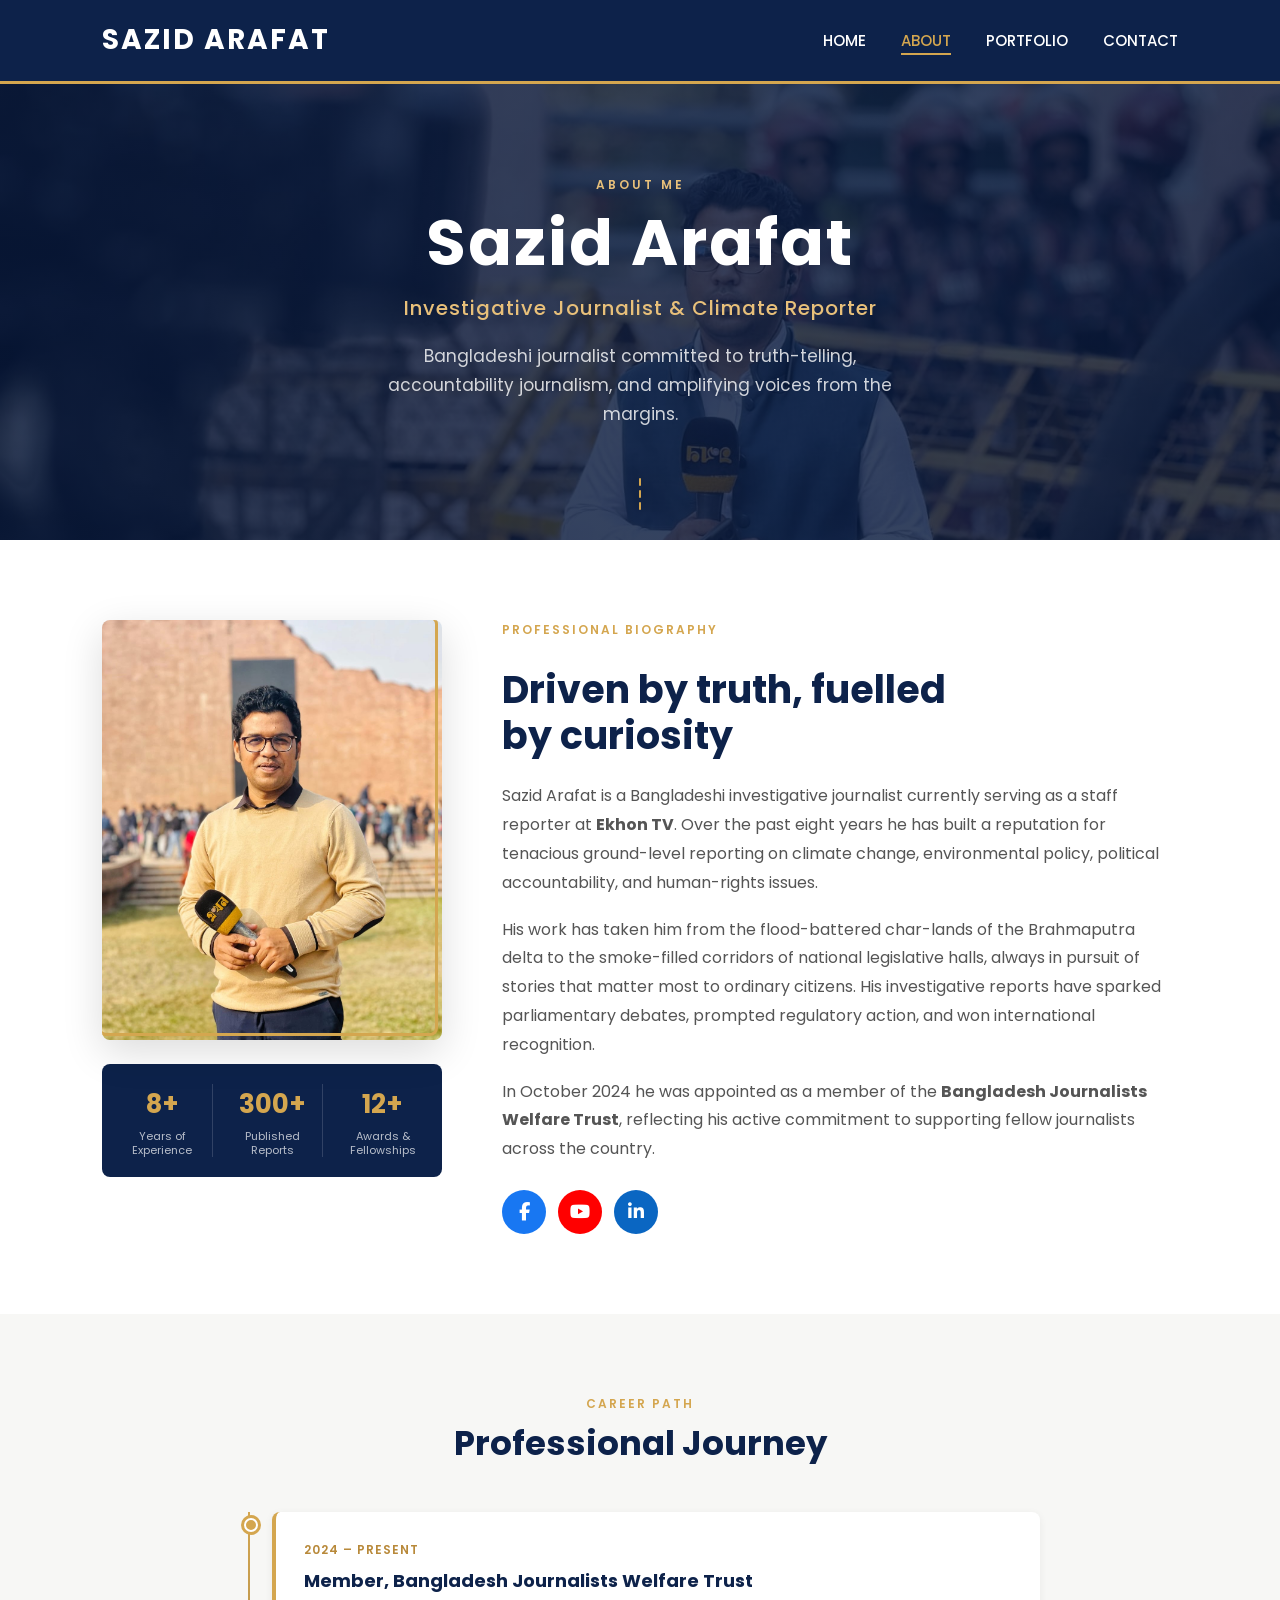
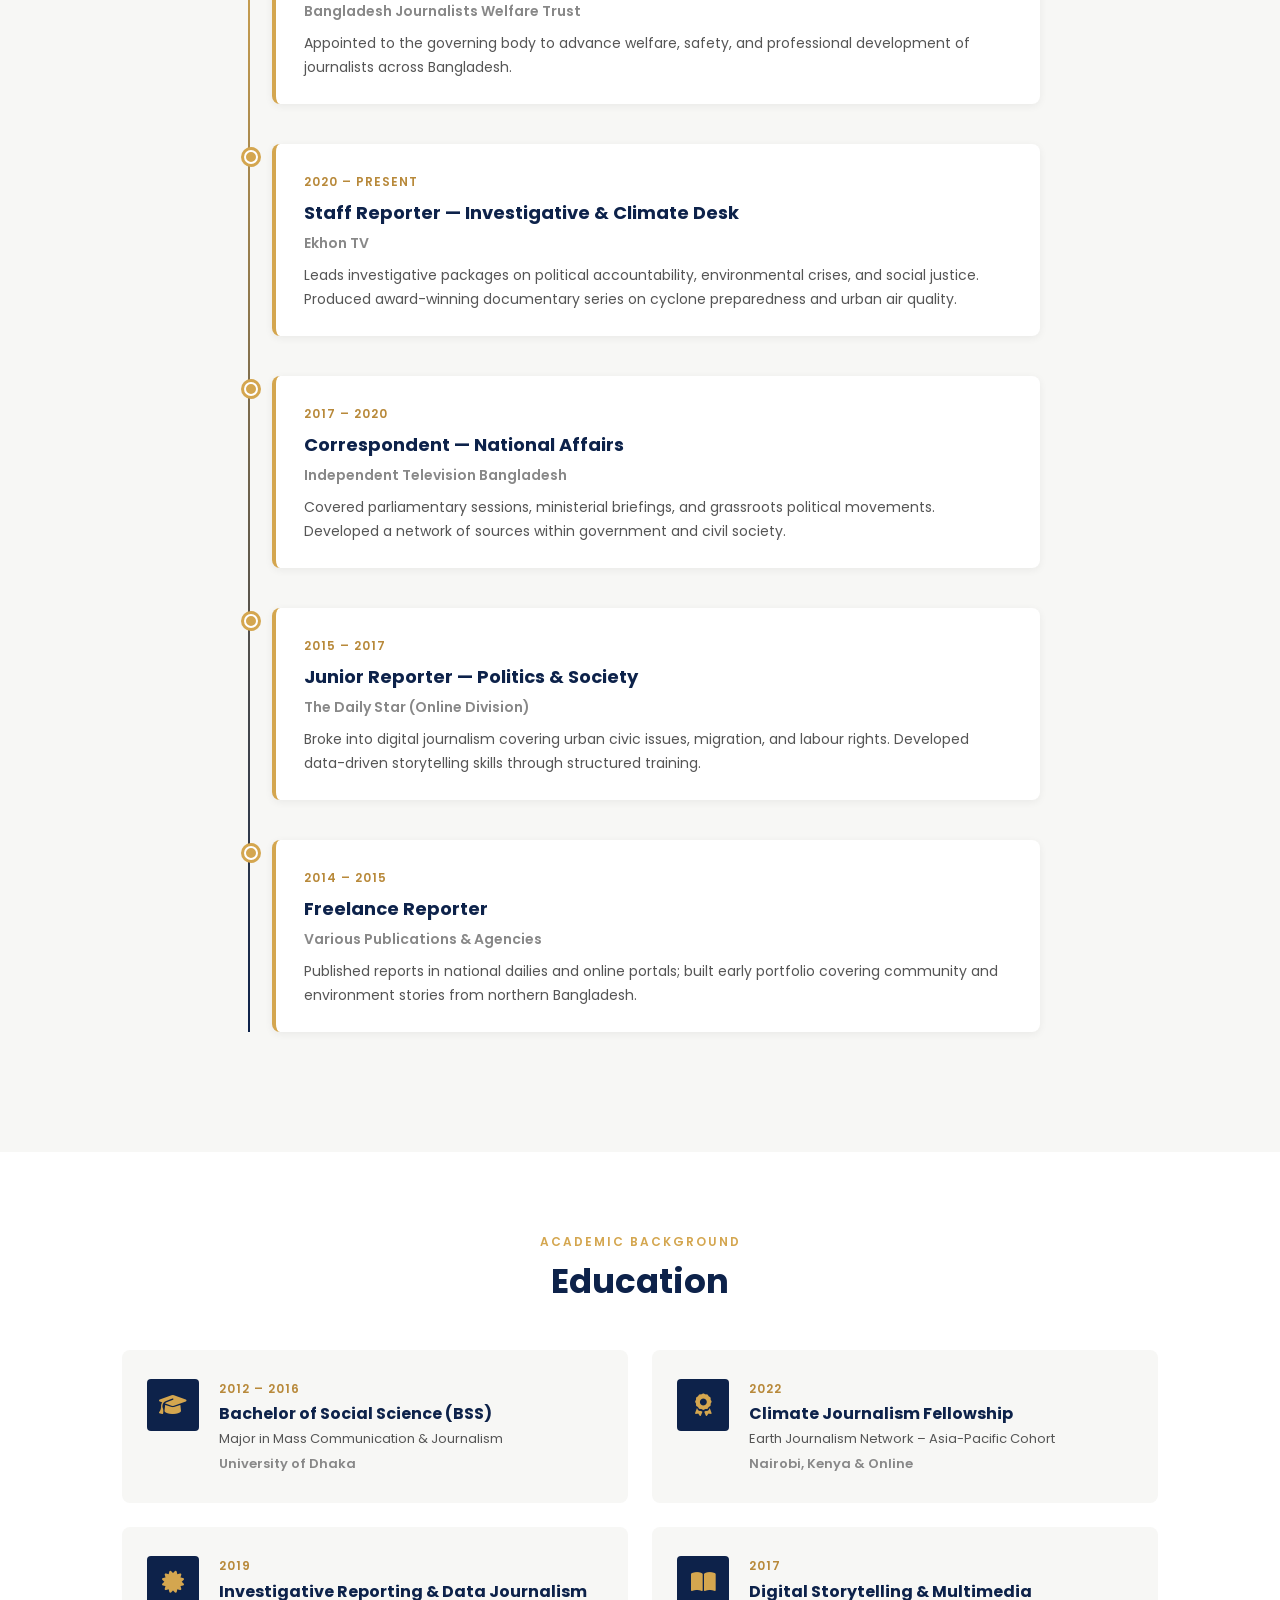
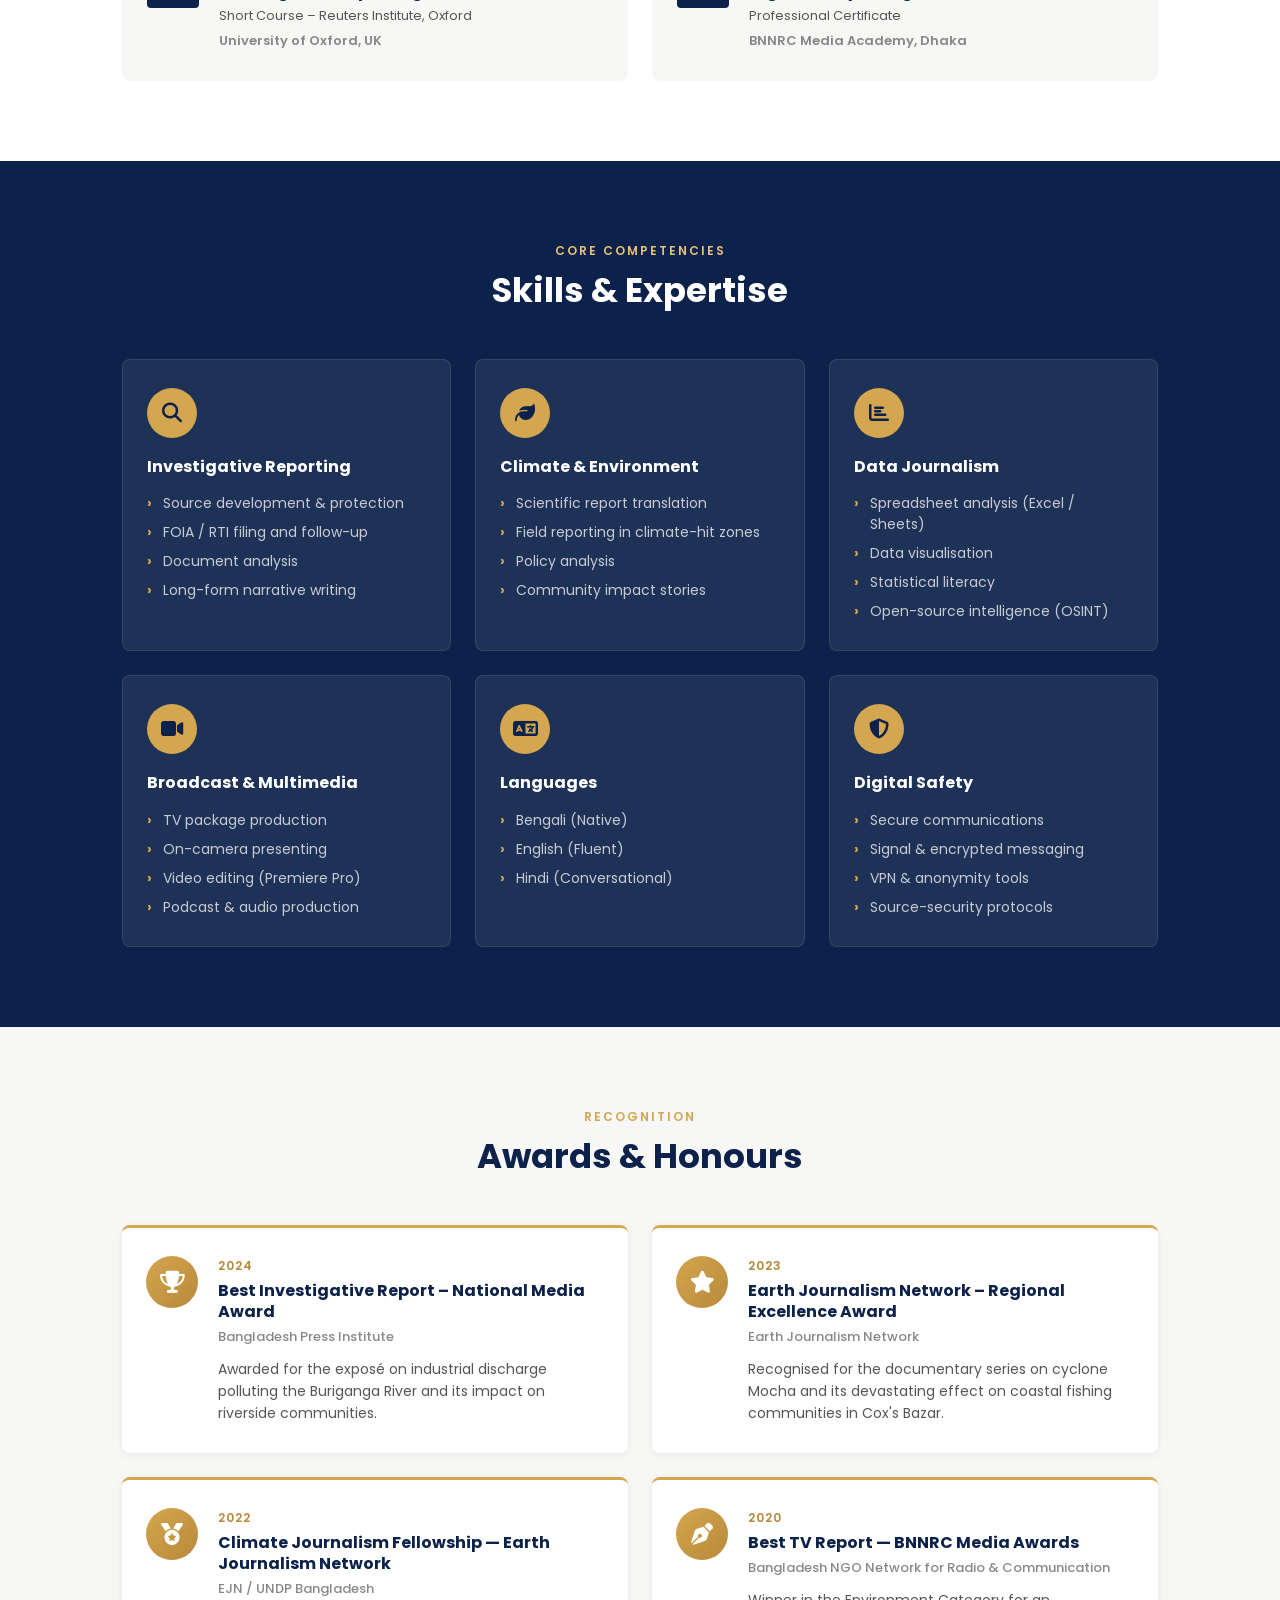
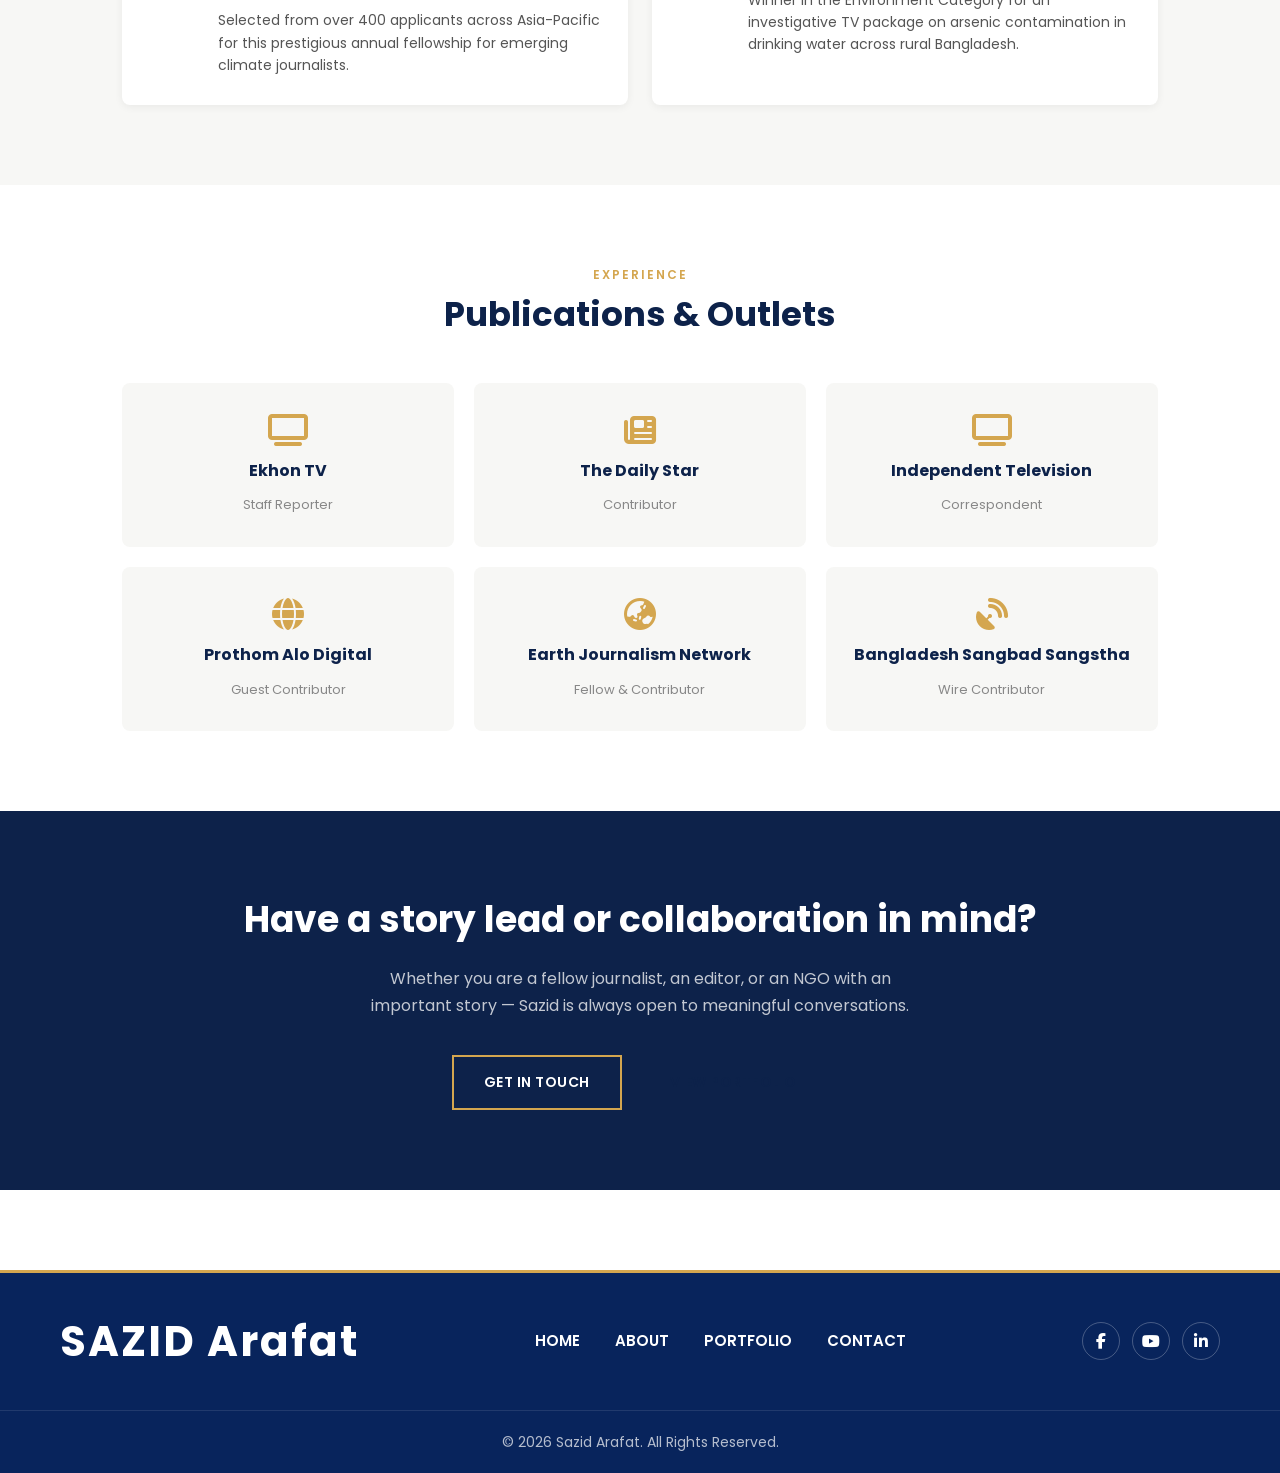
==== about.html @ 29736109 "make about contact and pofolio pages" ====
<!doctype html>
<html lang="en">
  <head>
    <meta charset="UTF-8" />
    <meta name="viewport" content="width=device-width, initial-scale=1.0" />
    <title>About – Sazid Arafat | Investigative Journalist</title>
    <meta
      name="description"
      content="Learn about Sazid Arafat, a Bangladeshi investigative journalist covering climate, politics, and special reports at Ekhon TV."
    />

    <!-- CSS File -->
    <link rel="stylesheet" href="./style.css" />

    <!-- Font Awesome -->
    <link
      rel="stylesheet"
      href="https://cdnjs.cloudflare.com/ajax/libs/font-awesome/6.5.1/css/all.min.css"
    />

    <!-- Google Font -->
    <link
      href="https://fonts.googleapis.com/css2?family=Poppins:wght@300;400;500;600;700&display=swap"
      rel="stylesheet"
    />
  </head>

  <body>
    <!-- ========================= -->
    <!-- NAVBAR -->
    <!-- ========================= -->
    <nav class="navbar">
      <div class="logo">
        <h2>SAZID ARAFAT</h2>
      </div>

      <ul class="nav-links" id="navLinks">
        <li><a href="./index.html">HOME</a></li>
        <li><a href="./about.html" class="active">ABOUT</a></li>
        <li><a href="./portfolio.html">PORTFOLIO</a></li>
        <li><a href="./contact.html">CONTACT</a></li>
      </ul>

      <!-- Mobile Menu Toggle -->
      <div class="menu-btn" id="menuBtn" aria-label="Toggle navigation menu">
        <i class="fa-solid fa-bars"></i>
      </div>
    </nav>

    <!-- ========================= -->
    <!-- ABOUT HERO SECTION -->
    <!-- ========================= -->
    <section class="about-hero">
      <div class="about-hero-content">
        <span class="page-label">About Me</span>
        <h1>Sazid Arafat</h1>
        <p class="about-hero-subtitle">
          Investigative Journalist &amp; Climate Reporter
        </p>
        <p class="about-hero-desc">
          Bangladeshi journalist committed to truth-telling, accountability
          journalism, and amplifying voices from the margins.
        </p>
      </div>

      <!-- Scroll indicator -->
      <div class="scroll-down">
        <span></span>
        <span></span>
        <span></span>
      </div>
    </section>

    <!-- ========================= -->
    <!-- INTRO / PHOTO SECTION -->
    <!-- ========================= -->
    <section class="bio-section">
      <div class="bio-grid">
        <!-- Photo -->
        <div class="bio-photo-wrap">
          <div class="bio-photo-frame">
            <img
              src="./src/image/Profile.jpg"
              alt="Sazid Arafat – Investigative Journalist"
              class="bio-photo"
            />
          </div>
          <!-- Quick-stats strip -->
          <div class="quick-stats">
            <div class="stat-item">
              <span class="stat-number">8+</span>
              <span class="stat-label">Years of Experience</span>
            </div>
            <div class="stat-item">
              <span class="stat-number">300+</span>
              <span class="stat-label">Published Reports</span>
            </div>
            <div class="stat-item">
              <span class="stat-number">12+</span>
              <span class="stat-label">Awards &amp; Fellowships</span>
            </div>
          </div>
        </div>

        <!-- Text -->
        <div class="bio-text">
          <span class="section-tag">Professional Biography</span>
          <h2 class="bio-heading">
            Driven by truth, fuelled by&nbsp;curiosity
          </h2>
          <p>
            Sazid Arafat is a Bangladeshi investigative journalist currently
            serving as a staff reporter at <strong>Ekhon TV</strong>. Over the
            past eight years he has built a reputation for tenacious
            ground-level reporting on climate change, environmental policy,
            political accountability, and human-rights issues.
          </p>
          <p>
            His work has taken him from the flood-battered char-lands of the
            Brahmaputra delta to the smoke-filled corridors of national
            legislative halls, always in pursuit of stories that matter most to
            ordinary citizens. His investigative reports have sparked
            parliamentary debates, prompted regulatory action, and won
            international recognition.
          </p>
          <p>
            In October 2024 he was appointed as a member of the
            <strong>Bangladesh Journalists Welfare Trust</strong>, reflecting
            his active commitment to supporting fellow journalists across the
            country.
          </p>

          <!-- Social links -->
          <div class="bio-social">
            <a
              href="https://www.facebook.com/sazid.arafat"
              target="_blank"
              rel="noopener noreferrer"
              aria-label="Facebook"
              class="bio-social-link fb"
            >
              <i class="fa-brands fa-facebook-f"></i>
            </a>
            <a
              href="https://www.youtube.com/@sazidarafatudoa"
              target="_blank"
              rel="noopener noreferrer"
              aria-label="YouTube"
              class="bio-social-link yt"
            >
              <i class="fa-brands fa-youtube"></i>
            </a>
            <a
              href="https://www.linkedin.com/in/sazid-arafat/"
              target="_blank"
              rel="noopener noreferrer"
              aria-label="LinkedIn"
              class="bio-social-link li"
            >
              <i class="fa-brands fa-linkedin-in"></i>
            </a>
          </div>
        </div>
      </div>
    </section>

    <!-- ========================= -->
    <!-- CAREER TIMELINE -->
    <!-- ========================= -->
    <section class="timeline-section">
      <div class="inner-container">
        <span class="section-tag centered">Career Path</span>
        <h2 class="section-heading centered">Professional Journey</h2>

        <div class="timeline">
          <!-- Item -->
          <div class="tl-item">
            <div class="tl-dot"></div>
            <div class="tl-card">
              <span class="tl-year">2024 – Present</span>
              <h3 class="tl-role">Member, Bangladesh Journalists Welfare Trust</h3>
              <p class="tl-org">Bangladesh Journalists Welfare Trust</p>
              <p class="tl-desc">
                Appointed to the governing body to advance welfare, safety, and
                professional development of journalists across Bangladesh.
              </p>
            </div>
          </div>

          <!-- Item -->
          <div class="tl-item">
            <div class="tl-dot"></div>
            <div class="tl-card">
              <span class="tl-year">2020 – Present</span>
              <h3 class="tl-role">Staff Reporter — Investigative &amp; Climate Desk</h3>
              <p class="tl-org">Ekhon TV</p>
              <p class="tl-desc">
                Leads investigative packages on political accountability,
                environmental crises, and social justice. Produced award-winning
                documentary series on cyclone preparedness and urban air quality.
              </p>
            </div>
          </div>

          <!-- Item -->
          <div class="tl-item">
            <div class="tl-dot"></div>
            <div class="tl-card">
              <span class="tl-year">2017 – 2020</span>
              <h3 class="tl-role">Correspondent — National Affairs</h3>
              <p class="tl-org">Independent Television Bangladesh</p>
              <p class="tl-desc">
                Covered parliamentary sessions, ministerial briefings, and
                grassroots political movements. Developed a network of sources
                within government and civil society.
              </p>
            </div>
          </div>

          <!-- Item -->
          <div class="tl-item">
            <div class="tl-dot"></div>
            <div class="tl-card">
              <span class="tl-year">2015 – 2017</span>
              <h3 class="tl-role">Junior Reporter — Politics &amp; Society</h3>
              <p class="tl-org">The Daily Star (Online Division)</p>
              <p class="tl-desc">
                Broke into digital journalism covering urban civic issues,
                migration, and labour rights. Developed data-driven
                storytelling skills through structured training.
              </p>
            </div>
          </div>

          <!-- Item -->
          <div class="tl-item">
            <div class="tl-dot"></div>
            <div class="tl-card">
              <span class="tl-year">2014 – 2015</span>
              <h3 class="tl-role">Freelance Reporter</h3>
              <p class="tl-org">Various Publications &amp; Agencies</p>
              <p class="tl-desc">
                Published reports in national dailies and online portals;
                built early portfolio covering community and environment stories
                from northern Bangladesh.
              </p>
            </div>
          </div>
        </div>
      </div>
    </section>

    <!-- ========================= -->
    <!-- EDUCATION SECTION -->
    <!-- ========================= -->
    <section class="education-section">
      <div class="inner-container">
        <span class="section-tag centered">Academic Background</span>
        <h2 class="section-heading centered">Education</h2>

        <div class="edu-grid">
          <div class="edu-card">
            <div class="edu-icon">
              <i class="fa-solid fa-graduation-cap"></i>
            </div>
            <div class="edu-info">
              <span class="edu-year">2012 – 2016</span>
              <h3 class="edu-degree">Bachelor of Social Science (BSS)</h3>
              <p class="edu-major">Major in Mass Communication &amp; Journalism</p>
              <p class="edu-school">University of Dhaka</p>
            </div>
          </div>

          <div class="edu-card">
            <div class="edu-icon">
              <i class="fa-solid fa-award"></i>
            </div>
            <div class="edu-info">
              <span class="edu-year">2022</span>
              <h3 class="edu-degree">Climate Journalism Fellowship</h3>
              <p class="edu-major">
                Earth Journalism Network – Asia-Pacific Cohort
              </p>
              <p class="edu-school">Nairobi, Kenya &amp; Online</p>
            </div>
          </div>

          <div class="edu-card">
            <div class="edu-icon">
              <i class="fa-solid fa-certificate"></i>
            </div>
            <div class="edu-info">
              <span class="edu-year">2019</span>
              <h3 class="edu-degree">
                Investigative Reporting &amp; Data Journalism
              </h3>
              <p class="edu-major">Short Course – Reuters Institute, Oxford</p>
              <p class="edu-school">University of Oxford, UK</p>
            </div>
          </div>

          <div class="edu-card">
            <div class="edu-icon">
              <i class="fa-solid fa-book-open"></i>
            </div>
            <div class="edu-info">
              <span class="edu-year">2017</span>
              <h3 class="edu-degree">Digital Storytelling &amp; Multimedia</h3>
              <p class="edu-major">
                Professional Certificate
              </p>
              <p class="edu-school">BNNRC Media Academy, Dhaka</p>
            </div>
          </div>
        </div>
      </div>
    </section>

    <!-- ========================= -->
    <!-- SKILLS SECTION -->
    <!-- ========================= -->
    <section class="skills-section">
      <div class="inner-container">
        <span class="section-tag centered">Core Competencies</span>
        <h2 class="section-heading centered">Skills &amp; Expertise</h2>

        <div class="skills-grid">
          <!-- Skill category -->
          <div class="skill-cat">
            <div class="skill-cat-icon">
              <i class="fa-solid fa-magnifying-glass"></i>
            </div>
            <h3>Investigative Reporting</h3>
            <ul class="skill-list">
              <li>Source development &amp; protection</li>
              <li>FOIA / RTI filing and follow-up</li>
              <li>Document analysis</li>
              <li>Long-form narrative writing</li>
            </ul>
          </div>

          <div class="skill-cat">
            <div class="skill-cat-icon">
              <i class="fa-solid fa-leaf"></i>
            </div>
            <h3>Climate &amp; Environment</h3>
            <ul class="skill-list">
              <li>Scientific report translation</li>
              <li>Field reporting in climate-hit zones</li>
              <li>Policy analysis</li>
              <li>Community impact stories</li>
            </ul>
          </div>

          <div class="skill-cat">
            <div class="skill-cat-icon">
              <i class="fa-solid fa-chart-bar"></i>
            </div>
            <h3>Data Journalism</h3>
            <ul class="skill-list">
              <li>Spreadsheet analysis (Excel / Sheets)</li>
              <li>Data visualisation</li>
              <li>Statistical literacy</li>
              <li>Open-source intelligence (OSINT)</li>
            </ul>
          </div>

          <div class="skill-cat">
            <div class="skill-cat-icon">
              <i class="fa-solid fa-video"></i>
            </div>
            <h3>Broadcast &amp; Multimedia</h3>
            <ul class="skill-list">
              <li>TV package production</li>
              <li>On-camera presenting</li>
              <li>Video editing (Premiere Pro)</li>
              <li>Podcast &amp; audio production</li>
            </ul>
          </div>

          <div class="skill-cat">
            <div class="skill-cat-icon">
              <i class="fa-solid fa-language"></i>
            </div>
            <h3>Languages</h3>
            <ul class="skill-list">
              <li>Bengali (Native)</li>
              <li>English (Fluent)</li>
              <li>Hindi (Conversational)</li>
            </ul>
          </div>

          <div class="skill-cat">
            <div class="skill-cat-icon">
              <i class="fa-solid fa-shield-halved"></i>
            </div>
            <h3>Digital Safety</h3>
            <ul class="skill-list">
              <li>Secure communications</li>
              <li>Signal &amp; encrypted messaging</li>
              <li>VPN &amp; anonymity tools</li>
              <li>Source-security protocols</li>
            </ul>
          </div>
        </div>
      </div>
    </section>

    <!-- ========================= -->
    <!-- AWARDS SECTION -->
    <!-- ========================= -->
    <section class="awards-section">
      <div class="inner-container">
        <span class="section-tag centered">Recognition</span>
        <h2 class="section-heading centered">Awards &amp; Honours</h2>

        <div class="awards-grid">
          <div class="award-card">
            <div class="award-icon">
              <i class="fa-solid fa-trophy"></i>
            </div>
            <div class="award-body">
              <span class="award-year">2024</span>
              <h3 class="award-title">
                Best Investigative Report – National Media Award
              </h3>
              <p class="award-org">Bangladesh Press Institute</p>
              <p class="award-desc">
                Awarded for the exposé on industrial discharge polluting the
                Buriganga River and its impact on riverside communities.
              </p>
            </div>
          </div>

          <div class="award-card">
            <div class="award-icon">
              <i class="fa-solid fa-star"></i>
            </div>
            <div class="award-body">
              <span class="award-year">2023</span>
              <h3 class="award-title">
                Earth Journalism Network – Regional Excellence Award
              </h3>
              <p class="award-org">Earth Journalism Network</p>
              <p class="award-desc">
                Recognised for the documentary series on cyclone Mocha and its
                devastating effect on coastal fishing communities in Cox's Bazar.
              </p>
            </div>
          </div>

          <div class="award-card">
            <div class="award-icon">
              <i class="fa-solid fa-medal"></i>
            </div>
            <div class="award-body">
              <span class="award-year">2022</span>
              <h3 class="award-title">
                Climate Journalism Fellowship — Earth Journalism Network
              </h3>
              <p class="award-org">EJN / UNDP Bangladesh</p>
              <p class="award-desc">
                Selected from over 400 applicants across Asia-Pacific for this
                prestigious annual fellowship for emerging climate journalists.
              </p>
            </div>
          </div>

          <div class="award-card">
            <div class="award-icon">
              <i class="fa-solid fa-pen-nib"></i>
            </div>
            <div class="award-body">
              <span class="award-year">2020</span>
              <h3 class="award-title">
                Best TV Report — BNNRC Media Awards
              </h3>
              <p class="award-org">Bangladesh NGO Network for Radio &amp; Communication</p>
              <p class="award-desc">
                Winner in the Environment Category for an investigative TV
                package on arsenic contamination in drinking water across rural
                Bangladesh.
              </p>
            </div>
          </div>
        </div>
      </div>
    </section>

    <!-- ========================= -->
    <!-- PUBLICATIONS WORKED WITH -->
    <!-- ========================= -->
    <section class="publications-section">
      <div class="inner-container">
        <span class="section-tag centered">Experience</span>
        <h2 class="section-heading centered">Publications &amp; Outlets</h2>

        <div class="pub-grid">
          <div class="pub-card">
            <i class="fa-solid fa-tv"></i>
            <h3>Ekhon TV</h3>
            <span class="pub-role">Staff Reporter</span>
          </div>
          <div class="pub-card">
            <i class="fa-solid fa-newspaper"></i>
            <h3>The Daily Star</h3>
            <span class="pub-role">Contributor</span>
          </div>
          <div class="pub-card">
            <i class="fa-solid fa-tv"></i>
            <h3>Independent Television</h3>
            <span class="pub-role">Correspondent</span>
          </div>
          <div class="pub-card">
            <i class="fa-solid fa-globe"></i>
            <h3>Prothom Alo Digital</h3>
            <span class="pub-role">Guest Contributor</span>
          </div>
          <div class="pub-card">
            <i class="fa-solid fa-earth-asia"></i>
            <h3>Earth Journalism Network</h3>
            <span class="pub-role">Fellow &amp; Contributor</span>
          </div>
          <div class="pub-card">
            <i class="fa-solid fa-satellite-dish"></i>
            <h3>Bangladesh Sangbad Sangstha</h3>
            <span class="pub-role">Wire Contributor</span>
          </div>
        </div>
      </div>
    </section>

    <!-- ========================= -->
    <!-- CALL TO ACTION -->
    <!-- ========================= -->
    <section class="about-cta">
      <div class="inner-container">
        <h2>Have a story lead or collaboration in mind?</h2>
        <p>
          Whether you are a fellow journalist, an editor, or an NGO with an
          important story — Sazid is always open to meaningful conversations.
        </p>
        <div class="cta-buttons">
          <a href="./contact.html" class="btn">GET IN TOUCH</a>
          <a href="./portfolio.html" class="btn btn-outline">VIEW PORTFOLIO</a>
        </div>
      </div>
    </section>

    <!-- ========================= -->
    <!-- FOOTER -->
    <!-- ========================= -->
    <footer class="footer">
      <div class="footer-container">
        <div class="footer-logo">
          <h2>SAZID Arafat</h2>
        </div>

        <ul class="footer-menu">
          <li><a href="./index.html">HOME</a></li>
          <li><a href="./about.html">ABOUT</a></li>
          <li><a href="./portfolio.html">PORTFOLIO</a></li>
          <li><a href="./contact.html">CONTACT</a></li>
        </ul>

        <div class="footer-social">
          <a
            href="https://www.facebook.com/sazid.arafat"
            target="_blank"
            rel="noopener noreferrer"
            aria-label="Facebook"
          ><i class="fa-brands fa-facebook-f"></i></a>
          <a
            href="https://www.youtube.com/@sazidarafatudoa"
            target="_blank"
            rel="noopener noreferrer"
            aria-label="YouTube"
          ><i class="fa-brands fa-youtube"></i></a>
          <a
            href="https://www.linkedin.com/in/sazid-arafat/"
            target="_blank"
            rel="noopener noreferrer"
            aria-label="LinkedIn"
          ><i class="fa-brands fa-linkedin-in"></i></a>
        </div>
      </div>

      <div class="footer-bottom">
        <p>© 2026 Sazid Arafat. All Rights Reserved.</p>
      </div>
    </footer>
  </body>
</html>
---- style.css ----
/* =====================================================
   STYLE.CSS — Sazid Arafat Journalist Portfolio
   Design System: Navy #0d224a · Gold #d4a64f · White
   Font: Poppins (Google Fonts)
   Icons: Font Awesome 6.5.1
   ===================================================== */

/* ========================= */
/* CSS CUSTOM PROPERTIES      */
/* ========================= */

:root {
  --color-navy: #0d224a;
  --color-navy-dark: #08245c;
  --color-navy-light: #1a3565;
  --color-gold: #d4a64f;
  --color-gold-dark: #b8893a;
  --color-gold-light: #e8c07a;
  --color-white: #ffffff;
  --color-off-white: #f7f7f5;
  --color-light-gray: #f0f0ed;
  --color-mid-gray: #888;
  --color-text: #1a1a1a;
  --color-text-light: #555;

  --font-base: "Poppins", sans-serif;

  --spacing-xs: 8px;
  --spacing-sm: 16px;
  --spacing-md: 24px;
  --spacing-lg: 48px;
  --spacing-xl: 80px;

  --radius-sm: 4px;
  --radius-md: 8px;
  --radius-lg: 16px;

  --shadow-sm: 0 2px 8px rgba(0, 0, 0, .06);
  --shadow-md: 0 5px 20px rgba(0, 0, 0, .10);
  --shadow-lg: 0 12px 40px rgba(0, 0, 0, .14);

  --transition: 0.3s ease;
}

/* ========================= */
/* RESET & BASE               */
/* ========================= */

*,
*::before,
*::after {
  margin: 0;
  padding: 0;
  box-sizing: border-box;
}

html {
  scroll-behavior: smooth;
}

body {
  font-family: var(--font-base);
  color: var(--color-text);
  overflow-x: hidden;
  background: var(--color-white);
  line-height: 1.6;
}

img {
  max-width: 100%;
  display: block;
}

a {
  text-decoration: none;
  color: inherit;
}

ul {
  list-style: none;
}

/* ========================= */
/* NAVBAR                     */
/* ========================= */

.navbar {
  width: 100%;
  display: flex;
  justify-content: space-between;
  align-items: center;
  padding: 18px 8%;
  background: var(--color-navy);
  border-bottom: 3px solid var(--color-gold);
  position: fixed;
  top: 0;
  left: 0;
  z-index: 1000;
}

.logo h2 {
  color: var(--color-white);
  font-size: 28px;
  letter-spacing: 2px;
}

/* NAV LINKS */

.nav-links {
  display: flex;
  align-items: center;
  list-style: none;
  gap: 35px;
}

.nav-links a {
  color: var(--color-white);
  font-size: 15px;
  font-weight: 500;
  transition: color var(--transition);
  position: relative;
  padding-bottom: 2px;
}

.nav-links a::after {
  content: "";
  position: absolute;
  bottom: -2px;
  left: 0;
  width: 0;
  height: 2px;
  background: var(--color-gold);
  transition: width var(--transition);
}

.nav-links a:hover::after,
.nav-links .active::after {
  width: 100%;
}

.nav-links a:hover,
.nav-links .active {
  color: var(--color-gold);
}

/* MOBILE MENU BUTTON */

.menu-btn {
  display: none;
  color: var(--color-white);
  font-size: 28px;
  cursor: pointer;
}

/* ========================= */
/* HERO (HOME PAGE)           */
/* ========================= */

.header {
  width: 100%;
  min-height: 100vh;
}

.hero {
  width: 100%;
  min-height: 100vh;
  display: flex;
  align-items: center;
  padding: 0 8%;
  position: relative;
  background:
    linear-gradient(rgba(8, 25, 60, 0.7), rgba(8, 25, 60, 0.7)),
    url("./src/image/hero-image.jpg");
  background-size: cover;
  background-position: center;
  background-repeat: no-repeat;
}

.hero-image-container,
.hero-image-overlay {
  display: none;
}

.hero-content {
  max-width: 600px;
  color: var(--color-white);
  z-index: 2;
}

.hero-content h1 {
  font-size: 70px;
  font-weight: 700;
  line-height: 1.1;
  margin-bottom: 15px;
}

.hero-content h2 {
  font-size: 30px;
  font-weight: 400;
  line-height: 1.5;
  margin-bottom: 20px;
}

.hero-content p {
  font-size: 18px;
  font-weight: 400;
  line-height: 1.5;
  margin-bottom: 35px;
}

/* ========================= */
/* BUTTONS (GLOBAL)           */
/* ========================= */

.btn {
  display: inline-block;
  padding: 14px 30px;
  border: 2px solid var(--color-gold);
  color: var(--color-white);
  font-weight: 600;
  font-size: 14px;
  letter-spacing: 0.5px;
  text-transform: uppercase;
  transition: background var(--transition), color var(--transition), transform var(--transition);
}

.btn:hover {
  background: var(--color-gold);
  color: var(--color-navy);
  transform: translateY(-2px);
}

.btn-outline {
  background: transparent;
  color: var(--color-navy);
  border-color: var(--color-navy);
}

.btn-outline:hover {
  background: var(--color-navy);
  color: var(--color-white);
}

.btn-sm {
  padding: 10px 20px;
  font-size: 13px;
}

/* ========================= */
/* SHARED UTILITY CLASSES     */
/* ========================= */

/* Inner container */
.inner-container {
  max-width: 1200px;
  margin: 0 auto;
  padding: 0 20px;
}

/* Section tags (small label above headings) */
.section-tag {
  display: inline-block;
  font-size: 12px;
  font-weight: 600;
  letter-spacing: 2px;
  text-transform: uppercase;
  color: var(--color-gold);
  margin-bottom: 10px;
}

.section-tag.centered {
  display: block;
  text-align: center;
}

/* Section headings */
.section-heading {
  font-size: 34px;
  font-weight: 700;
  color: var(--color-navy);
  margin-bottom: var(--spacing-lg);
  line-height: 1.2;
}

.section-heading.centered {
  text-align: center;
}

/* Page label (small text above H1 on inner pages) */
.page-label {
  display: inline-block;
  font-size: 12px;
  font-weight: 600;
  letter-spacing: 3px;
  text-transform: uppercase;
  color: var(--color-gold-light);
  margin-bottom: 14px;
}

/* Decorative badge tags */
.tag {
  display: inline-block;
  font-size: 11px;
  font-weight: 600;
  letter-spacing: 1px;
  text-transform: uppercase;
  padding: 4px 10px;
  border-radius: var(--radius-sm);
}

.tag-red {
  background: #fee2e2;
  color: #c0392b;
}

.tag-navy {
  background: #dbeafe;
  color: var(--color-navy);
}

.tag-green {
  background: #d1fae5;
  color: #065f46;
}

.tag-gold {
  background: #fef3c7;
  color: #92400e;
}

/* Publication name + date inline */
.pub-name {
  font-size: 13px;
  font-weight: 600;
  color: var(--color-navy);
}

.pub-date {
  font-size: 12px;
  color: var(--color-mid-gray);
}

/* Read more link */
.read-link {
  display: inline-flex;
  align-items: center;
  gap: 6px;
  font-size: 13px;
  font-weight: 600;
  color: var(--color-navy);
  transition: color var(--transition), gap var(--transition);
}

.read-link:hover {
  color: var(--color-gold);
  gap: 10px;
}

/* ========================= */
/* RECENT WORK (HOME)         */
/* ========================= */

.recent-work {
  width: 100%;
  padding: 80px 8%;
  display: flex;
  justify-content: center;
  align-items: center;
}

.recent-work iframe {
  width: 100%;
  max-width: 1100px;
  height: 600px;
  border: none;
  border-radius: var(--radius-md);
  box-shadow: 0 10px 30px rgba(0, 0, 0, 0.4);
}

/* ========================= */
/* FEATURED SECTION (HOME)    */
/* ========================= */

.featured-sections {
  width: 100%;
  padding: 80px 8%;
  display: grid;
  grid-template-columns: repeat(3, 1fr);
  gap: 25px;
  background: rgba(13, 34, 74, 0.04);
}

.feature-card {
  background: rgba(255, 255, 255, 0.66);
  padding: 20px;
  border-radius: var(--radius-md);
  box-shadow: var(--shadow-sm);
}

.feature-card h2 {
  font-size: 24px;
  color: #222;
  margin-bottom: 25px;
  border-bottom: 2px solid var(--color-gold);
  padding-bottom: 10px;
}

.feature-item {
  display: flex;
  flex-direction: column;
  gap: 15px;
  padding-top: 15px;
  border-top: 2px solid var(--color-gold);
  margin-bottom: 20px;
}

.feature-card .feature-item:first-of-type {
  border-top: none;
  padding-top: 0;
}

.feature-item iframe {
  width: 100%;
  height: 250px;
  border: none;
  border-radius: var(--radius-sm);
}

.feature-content h3 {
  font-size: 17px;
  line-height: 1.4;
  color: #222;
  margin-bottom: 8px;
}

.feature-content h3:hover {
  text-decoration: underline;
  cursor: pointer;
}

.feature-content p {
  font-size: 14px;
  color: #777;
  margin-bottom: 10px;
}

.feature-content a {
  font-size: 14px;
  color: var(--color-navy);
  font-weight: 600;
}

.tv-grid {
  display: grid;
  grid-template-columns: repeat(2, 1fr);
  gap: 10px;
  margin-bottom: 15px;
}

.tv-grid iframe {
  width: 100%;
  height: 200px;
  border: none;
  border-radius: var(--radius-sm);
}

.tv-text {
  font-size: 15px;
  color: #444;
  line-height: 1.5;
}

/* ========================= */
/* CERTIFICATE SECTION (HOME) */
/* ========================= */

.container {
  display: grid;
  grid-template-columns: 1fr 2fr 1fr;
  gap: 50px;
  max-width: 1680px;
  margin: 0 auto;
  background-color: var(--color-white);
  padding: 40px;
  border-radius: var(--radius-md);
}

.left-column {
  display: flex;
  flex-direction: column;
  gap: 20px;
}

.certifications-title {
  font-size: 18px;
  font-weight: 700;
  color: #333;
  text-transform: uppercase;
  border-bottom: 2px solid #d0d0d0;
  padding-bottom: 15px;
}

.profile-section {
  display: flex;
  flex-direction: column;
  align-items: center;
  gap: 15px;
}

.profile-image {
  width: 140px;
  height: 140px;
  border-radius: var(--radius-sm);
  background-color: #e0e0e0;
  object-fit: cover;
}

.profile-name {
  font-size: 16px;
  font-weight: 600;
  color: #555;
  text-align: center;
  line-height: 1.4;
}

.profile-description {
  font-size: 14px;
  color: #888;
  line-height: 1.6;
  text-align: justify;
}

.center-column {
  display: flex;
  flex-direction: column;
  gap: 25px;
}

.certificates-title {
  font-size: 18px;
  font-weight: 700;
  color: #333;
  text-transform: uppercase;
  text-align: center;
}

.certificates-grid {
  display: grid;
  grid-template-columns: repeat(2, 1fr);
  gap: 10px;
}

.certificate-item {
  display: flex;
  flex-direction: column;
  align-items: center;
  box-shadow: 0 4px 12px rgba(0, 0, 0, .49);
  gap: 15px;
  padding: 15px 0;
  border-radius: 10px;
  overflow: hidden;
  margin: 0 15px;
}

.certificate-image {
  width: 100%;
  height: auto;
  max-width: 300px;
  border: 1px solid #ddd;
  border-radius: var(--radius-sm);
  background-color: #fafafa;
  transition: transform 0.5s ease;
  cursor: pointer;
}

.certificate-image:hover {
  transform: scale(1.5);
}

.right-column {
  display: flex;
  flex-direction: column;
  gap: 30px;
}

.section-title {
  font-size: 16px;
  font-weight: 700;
  color: #333;
  text-transform: uppercase;
  border-bottom: 2px solid #c1bcbc;
  padding-bottom: 10px;
}

.about-section {
  display: flex;
  flex-direction: column;
  gap: 15px;
}

.about-name {
  font-size: 14px;
  font-weight: 700;
  color: #333;
}

.about-description {
  font-size: 12px;
  color: #888;
  line-height: 1.6;
}

.about-date {
  border: 1px solid #ddd;
  padding: 12px;
  border-radius: var(--radius-sm);
  font-size: 12px;
  color: #999;
  text-align: center;
}

/* ========================= */
/* SOCIAL ICONS (HOME)        */
/* ========================= */

.social-section {
  display: flex;
  flex-direction: column;
  gap: 10px;
}

.socialIcons {
  display: flex;
  align-items: center;
  gap: 15px;
  margin-top: 25px;
}

.socialIcons a {
  width: 45px;
  height: 45px;
  display: flex;
  align-items: center;
  justify-content: center;
  background: var(--color-white);
  color: #222;
  font-size: 22px;
  border-radius: 50%;
  box-shadow: 0 4px 12px rgba(0, 0, 0, .08);
  transition: transform var(--transition), box-shadow var(--transition);
}

.socialIcons a:hover {
  transform: translateY(-5px);
  box-shadow: 0 8px 20px rgba(0, 0, 0, .15);
}

.socialIcons a:nth-child(1) {
  background: #1877f2;
  color: #fff;
}

.socialIcons a:nth-child(2) {
  background: #ff0000;
  color: #fff;
}

.socialIcons a:nth-child(3) {
  background: #0a66c2;
  color: #fff;
}

/* ========================= */
/* PHOTO GALLERY (HOME)       */
/* ========================= */

.photo-gallery {
  width: 100%;
  padding: 100px 8%;
}

.gallery-container {
  max-width: 1200px;
  margin: auto;
  display: grid;
  grid-template-columns: 1fr 1.4fr;
  gap: 30px;
}

.gallery-left {
  display: flex;
  flex-direction: column;
  gap: 30px;
}

.gallery-item {
  overflow: hidden;
  border-radius: var(--radius-md);
  background: var(--color-white);
  box-shadow: var(--shadow-sm);
}

.gallery-item img {
  width: 100%;
  height: 100%;
  object-fit: cover;
  display: block;
  transition: transform 0.4s ease;
}

.gallery-item.small {
  height: 375px;
}

.gallery-item.large {
  height: 780px;
}

.gallery-item:hover img {
  transform: scale(1.05);
}

/* ========================= */
/* SLIDER (HOME)              */
/* ========================= */

.slider-wrapper {
  display: flex;
  align-items: flex-start;
  justify-content: center;
  gap: 30px;
  max-width: 1200px;
  margin: auto;
}

.slider {
  position: relative;
  overflow: hidden;
  width: 780px;
  height: 500px;
  border-radius: var(--radius-md);
}

.slides {
  position: relative;
}

.slide {
  display: none;
}

.slide.active {
  display: block;
}

.slide img {
  width: 100%;
  object-fit: contain;
  display: block;
  margin: auto;
}

.prev,
.next {
  position: absolute;
  top: 50%;
  transform: translateY(-50%);
  width: 55px;
  height: 55px;
  border: none;
  border-radius: 50%;
  background: rgba(0, 0, 0, .4);
  color: var(--color-white);
  cursor: pointer;
  font-size: 22px;
  transition: background var(--transition);
  z-index: 10;
}

.prev {
  left: 20px;
}

.next {
  right: 20px;
}

.prev:hover,
.next:hover {
  background: rgba(0, 0, 0, .7);
}

.caption {
  text-align: center;
  margin-top: 15px;
  font-size: 22px;
  color: #222;
}

/* ========================= */
/* FOOTER                     */
/* ========================= */

.footer {
  background: var(--color-navy-dark);
  border-top: 3px solid var(--color-gold);
  margin-top: var(--spacing-xl);
}

.footer-container {
  max-width: 1200px;
  margin: auto;
  padding: 35px 20px;
  display: flex;
  align-items: center;
  justify-content: space-between;
  flex-wrap: wrap;
  gap: 25px;
}

.footer-logo h2 {
  color: var(--color-white);
  font-size: 42px;
  font-weight: 700;
  letter-spacing: 2px;
}

.footer-menu {
  display: flex;
  align-items: center;
  gap: 35px;
}

.footer-menu li a {
  color: var(--color-white);
  font-size: 15px;
  font-weight: 600;
  transition: color var(--transition);
}

 

/* Footer social icons */
.footer-social {
  display: flex;
  gap: 12px;
}

.footer-social a {
  width: 38px;
  height: 38px;
  display: flex;
  align-items: center;
  justify-content: center;
  border: 1px solid rgba(255, 255, 255, .25);
  border-radius: 50%;
  color: var(--color-white);
  font-size: 16px;
  transition: background var(--transition), border-color var(--transition), transform var(--transition);
}

.footer-social a:hover {
  background: var(--color-gold);
  border-color: var(--color-gold);
  color: var(--color-navy);
  transform: translateY(-3px);
}

.footer-bottom {
  border-top: 1px solid rgba(255, 255, 255, .1);
  text-align: center;
  padding: 20px;
}

.footer-bottom p {
  color: rgba(255, 255, 255, .7);
  font-size: 14px;
}

/* ================================================== */
/*  ABOUT PAGE STYLES                                  */
/* ================================================== */

/* --- About Hero --- */

.about-hero {
  width: 100%;
  min-height: 60vh;
  display: flex;
  flex-direction: column;
  align-items: center;
  justify-content: center;
  text-align: center;
  padding: 140px 8% 80px;
  background:
    linear-gradient(rgba(8, 25, 60, 0.82), rgba(8, 25, 60, 0.82)),
    url("./src/image/hero-image.jpg");
  background-size: cover;
  background-position: center top;
  color: var(--color-white);
  position: relative;
}

.about-hero-content h1 {
  font-size: 64px;
  font-weight: 700;
  letter-spacing: 2px;
  margin-bottom: 14px;
  line-height: 1.1;
}

.about-hero-subtitle {
  font-size: 20px;
  color: var(--color-gold-light);
  font-weight: 500;
  margin-bottom: 18px;
  letter-spacing: 1px;
}

.about-hero-desc {
  font-size: 17px;
  color: rgba(255, 255, 255, .8);
  max-width: 540px;
  margin: 0 auto;
  line-height: 1.7;
}

/* Scroll indicator */
.scroll-down {
  position: absolute;
  bottom: 30px;
  left: 50%;
  transform: translateX(-50%);
  display: flex;
  flex-direction: column;
  align-items: center;
  gap: 4px;
}

.scroll-down span {
  display: block;
  width: 2px;
  height: 8px;
  background: var(--color-gold);
  border-radius: 2px;
  animation: scrollPulse 1.4s ease-in-out infinite;
}

.scroll-down span:nth-child(2) {
  animation-delay: 0.2s;
}

.scroll-down span:nth-child(3) {
  animation-delay: 0.4s;
}

@keyframes scrollPulse {

  0%,
  100% {
    opacity: 0.2;
    transform: scaleY(0.7);
  }

  50% {
    opacity: 1;
    transform: scaleY(1.3);
  }
}

/* --- Bio Section --- */

.bio-section {
  padding: var(--spacing-xl) 8%;
  background: var(--color-white);
}

.bio-grid {
  max-width: 1200px;
  margin: 0 auto;
  display: grid;
  grid-template-columns: 340px 1fr;
  gap: 60px;
  align-items: start;
}

/* Photo frame */
.bio-photo-wrap {
  display: flex;
  flex-direction: column;
  gap: 24px;
}

.bio-photo-frame {
  position: relative;
  border-radius: var(--radius-md);
  overflow: hidden;
  box-shadow: var(--shadow-lg);
}

.bio-photo-frame::before {
  content: "";
  position: absolute;
  top: -4px;
  left: -4px;
  right: 4px;
  bottom: 4px;
  border: 3px solid var(--color-gold);
  border-radius: var(--radius-md);
  z-index: 1;
  pointer-events: none;
}

.bio-photo {
  width: 100%;
  height: 420px;
  object-fit: cover;
  display: block;
  transition: transform 0.5s ease;
}

.bio-photo-frame:hover .bio-photo {
  transform: scale(1.04);
}

/* Quick stats strip */
.quick-stats {
  display: flex;
  justify-content: space-around;
  background: var(--color-navy);
  border-radius: var(--radius-md);
  padding: 20px 10px;
  gap: 10px;
}

.stat-item {
  text-align: center;
  flex: 1;
}

.stat-item:not(:last-child) {
  border-right: 1px solid rgba(255, 255, 255, .15);
}

.stat-number {
  display: block;
  font-size: 26px;
  font-weight: 700;
  color: var(--color-gold);
}

.stat-label {
  display: block;
  font-size: 11px;
  color: rgba(255, 255, 255, .7);
  margin-top: 3px;
  line-height: 1.3;
}

/* Bio text */
.bio-text {
  display: flex;
  flex-direction: column;
  gap: 18px;
  justify-content: center;
}

.bio-heading {
  font-size: 38px;
  font-weight: 700;
  color: var(--color-navy);
  line-height: 1.2;
  margin-bottom: 6px;
}

.bio-text p {
  font-size: 16px;
  color: var(--color-text-light);
  line-height: 1.8;
}

/* Bio social */
.bio-social {
  display: flex;
  gap: 12px;
  margin-top: 8px;
}

.bio-social-link {
  width: 44px;
  height: 44px;
  display: flex;
  align-items: center;
  justify-content: center;
  border-radius: 50%;
  font-size: 18px;
  color: var(--color-white);
  transition: transform var(--transition), box-shadow var(--transition);
}

.bio-social-link.fb {
  background: #1877f2;
}

.bio-social-link.yt {
  background: #ff0000;
}

.bio-social-link.li {
  background: #0a66c2;
}

.bio-social-link:hover {
  transform: translateY(-4px);
  box-shadow: 0 8px 20px rgba(0, 0, 0, .2);
}

/* --- Timeline --- */

.timeline-section {
  padding: var(--spacing-xl) 8%;
  background: var(--color-off-white);
}

.timeline {
  position: relative;
  padding-left: 32px;
  max-width: 800px;
  margin: 0 auto;
}

.timeline::before {
  content: "";
  position: absolute;
  left: 8px;
  top: 0;
  bottom: 0;
  width: 2px;
  background: linear-gradient(to bottom, var(--color-gold), var(--color-navy));
}

.tl-item {
  position: relative;
  margin-bottom: 40px;
}

.tl-dot {
  position: absolute;
  left: -28px;
  top: 6px;
  width: 14px;
  height: 14px;
  border-radius: 50%;
  background: var(--color-gold);
  border: 2px solid var(--color-white);
  box-shadow: 0 0 0 3px var(--color-gold);
}

.tl-card {
  background: var(--color-white);
  border-radius: var(--radius-md);
  padding: 24px 28px;
  box-shadow: var(--shadow-sm);
  border-left: 4px solid var(--color-gold);
  transition: box-shadow var(--transition), transform var(--transition);
}

.tl-card:hover {
  box-shadow: var(--shadow-md);
  transform: translateX(4px);
}

.tl-year {
  display: inline-block;
  font-size: 12px;
  font-weight: 600;
  letter-spacing: 1px;
  color: var(--color-gold-dark);
  text-transform: uppercase;
  margin-bottom: 8px;
}

.tl-role {
  font-size: 18px;
  font-weight: 700;
  color: var(--color-navy);
  margin-bottom: 4px;
}

.tl-org {
  font-size: 14px;
  font-weight: 600;
  color: var(--color-mid-gray);
  margin-bottom: 10px;
}

.tl-desc {
  font-size: 14px;
  color: var(--color-text-light);
  line-height: 1.7;
}

/* --- Education --- */

.education-section {
  padding: var(--spacing-xl) 8%;
  background: var(--color-white);
}

.edu-grid {
  display: grid;
  grid-template-columns: repeat(2, 1fr);
  gap: 24px;
}

.edu-card {
  display: flex;
  gap: 20px;
  background: var(--color-off-white);
  border-radius: var(--radius-md);
  padding: 28px 24px;
  border: 1px solid transparent;
  transition: border-color var(--transition), box-shadow var(--transition), transform var(--transition);
}

.edu-card:hover {
  border-color: var(--color-gold);
  box-shadow: var(--shadow-md);
  transform: translateY(-4px);
}

.edu-icon {
  width: 52px;
  height: 52px;
  min-width: 52px;
  border-radius: var(--radius-sm);
  background: var(--color-navy);
  color: var(--color-gold);
  display: flex;
  align-items: center;
  justify-content: center;
  font-size: 22px;
}

.edu-year {
  display: block;
  font-size: 12px;
  font-weight: 600;
  letter-spacing: 1px;
  color: var(--color-gold-dark);
  margin-bottom: 6px;
}

.edu-degree {
  font-size: 16px;
  font-weight: 700;
  color: var(--color-navy);
  margin-bottom: 4px;
  line-height: 1.3;
}

.edu-major {
  font-size: 13px;
  color: var(--color-text-light);
  margin-bottom: 4px;
}

.edu-school {
  font-size: 13px;
  font-weight: 600;
  color: var(--color-mid-gray);
}

/* --- Skills --- */

.skills-section {
  padding: var(--spacing-xl) 8%;
  background: var(--color-navy);
}

.skills-section .section-tag,
.skills-section .section-heading {
  color: var(--color-gold-light);
}

.skills-section .section-heading {
  color: var(--color-white);
}

.skills-grid {
  display: grid;
  grid-template-columns: repeat(3, 1fr);
  gap: 24px;
}

.skill-cat {
  background: rgba(255, 255, 255, .07);
  border-radius: var(--radius-md);
  padding: 28px 24px;
  border: 1px solid rgba(255, 255, 255, .1);
  transition: background var(--transition), transform var(--transition);
}

.skill-cat:hover {
  background: rgba(255, 255, 255, .12);
  transform: translateY(-4px);
}

.skill-cat-icon {
  width: 50px;
  height: 50px;
  border-radius: 50%;
  background: var(--color-gold);
  color: var(--color-navy);
  display: flex;
  align-items: center;
  justify-content: center;
  font-size: 20px;
  margin-bottom: 16px;
}

.skill-cat h3 {
  font-size: 16px;
  font-weight: 700;
  color: var(--color-white);
  margin-bottom: 14px;
}

.skill-list {
  list-style: none;
  display: flex;
  flex-direction: column;
  gap: 8px;
}

.skill-list li {
  font-size: 14px;
  color: rgba(255, 255, 255, .75);
  padding-left: 16px;
  position: relative;
  line-height: 1.5;
}

.skill-list li::before {
  content: "›";
  position: absolute;
  left: 0;
  color: var(--color-gold);
  font-weight: 700;
}

/* --- Awards --- */

.awards-section {
  padding: var(--spacing-xl) 8%;
  background: var(--color-off-white);
}

.awards-grid {
  display: grid;
  grid-template-columns: repeat(2, 1fr);
  gap: 24px;
}

.award-card {
  display: flex;
  gap: 20px;
  background: var(--color-white);
  border-radius: var(--radius-md);
  padding: 28px 24px;
  box-shadow: var(--shadow-sm);
  transition: box-shadow var(--transition), transform var(--transition);
  border-top: 3px solid var(--color-gold);
}

.award-card:hover {
  box-shadow: var(--shadow-md);
  transform: translateY(-4px);
}

.award-icon {
  width: 52px;
  height: 52px;
  min-width: 52px;
  border-radius: 50%;
  background: linear-gradient(135deg, var(--color-gold), var(--color-gold-dark));
  color: var(--color-white);
  display: flex;
  align-items: center;
  justify-content: center;
  font-size: 22px;
}

.award-year {
  display: block;
  font-size: 12px;
  font-weight: 600;
  letter-spacing: 1px;
  color: var(--color-gold-dark);
  margin-bottom: 6px;
}

.award-title {
  font-size: 16px;
  font-weight: 700;
  color: var(--color-navy);
  margin-bottom: 4px;
  line-height: 1.3;
}

.award-org {
  font-size: 13px;
  color: var(--color-mid-gray);
  margin-bottom: 10px;
  font-weight: 500;
}

.award-desc {
  font-size: 14px;
  color: var(--color-text-light);
  line-height: 1.6;
}

/* --- Publications --- */

.publications-section {
  padding: var(--spacing-xl) 8%;
  background: var(--color-white);
}

.pub-grid {
  display: grid;
  grid-template-columns: repeat(3, 1fr);
  gap: 20px;
}

.pub-card {
  background: var(--color-off-white);
  border-radius: var(--radius-md);
  padding: 30px 24px;
  text-align: center;
  border: 1px solid transparent;
  transition: border-color var(--transition), box-shadow var(--transition), transform var(--transition);
  display: flex;
  flex-direction: column;
  align-items: center;
  gap: 12px;
}

.pub-card i {
  font-size: 32px;
  color: var(--color-gold);
}

.pub-card h3 {
  font-size: 16px;
  font-weight: 700;
  color: var(--color-navy);
}

.pub-role {
  font-size: 13px;
  color: var(--color-mid-gray);
}

.pub-card:hover {
  border-color: var(--color-gold);
  box-shadow: var(--shadow-md);
  transform: translateY(-4px);
}

/* --- About CTA --- */

.about-cta {
  padding: 80px 8%;
  background: var(--color-navy);
  text-align: center;
}

.about-cta h2 {
  font-size: 36px;
  font-weight: 700;
  color: var(--color-white);
  margin-bottom: 16px;
}

.about-cta p {
  font-size: 16px;
  color: rgba(255, 255, 255, .75);
  max-width: 560px;
  margin: 0 auto 36px;
  line-height: 1.7;
}

.cta-buttons {
  display: flex;
  gap: 16px;
  justify-content: center;
  flex-wrap: wrap;
}

/* ================================================== */
/*  PORTFOLIO PAGE STYLES                              */
/* ================================================== */

/* --- Portfolio Hero --- */

.portfolio-hero {
  padding: 140px 8% 0;
  background: var(--color-navy);
  color: var(--color-white);
  overflow: hidden;
}

.portfolio-hero-content {
  max-width: 1200px;
  margin: 0 auto;
  text-align: center;
  padding-bottom: 50px;
}

.portfolio-hero-content h1 {
  font-size: 72px;
  font-weight: 700;
  letter-spacing: 2px;
  margin-bottom: 18px;
  line-height: 1;
}

.portfolio-hero-content p {
  font-size: 17px;
  color: rgba(255, 255, 255, .8);
  max-width: 560px;
  margin: 0 auto;
  line-height: 1.7;
}

/* Port stats strip */
.port-stats {
  max-width: 1200px;
  margin: 0 auto;
  display: grid;
  grid-template-columns: repeat(4, 1fr);
  border-top: 1px solid rgba(255, 255, 255, .15);
}

.port-stat {
  padding: 28px 20px;
  text-align: center;
  border-right: 1px solid rgba(255, 255, 255, .15);
}

.port-stat:last-child {
  border-right: none;
}

.port-stat-num {
  display: block;
  font-size: 36px;
  font-weight: 700;
  color: var(--color-gold);
  line-height: 1;
  margin-bottom: 6px;
}

.port-stat-label {
  font-size: 12px;
  color: rgba(255, 255, 255, .65);
  letter-spacing: 0.5px;
}

/* --- Port Section base --- */

.port-section {
  padding: var(--spacing-xl) 8%;
  background: var(--color-white);
}

.port-section-alt {
  background: var(--color-off-white);
}

/* --- Featured Investigations Grid --- */

.feat-inv-grid {
  display: grid;
  grid-template-columns: 1.4fr 1fr;
  gap: 24px;
  align-items: start;
}

.feat-inv-card {
  background: var(--color-white);
  border-radius: var(--radius-md);
  overflow: hidden;
  box-shadow: var(--shadow-md);
  border: 1px solid rgba(0, 0, 0, .06);
  transition: transform var(--transition), box-shadow var(--transition);
}

.feat-inv-card:hover {
  transform: translateY(-6px);
  box-shadow: var(--shadow-lg);
}

.feat-inv-video {
  position: relative;
  width: 100%;
  padding-top: 56.25%;
  /* 16:9 */
  overflow: hidden;
  background: #000;
}

.feat-inv-video iframe {
  position: absolute;
  inset: 0;
  width: 100%;
  height: 100%;
  border: none;
}

.feat-inv-body {
  padding: 24px;
}

.feat-inv-meta {
  display: flex;
  align-items: center;
  gap: 10px;
  flex-wrap: wrap;
  margin-bottom: 14px;
}

.feat-inv-title {
  font-size: 20px;
  font-weight: 700;
  color: var(--color-navy);
  line-height: 1.3;
  margin-bottom: 12px;
}

.feat-inv-large .feat-inv-title {
  font-size: 24px;
}

.feat-inv-desc {
  font-size: 14px;
  color: var(--color-text-light);
  line-height: 1.7;
  margin-bottom: 18px;
}

/* --- Articles Grid --- */

.articles-grid {
  display: grid;
  grid-template-columns: repeat(3, 1fr);
  gap: 24px;
}

.article-card {
  background: var(--color-white);
  border-radius: var(--radius-md);
  overflow: hidden;
  box-shadow: var(--shadow-sm);
  border: 1px solid rgba(0, 0, 0, .06);
  transition: transform var(--transition), box-shadow var(--transition);
  display: flex;
  flex-direction: column;
}

.article-card:hover {
  transform: translateY(-6px);
  box-shadow: var(--shadow-lg);
}

.article-img-wrap {
  position: relative;
  height: 200px;
  overflow: hidden;
}

.article-img {
  width: 100%;
  height: 100%;
  object-fit: cover;
  transition: transform 0.5s ease;
}

.article-card:hover .article-img {
  transform: scale(1.07);
}

.article-tag {
  position: absolute;
  top: 12px;
  left: 12px;
}

/* Placeholder backgrounds when no image */
.art-placeholder-bg {
  background: linear-gradient(135deg, #0d224a 0%, #1a3565 100%);
  display: flex;
  align-items: center;
  justify-content: center;
}

.art-placeholder-bg2 {
  background: linear-gradient(135deg, #1a4a1a 0%, #2d6a2d 100%);
}

.art-placeholder-bg3 {
  background: linear-gradient(135deg, #1a1a4a 0%, #2d2d7a 100%);
}

.art-placeholder-icon {
  font-size: 52px;
  color: rgba(255, 255, 255, .3);
}

.article-body {
  padding: 20px;
  display: flex;
  flex-direction: column;
  flex: 1;
}

.article-meta {
  display: flex;
  align-items: center;
  gap: 8px;
  margin-bottom: 10px;
  flex-wrap: wrap;
}

.article-title {
  font-size: 16px;
  font-weight: 700;
  color: var(--color-navy);
  line-height: 1.4;
  margin-bottom: 10px;
}

.article-excerpt {
  font-size: 13px;
  color: var(--color-text-light);
  line-height: 1.7;
  margin-bottom: 16px;
  flex: 1;
}

/* --- Interviews --- */

.interviews-grid {
  display: grid;
  grid-template-columns: repeat(3, 1fr);
  gap: 24px;
}

.interview-card {
  background: var(--color-white);
  border-radius: var(--radius-md);
  padding: 28px 24px;
  box-shadow: var(--shadow-sm);
  border: 1px solid rgba(0, 0, 0, .06);
  display: flex;
  gap: 20px;
  transition: transform var(--transition), box-shadow var(--transition);
}

.interview-card:hover {
  transform: translateY(-5px);
  box-shadow: var(--shadow-md);
}

.interview-avatar {
  width: 56px;
  height: 56px;
  min-width: 56px;
  border-radius: 50%;
  background: var(--color-light-gray);
  display: flex;
  align-items: center;
  justify-content: center;
  font-size: 24px;
  color: var(--color-navy);
  border: 2px solid var(--color-gold);
}

.interview-title {
  font-size: 15px;
  font-weight: 700;
  color: var(--color-navy);
  line-height: 1.4;
  margin: 10px 0 6px;
}

.interview-meta {
  font-size: 12px;
  color: var(--color-mid-gray);
  margin-bottom: 10px;
}

.interview-excerpt {
  font-size: 13px;
  color: var(--color-text-light);
  line-height: 1.6;
  margin-bottom: 14px;
}

/* --- Documentary grid --- */

.doc-grid {
  display: grid;
  grid-template-columns: repeat(2, 1fr);
  gap: 28px;
}

.doc-card {
  background: var(--color-white);
  border-radius: var(--radius-md);
  overflow: hidden;
  box-shadow: var(--shadow-md);
  transition: transform var(--transition), box-shadow var(--transition);
}

.doc-card:hover {
  transform: translateY(-5px);
  box-shadow: var(--shadow-lg);
}

.doc-video {
  position: relative;
  width: 100%;
  padding-top: 56.25%;
  background: #000;
}

.doc-video iframe {
  position: absolute;
  inset: 0;
  width: 100%;
  height: 100%;
  border: none;
}

.doc-body {
  padding: 24px;
}

.doc-body h3 {
  font-size: 18px;
  font-weight: 700;
  color: var(--color-navy);
  margin: 10px 0 10px;
  line-height: 1.3;
}

.doc-body p {
  font-size: 14px;
  color: var(--color-text-light);
  line-height: 1.7;
  margin-bottom: 12px;
}

.doc-duration {
  font-size: 13px;
  color: var(--color-mid-gray);
  display: flex;
  align-items: center;
  gap: 5px;
}

/* --- YouTube Video Showcase --- */

.yt-grid {
  display: grid;
  grid-template-columns: repeat(2, 1fr);
  gap: 28px;
  margin-bottom: 48px;
}

.yt-card {
  background: var(--color-white);
  border-radius: var(--radius-md);
  overflow: hidden;
  box-shadow: var(--shadow-md);
  border: 1px solid rgba(0, 0, 0, .06);
  transition: transform var(--transition), box-shadow var(--transition);
}

.yt-card:hover {
  transform: translateY(-6px);
  box-shadow: var(--shadow-lg);
}

.yt-video {
  position: relative;
  width: 100%;
  padding-top: 56.25%;
  background: #000;
}

.yt-video iframe {
  position: absolute;
  inset: 0;
  width: 100%;
  height: 100%;
  border: none;
}

.yt-body {
  padding: 20px;
}

.yt-meta {
  display: flex;
  align-items: center;
  justify-content: space-between;
  margin-bottom: 12px;
  flex-wrap: wrap;
  gap: 6px;
}

.yt-date {
  font-size: 12px;
  color: var(--color-mid-gray);
  display: flex;
  align-items: center;
  gap: 5px;
}

.yt-title {
  font-size: 16px;
  font-weight: 700;
  color: var(--color-navy);
  line-height: 1.4;
  margin-bottom: 10px;
}

.yt-desc {
  font-size: 13px;
  color: var(--color-text-light);
  line-height: 1.7;
  margin-bottom: 16px;
}

.yt-watch-btn {
  display: inline-flex;
  align-items: center;
  gap: 8px;
  background: #ff0000;
  color: var(--color-white);
  padding: 10px 18px;
  border-radius: var(--radius-sm);
  font-size: 13px;
  font-weight: 600;
  transition: background var(--transition), transform var(--transition);
}

.yt-watch-btn:hover {
  background: #cc0000;
  transform: translateY(-2px);
}

/* YouTube Channel CTA */
.yt-channel-cta {
  display: flex;
  align-items: center;
  gap: 24px;
  background: #ff0000;
  border-radius: var(--radius-md);
  padding: 32px 36px;
  color: var(--color-white);
}

.yt-channel-cta i {
  font-size: 60px;
  opacity: .9;
}

.yt-channel-cta p {
  font-size: 16px;
  margin-bottom: 14px;
  opacity: .9;
}

.yt-channel-cta .btn {
  background: var(--color-white);
  color: #cc0000;
  border-color: var(--color-white);
}

.yt-channel-cta .btn:hover {
  background: transparent;
  color: var(--color-white);
}

/* ================================================== */
/*  CONTACT PAGE STYLES                                */
/* ================================================== */

/* --- Contact Hero --- */

.contact-hero {
  padding: 140px 8% 80px;
  background:
    linear-gradient(rgba(8, 25, 60, 0.88), rgba(8, 25, 60, 0.88)),
    url("./src/image/contactImage.jpg");
  background-size: cover;
  background-position: top;
  color: var(--color-white);
  text-align: center;
}

.contact-hero-content h1 {
  font-size: 64px;
  font-weight: 700;
  margin-bottom: 16px;
  letter-spacing: 2px;
}

.contact-hero-content p {
  font-size: 17px;
  color: rgba(255, 255, 255, .8);
  max-width: 500px;
  margin: 0 auto;
  line-height: 1.7;
}

/* --- Contact Main Layout --- */

.contact-main {
  padding: var(--spacing-xl) 8%;
  background: var(--color-off-white);
}

.contact-layout {
  display: grid;
  grid-template-columns: 420px 1fr;
  gap: 40px;
  align-items: start;
  max-width: 1200px;
  margin: 0 auto;
}

/* --- Left column info --- */

.contact-info-col {
  display: flex;
  flex-direction: column;
  gap: 28px;
}

/* Availability card */
.availability-card {
  display: flex;
  align-items: flex-start;
  gap: 14px;
  background: var(--color-white);
  border-radius: var(--radius-md);
  padding: 22px 20px;
  box-shadow: var(--shadow-sm);
  border-left: 4px solid #22c55e;
}

.avail-dot {
  width: 12px;
  height: 12px;
  min-width: 12px;
  border-radius: 50%;
  background: #22c55e;
  margin-top: 5px;
  animation: pulse 2s infinite;
}

@keyframes pulse {

  0%,
  100% {
    box-shadow: 0 0 0 0 rgba(34, 197, 94, .6);
  }

  50% {
    box-shadow: 0 0 0 6px rgba(34, 197, 94, 0);
  }
}

.avail-status {
  font-size: 15px;
  font-weight: 700;
  color: #16a34a;
  margin-bottom: 6px;
}

.avail-desc {
  font-size: 13px;
  color: var(--color-text-light);
  line-height: 1.5;
}

/* Contact details */
.contact-details {
  background: var(--color-white);
  border-radius: var(--radius-md);
  padding: 28px 24px;
  box-shadow: var(--shadow-sm);
}

.contact-info-heading {
  font-size: 20px;
  font-weight: 700;
  color: var(--color-navy);
  margin-bottom: 20px;
  padding-bottom: 12px;
  border-bottom: 2px solid var(--color-gold);
}

.contact-detail-item {
  display: flex;
  align-items: flex-start;
  gap: 14px;
  padding: 14px 0;
  border-bottom: 1px solid var(--color-light-gray);
  color: var(--color-text);
  text-decoration: none;
  transition: color var(--transition);
}

.contact-detail-item:last-child {
  border-bottom: none;
}

.contact-detail-item:hover {
  color: var(--color-gold-dark);
}

.contact-detail-icon {
  width: 40px;
  height: 40px;
  min-width: 40px;
  border-radius: var(--radius-sm);
  background: var(--color-navy);
  color: var(--color-gold);
  display: flex;
  align-items: center;
  justify-content: center;
  font-size: 16px;
}

.contact-detail-label {
  display: block;
  font-size: 11px;
  font-weight: 600;
  letter-spacing: 1px;
  text-transform: uppercase;
  color: var(--color-mid-gray);
  margin-bottom: 3px;
}

.contact-detail-value {
  display: block;
  font-size: 14px;
  font-weight: 600;
  color: var(--color-navy);
  word-break: break-all;
}

/* Social cards */
.social-cards {
  background: var(--color-white);
  border-radius: var(--radius-md);
  padding: 28px 24px;
  box-shadow: var(--shadow-sm);
}

.social-cards-heading {
  font-size: 18px;
  font-weight: 700;
  color: var(--color-navy);
  margin-bottom: 16px;
}

.social-card-list {
  display: flex;
  flex-direction: column;
  gap: 12px;
}

.social-card {
  display: flex;
  align-items: center;
  gap: 14px;
  padding: 14px 16px;
  border-radius: var(--radius-md);
  text-decoration: none;
  color: var(--color-white);
  transition: opacity var(--transition), transform var(--transition);
}

.social-card:hover {
  opacity: .9;
  transform: translateX(4px);
}

.social-card i:first-child {
  font-size: 22px;
  width: 28px;
  text-align: center;
}

.social-card-fb {
  background: #1877f2;
}

.social-card-yt {
  background: #ff0000;
}

.social-card-li {
  background: #0a66c2;
}

.social-card-name {
  display: block;
  font-size: 14px;
  font-weight: 700;
}

.social-card-handle {
  display: block;
  font-size: 12px;
  opacity: .8;
}

.social-card-arrow {
  margin-left: auto;
  font-size: 13px;
  opacity: .7;
}

/* --- Contact Form --- */

.contact-form-col {
  /* right column */
}

.inquiry-box {
  background: var(--color-white);
  border-radius: var(--radius-md);
  padding: 40px 36px;
  box-shadow: var(--shadow-md);
}

.form-heading {
  font-size: 28px;
  font-weight: 700;
  color: var(--color-navy);
  margin-bottom: 8px;
}

.form-subtext {
  font-size: 14px;
  color: var(--color-text-light);
  margin-bottom: 28px;
  line-height: 1.6;
}

.required-star {
  color: #e53e3e;
}

.contact-form {
  display: flex;
  flex-direction: column;
  gap: 20px;
}

.form-row {
  display: grid;
  grid-template-columns: 1fr 1fr;
  gap: 20px;
}

.form-group {
  display: flex;
  flex-direction: column;
  gap: 7px;
}

.form-label {
  font-size: 13px;
  font-weight: 600;
  color: var(--color-navy);
  letter-spacing: 0.3px;
}

.form-input {
  width: 100%;
  padding: 13px 16px;
  border: 1.5px solid #ddd;
  border-radius: var(--radius-sm);
  font-family: var(--font-base);
  font-size: 14px;
  color: var(--color-text);
  background: var(--color-off-white);
  transition: border-color var(--transition), box-shadow var(--transition);
  outline: none;
}

.form-input:focus {
  border-color: var(--color-navy);
  box-shadow: 0 0 0 3px rgba(13, 34, 74, .1);
  background: var(--color-white);
}

.form-select {
  appearance: none;
  cursor: pointer;
  background-image: url("data:image/svg+xml,%3Csvg xmlns='http://www.w3.org/2000/svg' width='12' height='12' viewBox='0 0 24 24'%3E%3Cpath fill='%23888' d='M7 10l5 5 5-5z'/%3E%3C/svg%3E");
  background-repeat: no-repeat;
  background-position: right 14px center;
  padding-right: 36px;
}

.form-textarea {
  resize: vertical;
  min-height: 130px;
}

/* Checkbox */
.form-checkbox-group {
  display: flex;
  align-items: flex-start;
  gap: 12px;
}

.form-checkbox {
  margin-top: 2px;
  accent-color: var(--color-navy);
  width: 16px;
  height: 16px;
  cursor: pointer;
  flex-shrink: 0;
}

.form-checkbox-label {
  font-size: 13px;
  color: var(--color-text-light);
  line-height: 1.5;
  cursor: pointer;
}

.form-submit-btn {
  width: 100%;
  text-align: center;
  justify-content: center;
  background: var(--color-navy);
  border-color: var(--color-navy);
  font-size: 15px;
  padding: 16px;
  cursor: pointer;
}

.form-submit-btn:hover {
  background: var(--color-gold);
  border-color: var(--color-gold);
  color: var(--color-navy);
}

/* =========================
   FAQ SECTION
========================= */

.faq-section {
  padding: var(--spacing-xl) 8%;
  background: var(--color-white);
}

.faq-accordion {
  max-width: 900px;
  margin: 60px auto 0;
  display: flex;
  flex-direction: column;
  gap: 16px;
}

/* Accordion Item */

.faq-item {
  width: 100%;
  background: var(--color-off-white);
  border: 1px solid #e5e7eb;
  border-radius: var(--radius-md);
  overflow: hidden;
  transition: all 0.3s ease;
}

.faq-item:hover {
  border-color: var(--color-gold);
  box-shadow: var(--shadow-sm);
}

.faq-item[open] {
  border-color: var(--color-gold);
  box-shadow: 0 10px 25px rgba(0, 0, 0, 0.08);
}

/* Question Row */

.faq-item summary {
  list-style: none;
  cursor: pointer;
  padding: 22px 24px;
  font-size: 17px;
  font-weight: 400;
  color: var(--color-navy);
  display: flex;
  align-items: center;
  gap: 14px;
  position: relative;
  transition: background 0.3s ease;
}

.faq-item summary:hover {
  background: rgba(0, 0, 0, 0.02);
}

.faq-item summary::-webkit-details-marker {
  display: none;
}

/* Question Icon */

.faq-item summary i {
  color: var(--color-gold);
  font-size: 18px;
  flex-shrink: 0;
}

/* Plus / Minus Icon */

.faq-item summary::after {
  content: "+";
  position: absolute;
  right: 24px;
  top: 50%;
  transform: translateY(-50%);
  font-size: 24px;
  font-weight: 400;
  color: var(--color-gold);
  transition: 0.3s ease;
}

.faq-item[open] summary::after {
  content: "−";
}

/* Answer */

.faq-item p {
  margin: 0;
  padding: 0 24px 24px 56px;
  font-size: 15px;
  line-height: 1.8;
  color: var(--color-text-light);
}

 
 
/* ========================= */
/* RESPONSIVE — TABLET 992px  */
/* ========================= */

@media (max-width: 992px) {

  /* Nav */
  .nav-links {
    gap: 20px;
  }

  /* Hero (home) */
  .hero-content h1 {
    font-size: 55px;
  }

  .hero-content h2 {
    font-size: 24px;
  }

  /* Home sections */
  .recent-work {
    padding: 60px 5%;
  }

  .recent-work iframe {
    height: 500px;
  }

  .featured-sections {
    grid-template-columns: repeat(2, 1fr 1fr);
  }

  .gallery-container {
    grid-template-columns: 1fr;
  }

  .gallery-item.large {
    height: 500px;
  }

  .gallery-item.small {
    height: 300px;
  }

  /* Footer */
  .footer-container {
    flex-direction: column;
    text-align: center;
  }

  .footer-menu {
    flex-wrap: wrap;
    justify-content: center;
    gap: 20px;
  }

  /* Slider */
  .slider-section {
    margin: 0;
  }

  .slider-wrapper {
    flex-direction: column;
    padding: 0;
  }

  /* About */
  .bio-grid {
    grid-template-columns: 280px 1fr;
    gap: 40px;
  }

  .bio-heading {
    font-size: 30px;
  }

  .skills-grid {
    grid-template-columns: repeat(2, 1fr);
  }

  .awards-grid {
    grid-template-columns: 1fr;
  }

  .pub-grid {
    grid-template-columns: repeat(2, 1fr);
  }

  .edu-grid {
    grid-template-columns: 1fr;
  }

  /* Portfolio */
  .portfolio-hero-content h1 {
    font-size: 56px;
  }

  .port-stats {
    grid-template-columns: repeat(2, 1fr);
  }

  .feat-inv-grid {
    grid-template-columns: 1fr;
  }

  .feat-inv-large .feat-inv-title {
    font-size: 20px;
  }

  .articles-grid {
    grid-template-columns: repeat(2, 1fr);
  }

  .interviews-grid {
    grid-template-columns: 1fr;
  }

  .yt-grid {
    grid-template-columns: 1fr;
  }

  .doc-grid {
    grid-template-columns: 1fr;
  }

  /* Contact */
  .contact-layout {
    grid-template-columns: 1fr;
  }

  .contact-info-col {
    display: grid;
    grid-template-columns: repeat(2, 1fr);
    gap: 20px;
  }
}

/* ========================= */
/* RESPONSIVE — MOBILE 768px  */
/* ========================= */

@media (max-width: 768px) {

  .navbar {
    padding: 15px 5%;
  }

  /* Show hamburger */
  .menu-btn {
    display: block;
    z-index: 1001;
  }

  /* Mobile nav */
  .nav-links {
    position: absolute;
    top: 78px;
    left: 0;
    width: 100%;
    background: var(--color-navy);
    flex-direction: column;
    align-items: center;
    gap: 25px;
    max-height: 0;
    overflow: hidden;
    opacity: 0;
    visibility: hidden;
    transition: all 0.4s ease;
    padding: 0;
  }

  .nav-links.show-menu {
    max-height: 500px;
    opacity: 1;
    visibility: visible;
    padding: 30px 0;
  }

  /* Hero (home) */
  .hero {
    justify-content: center;
    text-align: center;
    padding: 120px 5% 60px;
  }

  .hero-content {
    max-width: 100%;
  }

  .hero-content h1 {
    font-size: 42px;
  }

  .hero-content h2 {
    font-size: 22px;
  }

  /* Btn */
  .btn {
    padding: 14px 26px;
  }

  /* Home */
  .recent-work {
    padding: 50px 5%;
  }

  .recent-work iframe {
    height: 350px;
    border-radius: 10px;
  }

  .featured-sections {
    grid-template-columns: 1fr;
    padding: 60px 5%;
  }

  .feature-card h2 {
    font-size: 20px;
  }

  .feature-item {
    flex-direction: column;
  }

  .feature-item img {
    width: 100%;
    height: 220px;
  }

  .tv-grid img {
    height: 140px;
  }

  .container {
    grid-template-columns: 1fr 2fr;
  }

  .slide img {
    height: 350px;
  }

  .prev,
  .next {
    width: 45px;
    height: 45px;
    font-size: 18px;
  }

  /* About */
  .about-hero-content h1 {
    font-size: 44px;
  }

  .bio-grid {
    grid-template-columns: 1fr;
  }

  .bio-photo {
    height: 320px;
  }

  .quick-stats {
    flex-direction: row;
  }

  .bio-heading {
    font-size: 26px;
  }

  .skills-grid {
    grid-template-columns: 1fr;
  }

  .pub-grid {
    grid-template-columns: repeat(2, 1fr);
  }

  .about-cta h2 {
    font-size: 28px;
  }

  /* Portfolio */
  .portfolio-hero {
    padding: 120px 5% 0;
  }

  .portfolio-hero-content h1 {
    font-size: 46px;
  }

  .port-stats {
    grid-template-columns: repeat(2, 1fr);
  }

  .port-stat {
    padding: 20px;
  }

  .articles-grid {
    grid-template-columns: 1fr;
  }

  .yt-channel-cta {
    flex-direction: column;
    text-align: center;
  }

  .yt-channel-cta i {
    font-size: 44px;
  }

  /* Contact */
  .contact-hero-content h1 {
    font-size: 44px;
  }

  .contact-info-col {
    grid-template-columns: 1fr;
  }

  .form-row {
    grid-template-columns: 1fr;
  }

  
}
/* Mobile */

@media (max-width: 768px) {
  .faq-section {
    padding: 80px 5%;
  }

  .faq-item summary {
    padding: 18px 20px;
    font-size: 16px;
  }

  .faq-item p {
    padding: 0 20px 20px 52px;
    font-size: 14px;
  }

  .faq-item summary::after {
    right: 20px;
  }
}

/* ========================= */
/* RESPONSIVE — SMALL 480px   */
/* ========================= */

@media (max-width: 480px) {

  .logo h2 {
    font-size: 20px;
  }

  /* Hero (home) */
  .hero-content h1 {
    font-size: 32px;
  }

  .hero-content h2 {
    font-size: 18px;
    line-height: 1.6;
  }

  .btn {
    padding: 12px 20px;
    font-size: 14px;
  }

  /* Home */
  .recent-work {
    padding: 40px 4%;
  }

  .recent-work iframe {
    height: 220px;
    border-radius: 8px;
  }

  .feature-item img {
    height: 180px;
  }

  .tv-grid {
    gap: 8px;
    grid-template-columns: 1fr;
  }

  .tv-grid img {
    height: 110px;
  }

  .feature-content h3 {
    font-size: 16px;
  }

  .container {
    grid-template-columns: 1fr;
  }

  .certificates-grid {
    grid-template-columns: 1fr;
  }

  .footer-logo h2 {
    font-size: 32px;
  }

  .footer-menu {
    flex-direction: column;
    gap: 14px;
  }

  /* About */
  .about-hero-content h1 {
    font-size: 36px;
  }

  .section-heading {
    font-size: 26px;
  }

  .bio-heading {
    font-size: 22px;
  }

  .quick-stats {
    flex-direction: column;
    gap: 14px;
  }

  .stat-item {
    border-right: none !important;
    border-bottom: 1px solid rgba(255, 255, 255, .1);
    padding-bottom: 10px;
  }

  .stat-item:last-child {
    border-bottom: none;
  }

  .pub-grid {
    grid-template-columns: 1fr;
  }

  .cta-buttons {
    flex-direction: column;
    align-items: center;
  }

  /* Portfolio */
  .portfolio-hero-content h1 {
    font-size: 36px;
  }

  .port-stats {
    grid-template-columns: repeat(2, 1fr);
  }

  .port-stat-num {
    font-size: 28px;
  }

  .feat-inv-title {
    font-size: 17px;
  }

  .feat-inv-large .feat-inv-title {
    font-size: 19px;
  }

  /* Contact */
  .contact-hero-content h1 {
    font-size: 36px;
  }

  .inquiry-box {
    padding: 22px 16px;
  }

  .form-heading {
    font-size: 22px;
  }

  .faq-item {
    flex-direction: column;
    gap: 10px;
  }
}

/* ====================================================
   HOME PAGE REDESIGN — NEW SECTION STYLES
   ==================================================== */

/* ─── Shared home helpers ─── */

.home-inner {
  max-width: 1200px;
  margin: 0 auto;
  padding: 0 24px;
}

.home-section-header {
  display: flex;
  align-items: flex-end;
  justify-content: space-between;
  margin-bottom: 36px;
  flex-wrap: wrap;
  gap: 12px;
}

.home-tag {
  display: block;
  font-size: 11px;
  font-weight: 700;
  letter-spacing: 2.5px;
  text-transform: uppercase;
  color: var(--color-gold);
  margin-bottom: 6px;
}

.home-section-title {
  font-size: 30px;
  font-weight: 700;
  color: var(--color-navy);
  line-height: 1.15;
}

.home-view-all {
  display: inline-flex;
  align-items: center;
  gap: 7px;
  font-size: 13px;
  font-weight: 600;
  color: var(--color-navy);
  text-decoration: none;
  border-bottom: 2px solid var(--color-gold);
  padding-bottom: 2px;
  white-space: nowrap;
  transition: color var(--transition), gap var(--transition);
}

.home-view-all:hover {
  color: var(--color-gold-dark);
  gap: 12px;
}

/* ─── TICKER BAR ─── */

.ticker-bar {
  background: var(--color-navy);
  display: flex;
  align-items: center;
  overflow: hidden;
  height: 46px;
}

.ticker-label {
  background: var(--color-gold);
  color: var(--color-navy);
  font-size: 12px;
  font-weight: 700;
  letter-spacing: 1px;
  text-transform: uppercase;
  padding: 0 20px;
  height: 100%;
  display: flex;
  align-items: center;
  gap: 6px;
  white-space: nowrap;
  flex-shrink: 0;
}

.ticker-track {
  display: flex;
  gap: 0;
  animation: ticker 28s linear infinite;
  white-space: nowrap;
}

.ticker-track span {
  color: rgba(255, 255, 255, .85);
  font-size: 13px;
  font-weight: 400;
  padding: 0 40px;
  border-right: 1px solid rgba(255, 255, 255, .15);
}

.ticker-track span:last-child {
  border-right: none;
}

@keyframes ticker {
  0% {
    transform: translateX(0);
  }

  100% {
    transform: translateX(-50%);
  }
}

/* ─── FEATURED VIDEO SECTION ─── */

.home-featured-video {
  padding: 80px 0;
  background: var(--color-white);
}

.featured-video-wrap {
  display: grid;
  grid-template-columns: 1fr 380px;
  gap: 40px;
  align-items: center;
}

.featured-video-player {
  border-radius: var(--radius-md);
  overflow: hidden;
  box-shadow: 0 20px 60px rgba(13, 34, 74, .18);
}

.video-16-9 {
  position: relative;
  padding-top: 56.25%;
  background: #000;
}

.video-16-9 iframe {
  position: absolute;
  inset: 0;
  width: 100%;
  height: 100%;
  border: none;
}

/* meta side */
.featured-video-meta {
  display: flex;
  flex-direction: column;
  gap: 18px;
}

.fv-tag {
  display: inline-flex;
  align-items: center;
  gap: 7px;
  font-size: 11px;
  font-weight: 700;
  letter-spacing: 2px;
  text-transform: uppercase;
  color: var(--color-gold-dark);
  background: #fef3c7;
  padding: 5px 12px;
  border-radius: 20px;
  width: fit-content;
}

.fv-title {
  font-size: 26px;
  font-weight: 700;
  color: var(--color-navy);
  line-height: 1.25;
}

.fv-desc {
  font-size: 15px;
  color: var(--color-text-light);
  line-height: 1.75;
}

.fv-info {
  list-style: none;
  display: flex;
  flex-direction: column;
  gap: 10px;
}

.fv-info li {
  display: flex;
  align-items: center;
  gap: 10px;
  font-size: 14px;
  color: var(--color-text-light);
}

.fv-info li i {
  color: var(--color-navy);
  width: 16px;
  text-align: center;
}

/* ─── BEATS GRID ─── */

.home-beats {
  padding: 80px 0;
  background: var(--color-off-white);
}

.beats-grid {
  display: grid;
  grid-template-columns: repeat(3, 1fr);
  gap: 24px;
  align-items: start;
}

/* Beat card wrapper */
.beat-card {
  background: var(--color-white);
  border-radius: var(--radius-md);
  overflow: hidden;
  box-shadow: var(--shadow-sm);
  border: 1px solid rgba(0, 0, 0, .06);
  transition: box-shadow var(--transition), transform var(--transition);
}

.beat-card:hover {
  box-shadow: var(--shadow-md);
  transform: translateY(-4px);
}

/* Header row inside card */
.beat-card-header {
  display: flex;
  align-items: center;
  gap: 14px;
  padding: 20px 20px 18px;
  border-bottom: 2px solid var(--color-gold);
  background: var(--color-navy);
}

.beat-icon {
  width: 44px;
  height: 44px;
  min-width: 44px;
  border-radius: var(--radius-sm);
  background: var(--color-gold);
  color: var(--color-navy);
  display: flex;
  align-items: center;
  justify-content: center;
  font-size: 18px;
}

.beat-icon-green {
  background: #22c55e;
  color: #fff;
}

.beat-icon-red {
  background: #ef4444;
  color: #fff;
}

.beat-title {
  font-size: 15px;
  font-weight: 700;
  color: var(--color-white);
  line-height: 1.2;
}

.beat-count {
  font-size: 11px;
  color: rgba(255, 255, 255, .55);
  margin-top: 2px;
  display: block;
}

/* Article item inside beat card */
.beat-item {
  padding: 16px 20px;
  border-bottom: 1px solid var(--color-light-gray);
}

.beat-item:last-child {
  border-bottom: none;
}

.beat-video {
  position: relative;
  padding-top: 56.25%;
  border-radius: var(--radius-sm);
  overflow: hidden;
  background: #000;
  margin-bottom: 12px;
}

.beat-video iframe {
  position: absolute;
  inset: 0;
  width: 100%;
  height: 100%;
  border: none;
}

.beat-item-title {
  display: block;
  font-size: 14px;
  font-weight: 600;
  color: var(--color-navy);
  line-height: 1.45;
  text-decoration: none;
  margin-bottom: 6px;
  transition: color var(--transition);
}

.beat-item-title:hover {
  color: var(--color-gold-dark);
  text-decoration: underline;
}

.beat-item-date {
  font-size: 12px;
  color: var(--color-mid-gray);
  display: flex;
  align-items: center;
  gap: 5px;
}

/* TV multimedia 2×2 grid within beat card */
.beat-tv-grid {
  display: grid;
  grid-template-columns: 1fr 1fr;
  gap: 8px;
  padding: 16px 20px 0;
}

.beat-tv-grid iframe {
  width: 100%;
  aspect-ratio: 16/9;
  border: none;
  border-radius: var(--radius-sm);
  display: block;
}

.beat-tv-caption {
  font-size: 13px;
  color: var(--color-text-light);
  padding: 14px 20px 18px;
  display: flex;
  align-items: flex-start;
  gap: 8px;
  line-height: 1.5;
}

.beat-tv-caption i {
  color: var(--color-gold);
  margin-top: 2px;
  flex-shrink: 0;
}

/* ─── STATS STRIP ─── */

.home-stats-strip {
  background: var(--color-navy);
  display: flex;
  align-items: center;
  justify-content: center;
  flex-wrap: wrap;
  gap: 0;
  padding: 0;
}

.hss-item {
  flex: 1;
  min-width: 160px;
  text-align: center;
  padding: 40px 20px;
}

.hss-num {
  display: block;
  font-size: 48px;
  font-weight: 700;
  color: var(--color-gold);
  line-height: 1;
  margin-bottom: 8px;
}

.hss-label {
  display: block;
  font-size: 13px;
  color: rgba(255, 255, 255, .65);
  letter-spacing: 0.3px;
}

.hss-divider {
  width: 1px;
  height: 60px;
  background: rgba(255, 255, 255, .12);
  flex-shrink: 0;
}

/* ─── HOME GALLERY ─── */

.home-gallery {
  padding: 80px 0;
  background: var(--color-white);
}

.home-gallery-grid {
  display: grid;
  grid-template-columns: 1fr 1.4fr;
  gap: 16px;
}

.hg-col-left {
  display: flex;
  flex-direction: column;
  gap: 16px;
}

.hg-item {
  position: relative;
  overflow: hidden;
  border-radius: var(--radius-md);
  box-shadow: var(--shadow-md);
  cursor: zoom-in;
}

.hg-item img {
  width: 100%;
  height: 100%;
  object-fit: cover;
  display: block;
  transition: transform 0.55s ease;
}

.hg-item:hover img {
  transform: scale(1.06);
}

.hg-overlay {
  position: absolute;
  inset: 0;
  background: rgba(13, 34, 74, .35);
  display: flex;
  align-items: center;
  justify-content: center;
  opacity: 0;
  transition: opacity var(--transition);
}

.hg-overlay i {
  font-size: 28px;
  color: var(--color-white);
}

.hg-item:hover .hg-overlay {
  opacity: 1;
}

.hg-item-sm {
  height: 300px;
}

.hg-col-right .hg-item {
  height: 616px;
}

/* ─── HOME SLIDERS ─── */

.home-sliders {
  padding: 80px 0;
  background: var(--color-off-white);
}

.sliders-row {
  display: grid;
  grid-template-columns: 1fr 1fr;
  gap: 28px;
}

.home-slider-block {
  display: flex;
  flex-direction: column;
  gap: 0;
}

.home-slider {
  position: relative;
  border-radius: var(--radius-md);
  overflow: hidden;
  aspect-ratio: 4/3;
  background: #111;
  box-shadow: var(--shadow-md);
}

.home-slider .slides {
  height: 100%;
}

.home-slider .slide {
  display: none;
  height: 100%;
}

.home-slider .slide.active {
  display: block;
  height: 100%;
}

.home-slider .slide img {
  width: 100%;
  height: 100%;
  object-fit: cover;
  display: block;
}

.home-slider-caption {
  background: var(--color-navy);
  color: var(--color-white);
  display: flex;
  align-items: center;
  gap: 10px;
  padding: 14px 20px;
  font-size: 15px;
  font-weight: 500;
  border-radius: 0 0 var(--radius-md) var(--radius-md);
}

.home-slider-caption i {
  color: var(--color-gold);
}

/* ─── PROFILE + CERTIFICATES ─── */

.home-profile-certs {
  padding: 80px 0;
  background: var(--color-white);
}

.hpc-layout {
  display: grid;
  grid-template-columns: 300px 1fr;
  gap: 48px;
  align-items: start;
}

/* Profile card */
.hpc-profile-card {
  background: var(--color-navy);
  border-radius: var(--radius-md);
  padding: 36px 28px;
  text-align: center;
  box-shadow: var(--shadow-lg);
  display: flex;
  flex-direction: column;
  align-items: center;
  gap: 14px;
  position: sticky;
  top: 100px;
}

.hpc-photo-ring {
  width: 120px;
  height: 120px;
  border-radius: 50%;
  padding: 3px;
  background: linear-gradient(135deg, var(--color-gold), var(--color-gold-dark));
  flex-shrink: 0;
}

.hpc-photo {
  width: 100%;
  height: 100%;
  border-radius: 50%;
  object-fit: cover;
  display: block;
  border: 3px solid var(--color-navy);
}

.hpc-name {
  font-size: 20px;
  font-weight: 700;
  color: var(--color-white);
  margin: 0;
}

.hpc-role {
  font-size: 12px;
  font-weight: 600;
  letter-spacing: 1.5px;
  text-transform: uppercase;
  color: var(--color-gold);
  margin: 0;
}

.hpc-divider {
  width: 40px;
  height: 2px;
  background: var(--color-gold);
  border-radius: 2px;
}

.hpc-bio {
  font-size: 13px;
  color: rgba(255, 255, 255, .7);
  line-height: 1.7;
  text-align: center;
}

.hpc-social {
  display: flex;
  gap: 10px;
  justify-content: center;
}

.hpc-soc-btn {
  width: 38px;
  height: 38px;
  display: flex;
  align-items: center;
  justify-content: center;
  border-radius: 50%;
  color: #fff;
  font-size: 16px;
  transition: transform var(--transition), box-shadow var(--transition);
}

.hpc-soc-btn:hover {
  transform: translateY(-3px);
  box-shadow: 0 6px 16px rgba(0, 0, 0, .3);
}

.hpc-fb {
  background: #1877f2;
}

.hpc-yt {
  background: #ff0000;
}

.hpc-li {
  background: #0a66c2;
}

/* Certificates grid */
.hpc-cert-grid {
  display: grid;
  grid-template-columns: repeat(2, 1fr);
  gap: 20px;
}

.hpc-cert-item {
  position: relative;
  border-radius: var(--radius-md);
  overflow: hidden;
  box-shadow: var(--shadow-md);
  cursor: zoom-in;
  background: #fafafa;
}

.hpc-cert-img {
  width: 100%;
  height: auto;
  display: block;
  transition: transform 0.4s ease;
}

.hpc-cert-item:hover .hpc-cert-img {
  transform: scale(1.06);
}

.hpc-cert-zoom {
  position: absolute;
  inset: 0;
  background: rgba(13, 34, 74, .4);
  display: flex;
  align-items: center;
  justify-content: center;
  opacity: 0;
  transition: opacity var(--transition);
}

.hpc-cert-zoom i {
  font-size: 22px;
  color: var(--color-white);
}

.hpc-cert-item:hover .hpc-cert-zoom {
  opacity: 1;
}

/* ─── HOME CTA STRIP ─── */

.home-cta-strip {
  background: linear-gradient(135deg, var(--color-navy) 0%, #1a3565 100%);
  padding: 70px 0;
  border-top: 3px solid var(--color-gold);
}

.hcs-inner {
  display: flex;
  align-items: center;
  justify-content: space-between;
  gap: 32px;
  flex-wrap: wrap;
}

.hcs-text h2 {
  font-size: 30px;
  font-weight: 700;
  color: var(--color-white);
  margin-bottom: 8px;
  line-height: 1.2;
}

.hcs-text p {
  font-size: 15px;
  color: rgba(255, 255, 255, .7);
}

.hcs-actions {
  display: flex;
  gap: 14px;
  flex-wrap: wrap;
}

.btn-outline-light {
  border-color: rgba(255, 255, 255, .5);
  color: var(--color-white);
}

.btn-outline-light:hover {
  background: rgba(255, 255, 255, .12);
  border-color: var(--color-white);
  color: var(--color-white);
}

/* ====================================================
   HOME PAGE REDESIGN — RESPONSIVE
   ==================================================== */

@media (max-width: 1024px) {
  .featured-video-wrap {
    grid-template-columns: 1fr;
  }

  .beats-grid {
    grid-template-columns: 1fr;
  }

  .hpc-layout {
    grid-template-columns: 1fr;
  }

  .hpc-profile-card {
    position: static;
    flex-direction: row;
    text-align: left;
    align-items: flex-start;
    flex-wrap: wrap;
  }

  .hpc-photo-ring {
    flex-shrink: 0;
  }
}

@media (max-width: 768px) {
  .ticker-bar {
    height: 38px;
  }

  .ticker-label {
    padding: 0 14px;
    font-size: 11px;
  }

  .ticker-track span {
    font-size: 12px;
    padding: 0 24px;
  }

  .home-featured-video,
  .home-beats,
  .home-gallery,
  .home-sliders,
  .home-profile-certs {
    padding: 56px 0;
  }

  .home-section-title {
    font-size: 24px;
  }

  .fv-title {
    font-size: 20px;
  }

  .sliders-row {
    grid-template-columns: 1fr;
  }

  .home-gallery-grid {
    grid-template-columns: 1fr;
  }

  .hg-col-right .hg-item {
    height: 320px;
  }

  .hg-item-sm {
    height: 220px;
  }

  .hss-item {
    padding: 28px 16px;
  }

  .hss-num {
    font-size: 36px;
  }

  .hss-divider {
    height: 40px;
  }

  .hcs-inner {
    flex-direction: column;
    text-align: center;
  }

  .hcs-text h2 {
    font-size: 22px;
  }

  .hcs-actions {
    justify-content: center;
  }

  .hpc-profile-card {
    flex-direction: column;
    align-items: center;
    text-align: center;
  }

  .hpc-cert-grid {
    grid-template-columns: 1fr 1fr;
  }
}

@media (max-width: 480px) {
  .home-stats-strip {
    flex-direction: column;
  }

  .hss-divider {
    width: 80px;
    height: 1px;
  }

  .hpc-cert-grid {
    grid-template-columns: 1fr;
  }

  .beat-tv-grid {
    grid-template-columns: 1fr;
  }
}
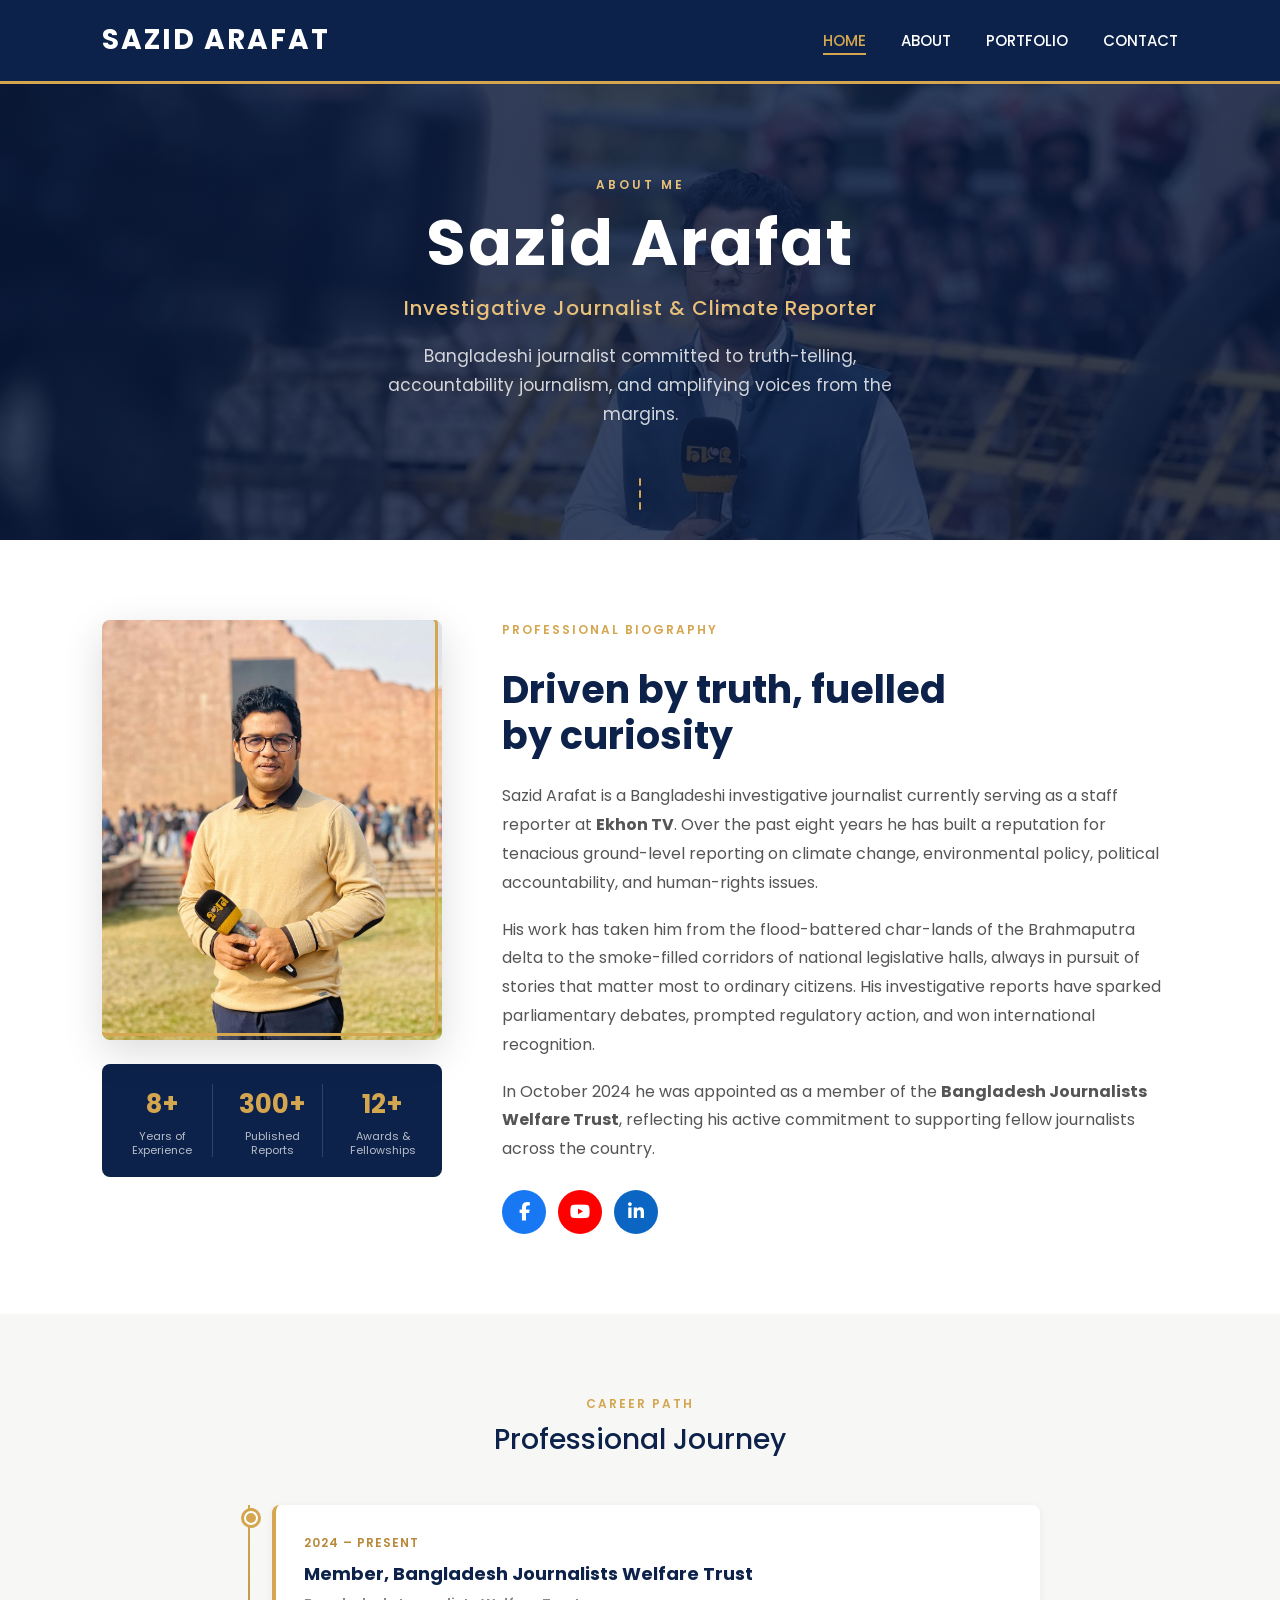
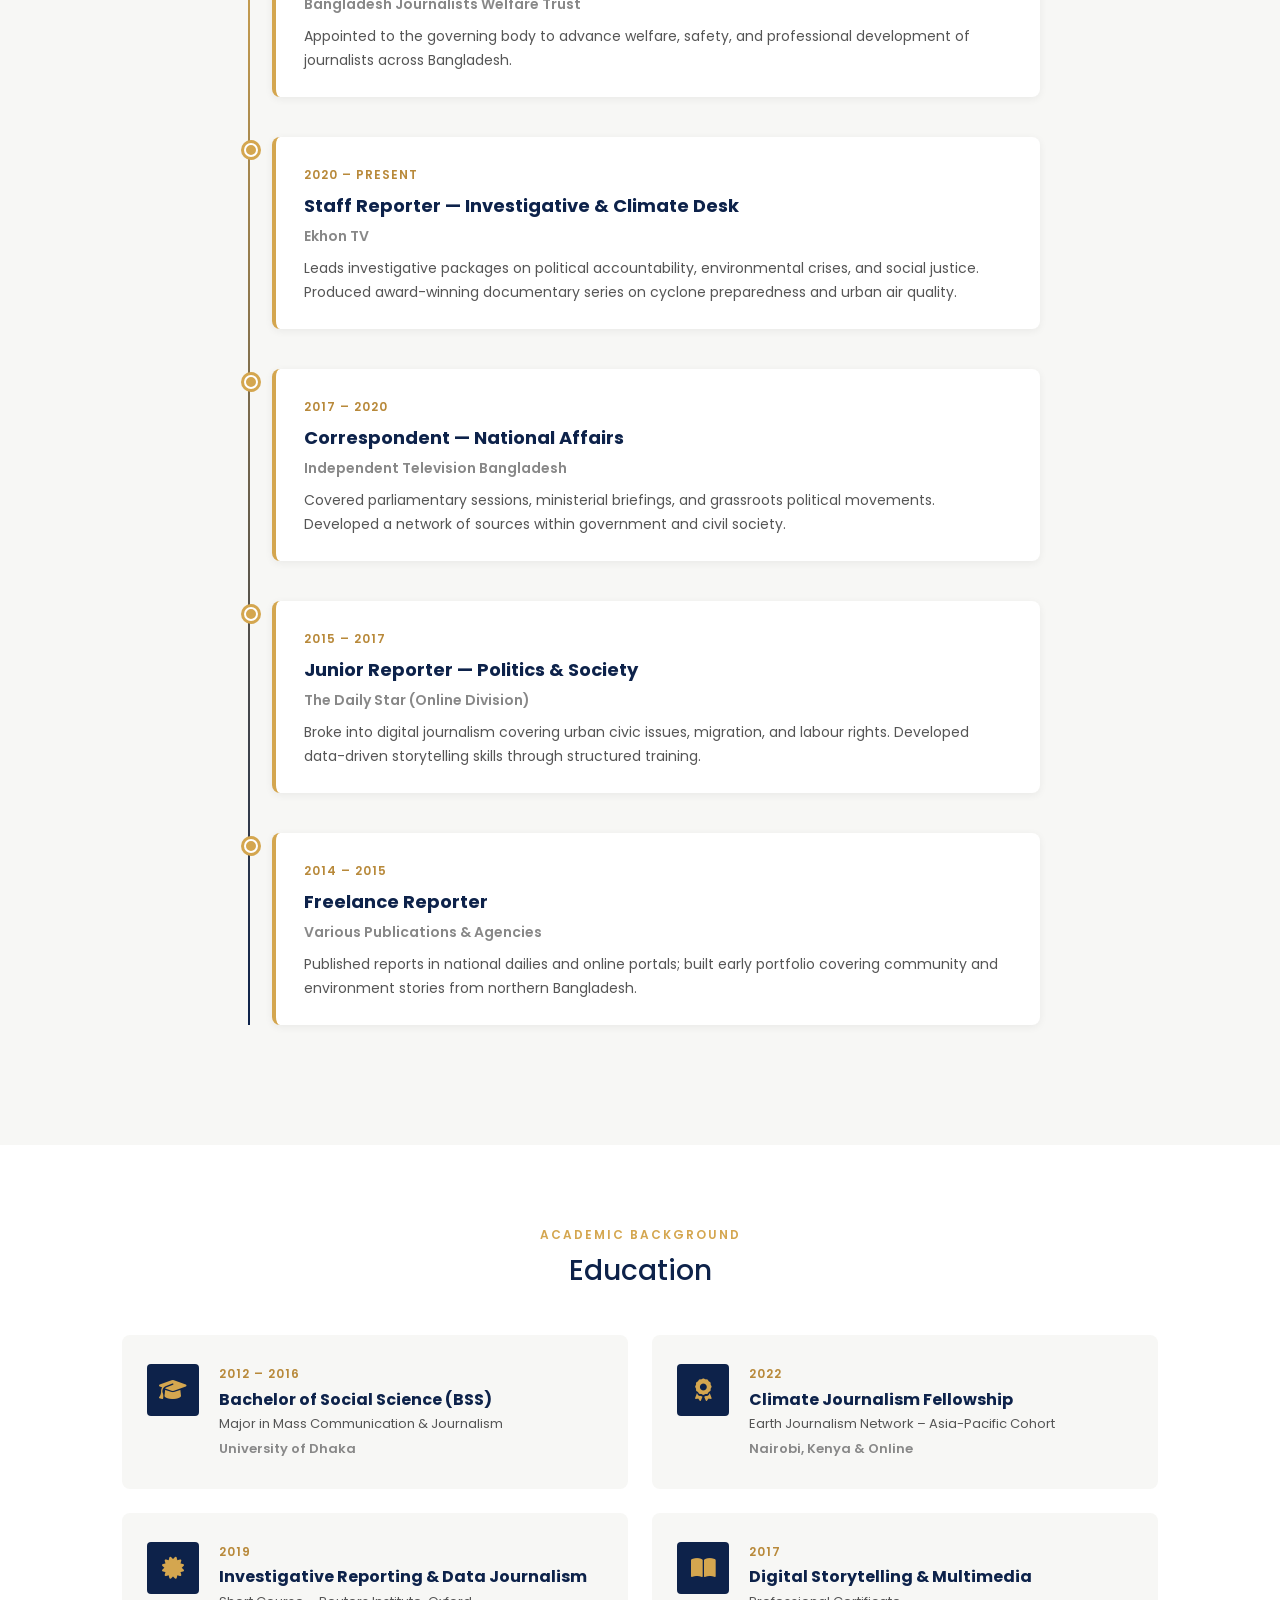
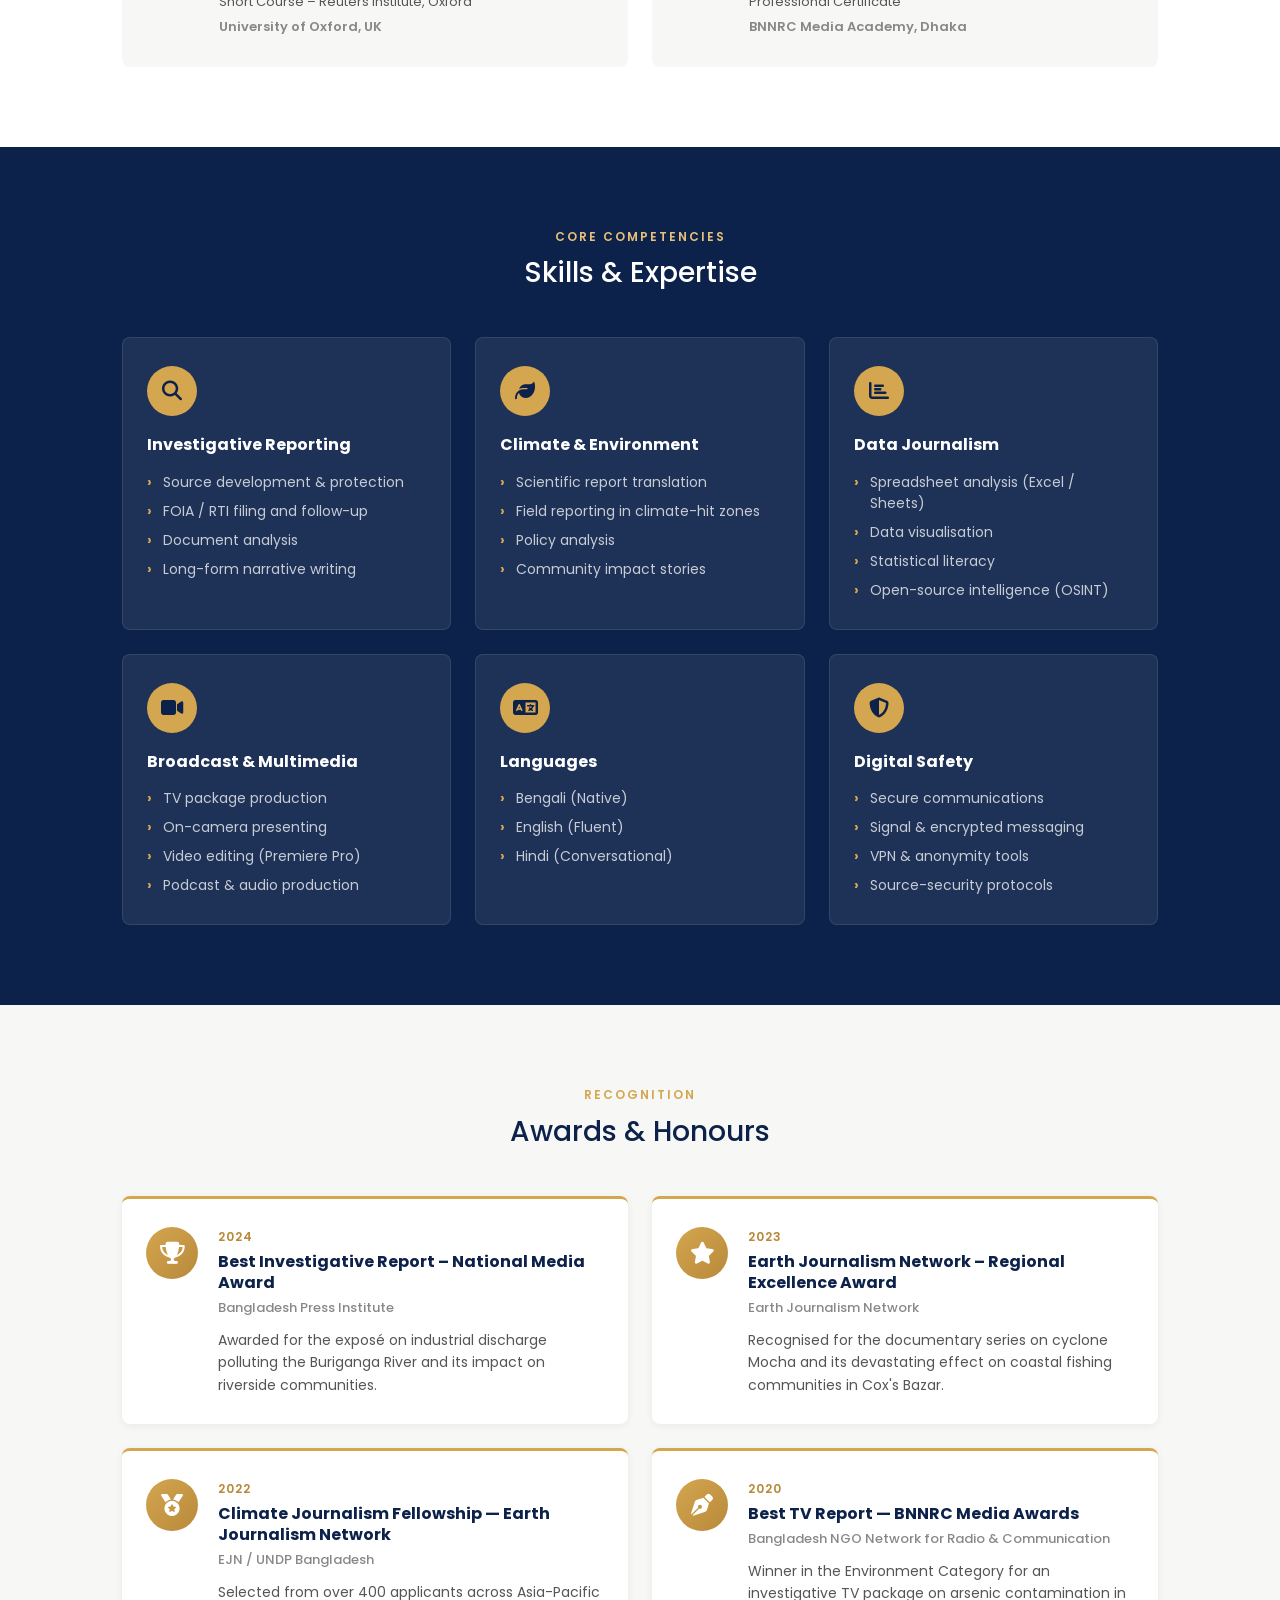
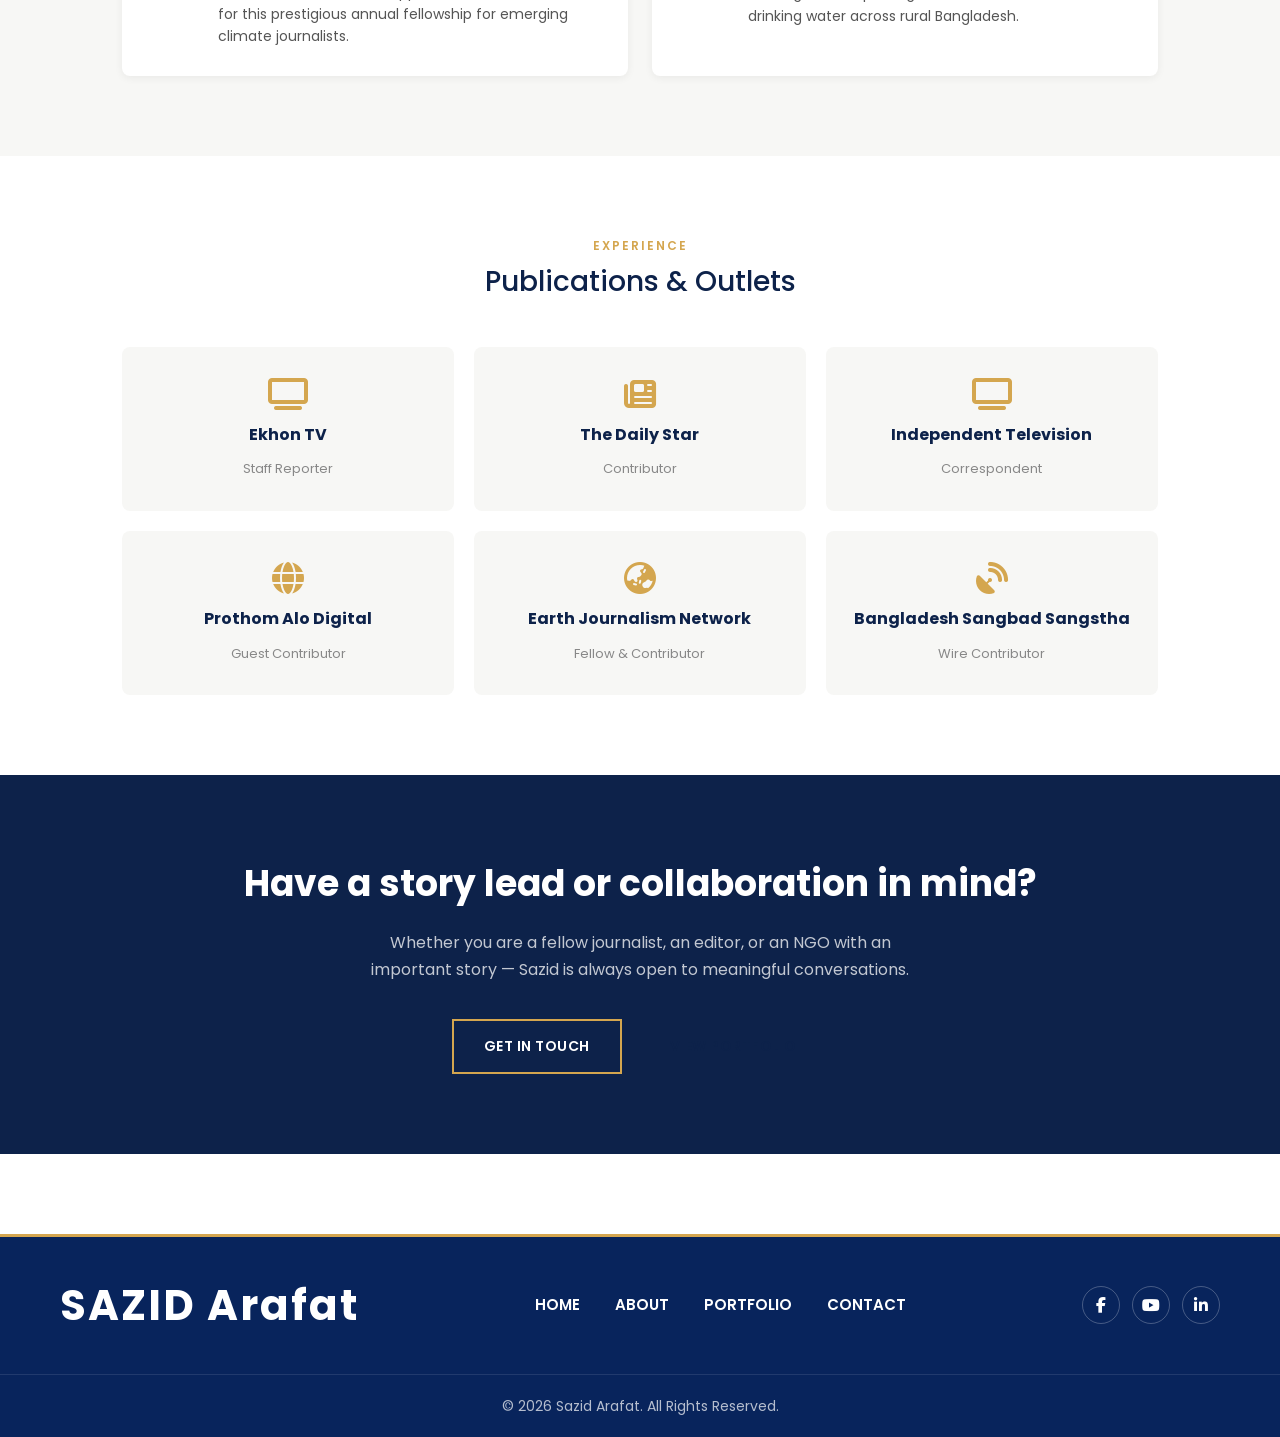
==== commit 3fec2795: "change some design on works page" ====
--- a/about.html
+++ b/about.html
@@ -29,24 +29,24 @@
     <!-- ========================= -->
     <!-- NAVBAR -->
     <!-- ========================= -->
-    <nav class="navbar">
-      <div class="logo">
-        <h2>SAZID ARAFAT</h2>
-      </div>
-
-      <ul class="nav-links" id="navLinks">
-        <li><a href="./index.html">HOME</a></li>
-        <li><a href="./about.html" class="active">ABOUT</a></li>
-        <li><a href="./portfolio.html">PORTFOLIO</a></li>
-        <li><a href="./contact.html">CONTACT</a></li>
-      </ul>
-
-      <!-- Mobile Menu Toggle -->
-      <div class="menu-btn" id="menuBtn" aria-label="Toggle navigation menu">
-        <i class="fa-solid fa-bars"></i>
-      </div>
-    </nav>
-
+      <!-- NAVBAR -->
+      <nav class="navbar">
+        <div class="logo">
+          <h2>SAZID ARAFAT</h2>
+        </div>
+
+        <ul class="nav-links" id="navLinks">
+          <li><a href="./index.html" class="active">HOME</a></li>
+          <li><a href="./about.html">ABOUT</a></li>
+          <li><a href="./portfolio.html">PORTFOLIO</a></li>
+          <li><a href="./contact.html">CONTACT</a></li>
+        </ul>
+
+        <!-- Mobile Menu -->
+        <div class="menu-btn" id="menuBtn" aria-label="Toggle navigation menu">
+          <i class="fa-solid fa-bars"></i>
+        </div>
+      </nav>
     <!-- ========================= -->
     <!-- ABOUT HERO SECTION -->
     <!-- ========================= -->
@@ -589,5 +589,7 @@
         <p>© 2026 Sazid Arafat. All Rights Reserved.</p>
       </div>
     </footer>
+        <!-- JS FILE -->
+    <script src="./src/js/script.js"></script>
   </body>
 </html>
--- a/style.css
+++ b/style.css
@@ -225,8 +225,7 @@
 }
 
 .btn:hover {
-  background: var(--color-gold);
-  color: var(--color-navy);
+ 
   transform: translateY(-2px);
 }
 
@@ -244,6 +243,8 @@
 .btn-sm {
   padding: 10px 20px;
   font-size: 13px;
+   background: var(--color-gold);
+  color: var(--color-navy);
 }
 
 /* ========================= */
@@ -275,8 +276,8 @@
 
 /* Section headings */
 .section-heading {
-  font-size: 34px;
-  font-weight: 700;
+  font-size: 28px;
+  font-weight: 500;
   color: var(--color-navy);
   margin-bottom: var(--spacing-lg);
   line-height: 1.2;
@@ -1506,7 +1507,7 @@
 /* --- Portfolio Hero --- */
 
 .portfolio-hero {
-  padding: 140px 8% 0;
+  padding: 140px 8% 60px 0;
   background: var(--color-navy);
   color: var(--color-white);
   overflow: hidden;
@@ -1520,7 +1521,7 @@
 }
 
 .portfolio-hero-content h1 {
-  font-size: 72px;
+  font-size: 36px;
   font-weight: 700;
   letter-spacing: 2px;
   margin-bottom: 18px;
@@ -1528,7 +1529,7 @@
 }
 
 .portfolio-hero-content p {
-  font-size: 17px;
+  font-size: 16px;
   color: rgba(255, 255, 255, .8);
   max-width: 560px;
   margin: 0 auto;
@@ -1541,13 +1542,13 @@
   margin: 0 auto;
   display: grid;
   grid-template-columns: repeat(4, 1fr);
-  border-top: 1px solid rgba(255, 255, 255, .15);
+  
 }
 
 .port-stat {
   padding: 28px 20px;
   text-align: center;
-  border-right: 1px solid rgba(255, 255, 255, .15);
+   border-right: 1px solid rgba(255, 255, 255, .15);
 }
 
 .port-stat:last-child {
@@ -1584,7 +1585,7 @@
 
 .feat-inv-grid {
   display: grid;
-  grid-template-columns: 1.4fr 1fr;
+  grid-template-columns: 1fr 1fr;
   gap: 24px;
   align-items: start;
 }
@@ -1596,6 +1597,7 @@
   box-shadow: var(--shadow-md);
   border: 1px solid rgba(0, 0, 0, .06);
   transition: transform var(--transition), box-shadow var(--transition);
+  height: 555px;
 }
 
 .feat-inv-card:hover {
@@ -1633,7 +1635,7 @@
 }
 
 .feat-inv-title {
-  font-size: 20px;
+  font-size: 18px;
   font-weight: 700;
   color: var(--color-navy);
   line-height: 1.3;
@@ -1641,7 +1643,7 @@
 }
 
 .feat-inv-large .feat-inv-title {
-  font-size: 24px;
+  font-size: 18px;
 }
 
 .feat-inv-desc {
@@ -2564,7 +2566,7 @@
 
   /* Portfolio */
   .portfolio-hero-content h1 {
-    font-size: 56px;
+    font-size: 22px;
   }
 
   .port-stats {
@@ -2754,11 +2756,11 @@
 
   /* Portfolio */
   .portfolio-hero {
-    padding: 120px 5% 0;
+    padding: 120px 5% 45px 0;
   }
 
   .portfolio-hero-content h1 {
-    font-size: 46px;
+    font-size: 22px;
   }
 
   .port-stats {
@@ -2781,6 +2783,10 @@
   .yt-channel-cta i {
     font-size: 44px;
   }
+  /* works  */
+  .port-stat:nth-child(2) {
+  border-right: none;
+}
 
   /* Contact */
   .contact-hero-content h1 {
@@ -2927,7 +2933,7 @@
 
   /* Portfolio */
   .portfolio-hero-content h1 {
-    font-size: 36px;
+    font-size: 22px;
   }
 
   .port-stats {
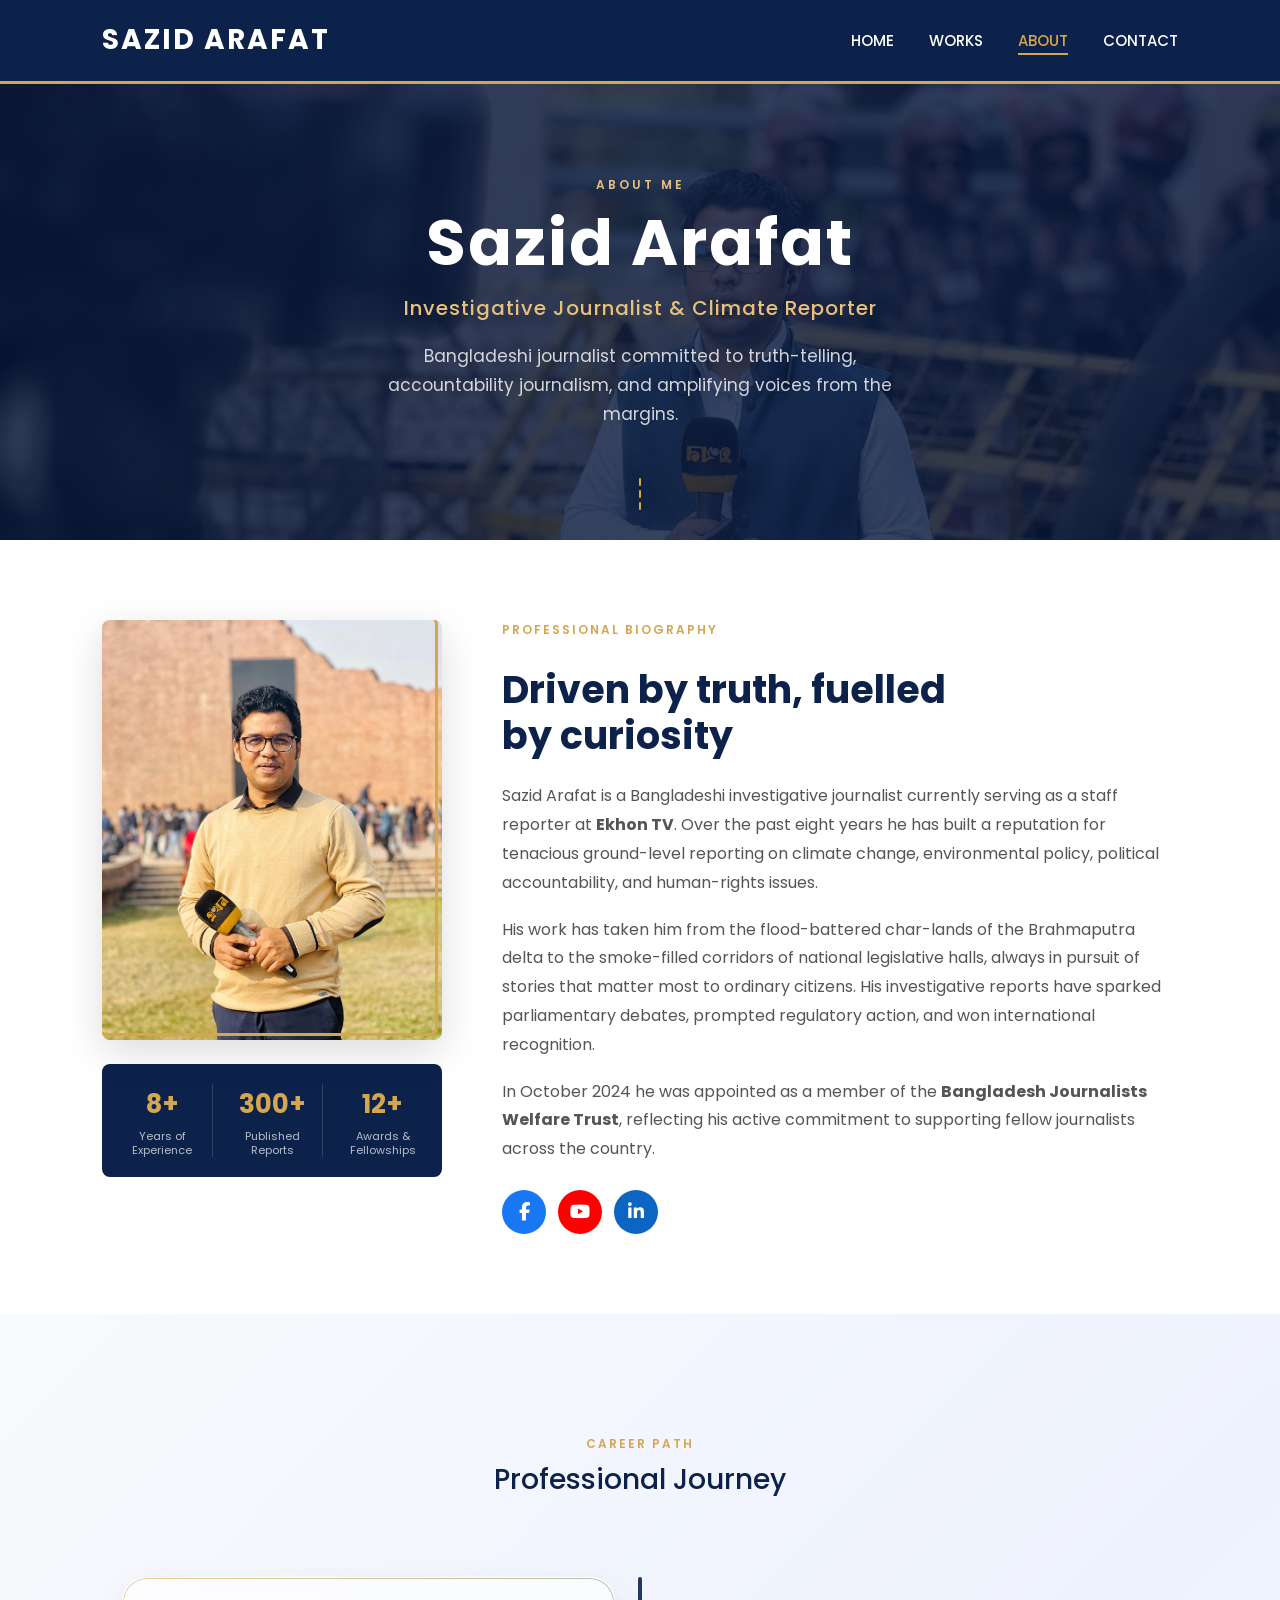
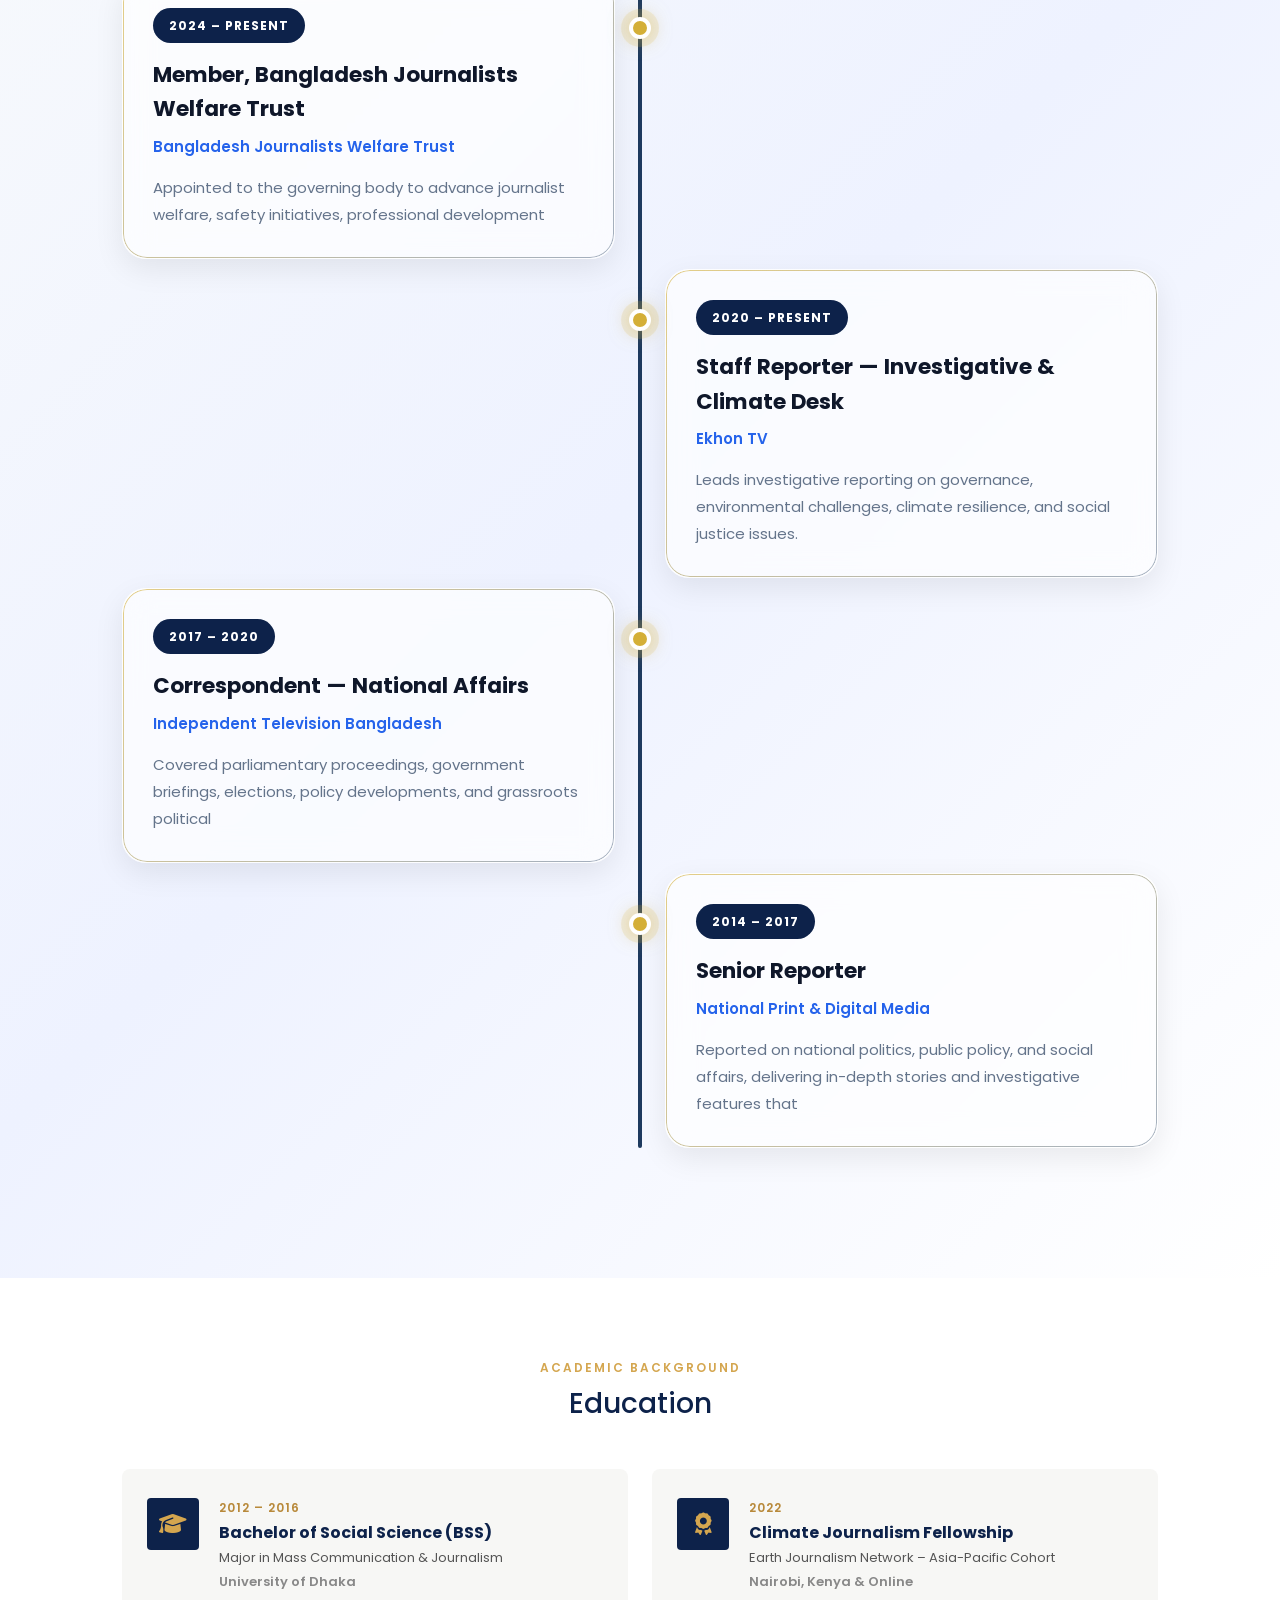
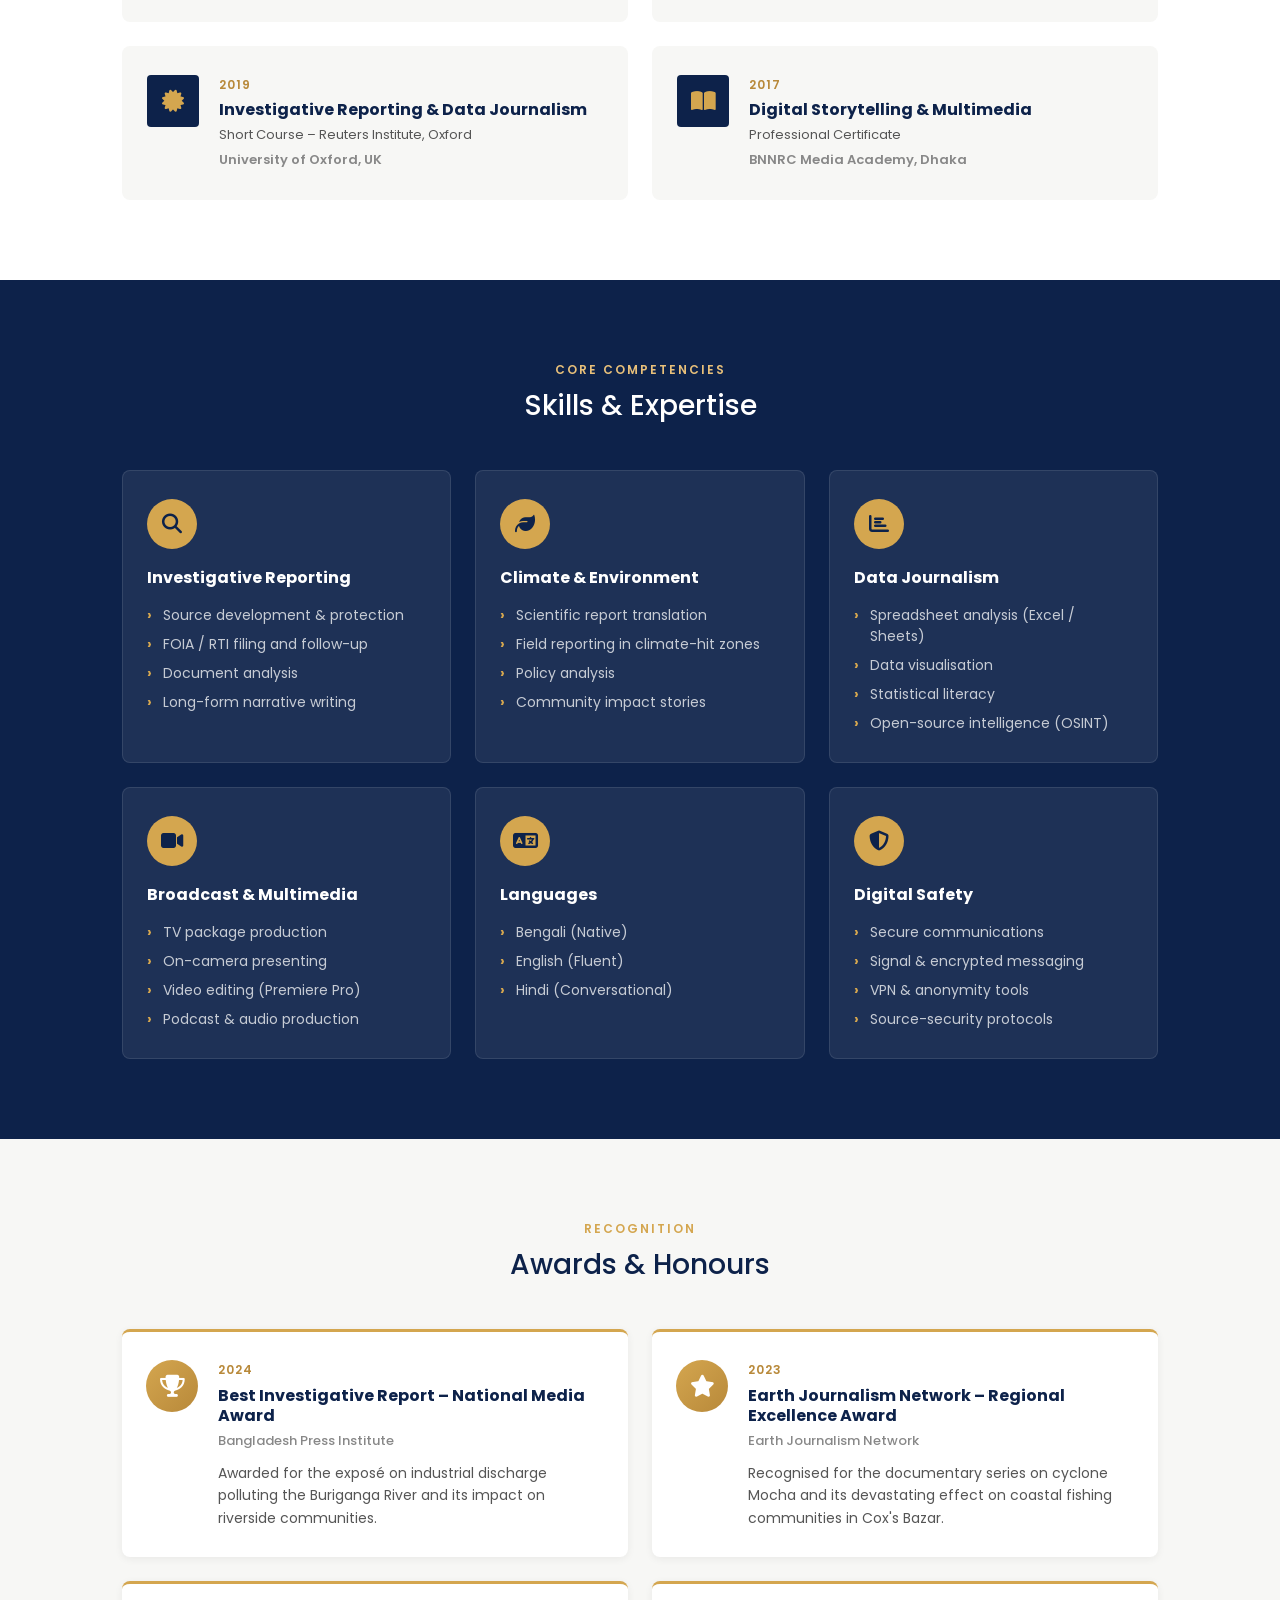
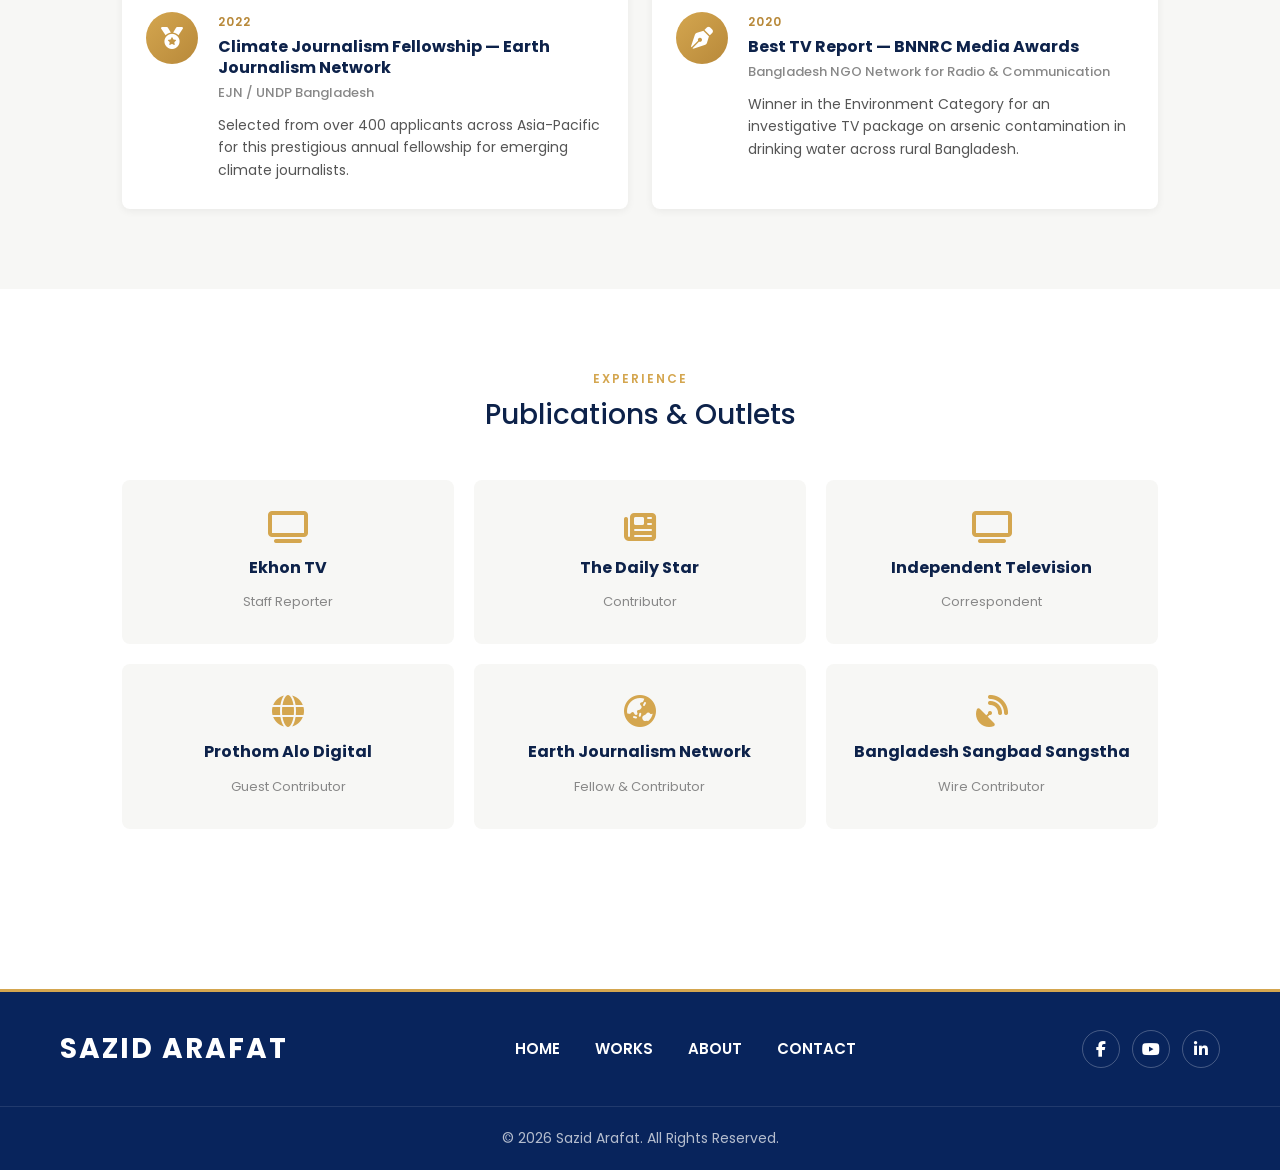
==== commit bc6a433e: "change about page design" ====
--- a/about.html
+++ b/about.html
@@ -1,595 +1,579 @@
 <!doctype html>
 <html lang="en">
-  <head>
-    <meta charset="UTF-8" />
-    <meta name="viewport" content="width=device-width, initial-scale=1.0" />
-    <title>About – Sazid Arafat | Investigative Journalist</title>
-    <meta
-      name="description"
-      content="Learn about Sazid Arafat, a Bangladeshi investigative journalist covering climate, politics, and special reports at Ekhon TV."
-    />
-
-    <!-- CSS File -->
-    <link rel="stylesheet" href="./style.css" />
-
-    <!-- Font Awesome -->
-    <link
-      rel="stylesheet"
-      href="https://cdnjs.cloudflare.com/ajax/libs/font-awesome/6.5.1/css/all.min.css"
-    />
-
-    <!-- Google Font -->
-    <link
-      href="https://fonts.googleapis.com/css2?family=Poppins:wght@300;400;500;600;700&display=swap"
-      rel="stylesheet"
-    />
-  </head>
-
-  <body>
-    <!-- ========================= -->
-    <!-- NAVBAR -->
-    <!-- ========================= -->
-      <!-- NAVBAR -->
-      <nav class="navbar">
-        <div class="logo">
+
+<head>
+  <meta charset="UTF-8" />
+  <meta name="viewport" content="width=device-width, initial-scale=1.0" />
+  <title>About – Sazid Arafat | Investigative Journalist</title>
+  <meta name="description"
+    content="Learn about Sazid Arafat, a Bangladeshi investigative journalist covering climate, politics, and special reports at Ekhon TV." />
+
+  <!-- CSS File -->
+  <link rel="stylesheet" href="./style.css" />
+
+  <!-- Font Awesome -->
+  <link rel="stylesheet" href="https://cdnjs.cloudflare.com/ajax/libs/font-awesome/6.5.1/css/all.min.css" />
+
+  <!-- Google Font -->
+  <link href="https://fonts.googleapis.com/css2?family=Poppins:wght@300;400;500;600;700&display=swap"
+    rel="stylesheet" />
+</head>
+
+<body>
+  <!-- ========================= -->
+  <!-- NAVBAR -->
+  <!-- ========================= -->
+  <!-- NAVBAR -->
+  <nav class="navbar">
+    <div class="logo">
+      <a href="./index.html">
+        <h2>SAZID ARAFAT</h2>
+      </a>
+    </div>
+
+    <ul class="nav-links" id="navLinks">
+      <li><a href="./index.html">HOME</a></li>
+      <li><a href="./portfolio.html">WORKS</a></li>
+      <li><a href="./about.html" class="active">ABOUT</a></li>
+      <li><a href="./contact.html">CONTACT</a></li>
+    </ul>
+
+    <!-- Mobile Menu -->
+    <div class="menu-btn" id="menuBtn" aria-label="Toggle navigation menu">
+      <i class="fa-solid fa-bars"></i>
+    </div>
+  </nav>
+  <!-- ========================= -->
+  <!-- ABOUT HERO SECTION -->
+  <!-- ========================= -->
+  <section class="about-hero">
+    <div class="about-hero-content">
+      <span class="page-label">About Me</span>
+      <h1>Sazid Arafat</h1>
+      <p class="about-hero-subtitle">
+        Investigative Journalist &amp; Climate Reporter
+      </p>
+      <p class="about-hero-desc">
+        Bangladeshi journalist committed to truth-telling, accountability
+        journalism, and amplifying voices from the margins.
+      </p>
+    </div>
+
+    <!-- Scroll indicator -->
+    <div class="scroll-down">
+      <span></span>
+      <span></span>
+      <span></span>
+    </div>
+  </section>
+
+  <!-- ========================= -->
+  <!-- INTRO / PHOTO SECTION -->
+  <!-- ========================= -->
+  <section class="bio-section">
+    <div class="bio-grid">
+      <!-- Photo -->
+      <div class="bio-photo-wrap">
+        <div class="bio-photo-frame">
+          <img src="./src/image/Profile.jpg" alt="Sazid Arafat – Investigative Journalist" class="bio-photo" />
+        </div>
+        <!-- Quick-stats strip -->
+        <div class="quick-stats">
+          <div class="stat-item">
+            <span class="stat-number">8+</span>
+            <span class="stat-label">Years of Experience</span>
+          </div>
+          <div class="stat-item">
+            <span class="stat-number">300+</span>
+            <span class="stat-label">Published Reports</span>
+          </div>
+          <div class="stat-item">
+            <span class="stat-number">12+</span>
+            <span class="stat-label">Awards &amp; Fellowships</span>
+          </div>
+        </div>
+      </div>
+
+      <!-- Text -->
+      <div class="bio-text">
+        <span class="section-tag">Professional Biography</span>
+        <h2 class="bio-heading">
+          Driven by truth, fuelled by&nbsp;curiosity
+        </h2>
+        <p>
+          Sazid Arafat is a Bangladeshi investigative journalist currently
+          serving as a staff reporter at <strong>Ekhon TV</strong>. Over the
+          past eight years he has built a reputation for tenacious
+          ground-level reporting on climate change, environmental policy,
+          political accountability, and human-rights issues.
+        </p>
+        <p>
+          His work has taken him from the flood-battered char-lands of the
+          Brahmaputra delta to the smoke-filled corridors of national
+          legislative halls, always in pursuit of stories that matter most to
+          ordinary citizens. His investigative reports have sparked
+          parliamentary debates, prompted regulatory action, and won
+          international recognition.
+        </p>
+        <p>
+          In October 2024 he was appointed as a member of the
+          <strong>Bangladesh Journalists Welfare Trust</strong>, reflecting
+          his active commitment to supporting fellow journalists across the
+          country.
+        </p>
+
+        <!-- Social links -->
+        <div class="bio-social">
+          <a href="https://www.facebook.com/sazid.arafat" target="_blank" rel="noopener noreferrer"
+            aria-label="Facebook" class="bio-social-link fb">
+            <i class="fa-brands fa-facebook-f"></i>
+          </a>
+          <a href="https://www.youtube.com/@sazidarafatudoa" target="_blank" rel="noopener noreferrer"
+            aria-label="YouTube" class="bio-social-link yt">
+            <i class="fa-brands fa-youtube"></i>
+          </a>
+          <a href="https://www.linkedin.com/in/sazid-arafat/" target="_blank" rel="noopener noreferrer"
+            aria-label="LinkedIn" class="bio-social-link li">
+            <i class="fa-brands fa-linkedin-in"></i>
+          </a>
+        </div>
+      </div>
+    </div>
+  </section>
+
+
+
+
+  <!-- =========================
+     CAREER TIMELINE
+========================= -->
+  <section class="timeline-section" id="career">
+    <div class="inner-container">
+
+      <span class="section-tag centered">Career Path</span>
+      <h2 class="section-heading centered">Professional Journey</h2>
+
+      <div class="timeline">
+
+        <!-- Item 1 -->
+        <div class="tl-item">
+          <div class="tl-dot"></div>
+
+          <div class="tl-card">
+            <span class="tl-year">2024 – Present</span>
+
+            <h3 class="tl-role">
+
+              Member, Bangladesh Journalists Welfare Trust
+            </h3>
+
+            <p class="tl-org">
+              Bangladesh Journalists Welfare Trust
+            </p>
+
+            <p class="tl-desc">
+              Appointed to the governing body to advance journalist welfare,
+              safety initiatives, professional development
+            </p>
+          </div>
+        </div>
+
+        <!-- Item 2 -->
+        <div class="tl-item">
+          <div class="tl-dot"></div>
+
+          <div class="tl-card">
+            <span class="tl-year">2020 – Present</span>
+
+            <h3 class="tl-role">
+
+              Staff Reporter — Investigative & Climate Desk
+            </h3>
+
+            <p class="tl-org">
+              Ekhon TV
+            </p>
+
+            <p class="tl-desc">
+              Leads investigative reporting on governance, environmental
+              challenges, climate resilience, and social justice issues.
+
+            </p>
+          </div>
+        </div>
+
+        <!-- Item 3 -->
+        <div class="tl-item">
+          <div class="tl-dot"></div>
+
+          <div class="tl-card">
+            <span class="tl-year">2017 – 2020</span>
+
+            <h3 class="tl-role">
+
+              Correspondent — National Affairs
+            </h3>
+
+            <p class="tl-org">
+              Independent Television Bangladesh
+            </p>
+
+            <p class="tl-desc">
+              Covered parliamentary proceedings, government briefings,
+              elections, policy developments, and grassroots political
+
+            </p>
+          </div>
+        </div>
+
+        <!-- Item 4 -->
+        <div class="tl-item">
+          <div class="tl-dot"></div>
+
+          <div class="tl-card">
+            <span class="tl-year">2014 – 2017</span>
+
+            <h3 class="tl-role">
+
+              Senior Reporter
+            </h3>
+
+            <p class="tl-org">
+              National Print & Digital Media
+            </p>
+
+            <p class="tl-desc">
+              Reported on national politics, public policy, and social affairs,
+              delivering in-depth stories and investigative features that
+
+            </p>
+          </div>
+        </div>
+
+
+
+      </div>
+
+    </div>
+  </section>
+
+  <!-- ========================= -->
+  <!-- EDUCATION SECTION -->
+  <!-- ========================= -->
+  <section class="education-section">
+    <div class="inner-container">
+      <span class="section-tag centered">Academic Background</span>
+      <h2 class="section-heading centered">Education</h2>
+
+      <div class="edu-grid">
+        <div class="edu-card">
+          <div class="edu-icon">
+            <i class="fa-solid fa-graduation-cap"></i>
+          </div>
+          <div class="edu-info">
+            <span class="edu-year">2012 – 2016</span>
+            <h3 class="edu-degree">Bachelor of Social Science (BSS)</h3>
+            <p class="edu-major">Major in Mass Communication &amp; Journalism</p>
+            <p class="edu-school">University of Dhaka</p>
+          </div>
+        </div>
+
+        <div class="edu-card">
+          <div class="edu-icon">
+            <i class="fa-solid fa-award"></i>
+          </div>
+          <div class="edu-info">
+            <span class="edu-year">2022</span>
+            <h3 class="edu-degree">Climate Journalism Fellowship</h3>
+            <p class="edu-major">
+              Earth Journalism Network – Asia-Pacific Cohort
+            </p>
+            <p class="edu-school">Nairobi, Kenya &amp; Online</p>
+          </div>
+        </div>
+
+        <div class="edu-card">
+          <div class="edu-icon">
+            <i class="fa-solid fa-certificate"></i>
+          </div>
+          <div class="edu-info">
+            <span class="edu-year">2019</span>
+            <h3 class="edu-degree">
+              Investigative Reporting &amp; Data Journalism
+            </h3>
+            <p class="edu-major">Short Course – Reuters Institute, Oxford</p>
+            <p class="edu-school">University of Oxford, UK</p>
+          </div>
+        </div>
+
+        <div class="edu-card">
+          <div class="edu-icon">
+            <i class="fa-solid fa-book-open"></i>
+          </div>
+          <div class="edu-info">
+            <span class="edu-year">2017</span>
+            <h3 class="edu-degree">Digital Storytelling &amp; Multimedia</h3>
+            <p class="edu-major">
+              Professional Certificate
+            </p>
+            <p class="edu-school">BNNRC Media Academy, Dhaka</p>
+          </div>
+        </div>
+      </div>
+    </div>
+  </section>
+
+  <!-- ========================= -->
+  <!-- SKILLS SECTION -->
+  <!-- ========================= -->
+  <section class="skills-section">
+    <div class="inner-container">
+      <span class="section-tag centered">Core Competencies</span>
+      <h2 class="section-heading centered">Skills &amp; Expertise</h2>
+
+      <div class="skills-grid">
+        <!-- Skill category -->
+        <div class="skill-cat">
+          <div class="skill-cat-icon">
+            <i class="fa-solid fa-magnifying-glass"></i>
+          </div>
+          <h3>Investigative Reporting</h3>
+          <ul class="skill-list">
+            <li>Source development &amp; protection</li>
+            <li>FOIA / RTI filing and follow-up</li>
+            <li>Document analysis</li>
+            <li>Long-form narrative writing</li>
+          </ul>
+        </div>
+
+        <div class="skill-cat">
+          <div class="skill-cat-icon">
+            <i class="fa-solid fa-leaf"></i>
+          </div>
+          <h3>Climate &amp; Environment</h3>
+          <ul class="skill-list">
+            <li>Scientific report translation</li>
+            <li>Field reporting in climate-hit zones</li>
+            <li>Policy analysis</li>
+            <li>Community impact stories</li>
+          </ul>
+        </div>
+
+        <div class="skill-cat">
+          <div class="skill-cat-icon">
+            <i class="fa-solid fa-chart-bar"></i>
+          </div>
+          <h3>Data Journalism</h3>
+          <ul class="skill-list">
+            <li>Spreadsheet analysis (Excel / Sheets)</li>
+            <li>Data visualisation</li>
+            <li>Statistical literacy</li>
+            <li>Open-source intelligence (OSINT)</li>
+          </ul>
+        </div>
+
+        <div class="skill-cat">
+          <div class="skill-cat-icon">
+            <i class="fa-solid fa-video"></i>
+          </div>
+          <h3>Broadcast &amp; Multimedia</h3>
+          <ul class="skill-list">
+            <li>TV package production</li>
+            <li>On-camera presenting</li>
+            <li>Video editing (Premiere Pro)</li>
+            <li>Podcast &amp; audio production</li>
+          </ul>
+        </div>
+
+        <div class="skill-cat">
+          <div class="skill-cat-icon">
+            <i class="fa-solid fa-language"></i>
+          </div>
+          <h3>Languages</h3>
+          <ul class="skill-list">
+            <li>Bengali (Native)</li>
+            <li>English (Fluent)</li>
+            <li>Hindi (Conversational)</li>
+          </ul>
+        </div>
+
+        <div class="skill-cat">
+          <div class="skill-cat-icon">
+            <i class="fa-solid fa-shield-halved"></i>
+          </div>
+          <h3>Digital Safety</h3>
+          <ul class="skill-list">
+            <li>Secure communications</li>
+            <li>Signal &amp; encrypted messaging</li>
+            <li>VPN &amp; anonymity tools</li>
+            <li>Source-security protocols</li>
+          </ul>
+        </div>
+      </div>
+    </div>
+  </section>
+
+  <!-- ========================= -->
+  <!-- AWARDS SECTION -->
+  <!-- ========================= -->
+  <section class="awards-section">
+    <div class="inner-container">
+      <span class="section-tag centered">Recognition</span>
+      <h2 class="section-heading centered">Awards &amp; Honours</h2>
+
+      <div class="awards-grid">
+        <div class="award-card">
+          <div class="award-icon">
+            <i class="fa-solid fa-trophy"></i>
+          </div>
+          <div class="award-body">
+            <span class="award-year">2024</span>
+            <h3 class="award-title">
+              Best Investigative Report – National Media Award
+            </h3>
+            <p class="award-org">Bangladesh Press Institute</p>
+            <p class="award-desc">
+              Awarded for the exposé on industrial discharge polluting the
+              Buriganga River and its impact on riverside communities.
+            </p>
+          </div>
+        </div>
+
+        <div class="award-card">
+          <div class="award-icon">
+            <i class="fa-solid fa-star"></i>
+          </div>
+          <div class="award-body">
+            <span class="award-year">2023</span>
+            <h3 class="award-title">
+              Earth Journalism Network – Regional Excellence Award
+            </h3>
+            <p class="award-org">Earth Journalism Network</p>
+            <p class="award-desc">
+              Recognised for the documentary series on cyclone Mocha and its
+              devastating effect on coastal fishing communities in Cox's Bazar.
+            </p>
+          </div>
+        </div>
+
+        <div class="award-card">
+          <div class="award-icon">
+            <i class="fa-solid fa-medal"></i>
+          </div>
+          <div class="award-body">
+            <span class="award-year">2022</span>
+            <h3 class="award-title">
+              Climate Journalism Fellowship — Earth Journalism Network
+            </h3>
+            <p class="award-org">EJN / UNDP Bangladesh</p>
+            <p class="award-desc">
+              Selected from over 400 applicants across Asia-Pacific for this
+              prestigious annual fellowship for emerging climate journalists.
+            </p>
+          </div>
+        </div>
+
+        <div class="award-card">
+          <div class="award-icon">
+            <i class="fa-solid fa-pen-nib"></i>
+          </div>
+          <div class="award-body">
+            <span class="award-year">2020</span>
+            <h3 class="award-title">
+              Best TV Report — BNNRC Media Awards
+            </h3>
+            <p class="award-org">Bangladesh NGO Network for Radio &amp; Communication</p>
+            <p class="award-desc">
+              Winner in the Environment Category for an investigative TV
+              package on arsenic contamination in drinking water across rural
+              Bangladesh.
+            </p>
+          </div>
+        </div>
+      </div>
+    </div>
+  </section>
+
+  <!-- ========================= -->
+  <!-- PUBLICATIONS WORKED WITH -->
+  <!-- ========================= -->
+  <section class="publications-section">
+    <div class="inner-container">
+      <span class="section-tag centered">Experience</span>
+      <h2 class="section-heading centered">Publications &amp; Outlets</h2>
+
+      <div class="pub-grid">
+        <div class="pub-card">
+          <i class="fa-solid fa-tv"></i>
+          <h3>Ekhon TV</h3>
+          <span class="pub-role">Staff Reporter</span>
+        </div>
+        <div class="pub-card">
+          <i class="fa-solid fa-newspaper"></i>
+          <h3>The Daily Star</h3>
+          <span class="pub-role">Contributor</span>
+        </div>
+        <div class="pub-card">
+          <i class="fa-solid fa-tv"></i>
+          <h3>Independent Television</h3>
+          <span class="pub-role">Correspondent</span>
+        </div>
+        <div class="pub-card">
+          <i class="fa-solid fa-globe"></i>
+          <h3>Prothom Alo Digital</h3>
+          <span class="pub-role">Guest Contributor</span>
+        </div>
+        <div class="pub-card">
+          <i class="fa-solid fa-earth-asia"></i>
+          <h3>Earth Journalism Network</h3>
+          <span class="pub-role">Fellow &amp; Contributor</span>
+        </div>
+        <div class="pub-card">
+          <i class="fa-solid fa-satellite-dish"></i>
+          <h3>Bangladesh Sangbad Sangstha</h3>
+          <span class="pub-role">Wire Contributor</span>
+        </div>
+      </div>
+    </div>
+  </section>
+
+
+
+  <!-- ========================= -->
+  <!-- FOOTER -->
+  <!-- ========================= -->
+  <footer class="footer">
+    <div class="footer-container">
+      <div class="footer-logo">
+        <a href="./index.html">
           <h2>SAZID ARAFAT</h2>
-        </div>
-
-        <ul class="nav-links" id="navLinks">
-          <li><a href="./index.html" class="active">HOME</a></li>
-          <li><a href="./about.html">ABOUT</a></li>
-          <li><a href="./portfolio.html">PORTFOLIO</a></li>
-          <li><a href="./contact.html">CONTACT</a></li>
-        </ul>
-
-        <!-- Mobile Menu -->
-        <div class="menu-btn" id="menuBtn" aria-label="Toggle navigation menu">
-          <i class="fa-solid fa-bars"></i>
-        </div>
-      </nav>
-    <!-- ========================= -->
-    <!-- ABOUT HERO SECTION -->
-    <!-- ========================= -->
-    <section class="about-hero">
-      <div class="about-hero-content">
-        <span class="page-label">About Me</span>
-        <h1>Sazid Arafat</h1>
-        <p class="about-hero-subtitle">
-          Investigative Journalist &amp; Climate Reporter
-        </p>
-        <p class="about-hero-desc">
-          Bangladeshi journalist committed to truth-telling, accountability
-          journalism, and amplifying voices from the margins.
-        </p>
-      </div>
-
-      <!-- Scroll indicator -->
-      <div class="scroll-down">
-        <span></span>
-        <span></span>
-        <span></span>
-      </div>
-    </section>
-
-    <!-- ========================= -->
-    <!-- INTRO / PHOTO SECTION -->
-    <!-- ========================= -->
-    <section class="bio-section">
-      <div class="bio-grid">
-        <!-- Photo -->
-        <div class="bio-photo-wrap">
-          <div class="bio-photo-frame">
-            <img
-              src="./src/image/Profile.jpg"
-              alt="Sazid Arafat – Investigative Journalist"
-              class="bio-photo"
-            />
-          </div>
-          <!-- Quick-stats strip -->
-          <div class="quick-stats">
-            <div class="stat-item">
-              <span class="stat-number">8+</span>
-              <span class="stat-label">Years of Experience</span>
-            </div>
-            <div class="stat-item">
-              <span class="stat-number">300+</span>
-              <span class="stat-label">Published Reports</span>
-            </div>
-            <div class="stat-item">
-              <span class="stat-number">12+</span>
-              <span class="stat-label">Awards &amp; Fellowships</span>
-            </div>
-          </div>
-        </div>
-
-        <!-- Text -->
-        <div class="bio-text">
-          <span class="section-tag">Professional Biography</span>
-          <h2 class="bio-heading">
-            Driven by truth, fuelled by&nbsp;curiosity
-          </h2>
-          <p>
-            Sazid Arafat is a Bangladeshi investigative journalist currently
-            serving as a staff reporter at <strong>Ekhon TV</strong>. Over the
-            past eight years he has built a reputation for tenacious
-            ground-level reporting on climate change, environmental policy,
-            political accountability, and human-rights issues.
-          </p>
-          <p>
-            His work has taken him from the flood-battered char-lands of the
-            Brahmaputra delta to the smoke-filled corridors of national
-            legislative halls, always in pursuit of stories that matter most to
-            ordinary citizens. His investigative reports have sparked
-            parliamentary debates, prompted regulatory action, and won
-            international recognition.
-          </p>
-          <p>
-            In October 2024 he was appointed as a member of the
-            <strong>Bangladesh Journalists Welfare Trust</strong>, reflecting
-            his active commitment to supporting fellow journalists across the
-            country.
-          </p>
-
-          <!-- Social links -->
-          <div class="bio-social">
-            <a
-              href="https://www.facebook.com/sazid.arafat"
-              target="_blank"
-              rel="noopener noreferrer"
-              aria-label="Facebook"
-              class="bio-social-link fb"
-            >
-              <i class="fa-brands fa-facebook-f"></i>
-            </a>
-            <a
-              href="https://www.youtube.com/@sazidarafatudoa"
-              target="_blank"
-              rel="noopener noreferrer"
-              aria-label="YouTube"
-              class="bio-social-link yt"
-            >
-              <i class="fa-brands fa-youtube"></i>
-            </a>
-            <a
-              href="https://www.linkedin.com/in/sazid-arafat/"
-              target="_blank"
-              rel="noopener noreferrer"
-              aria-label="LinkedIn"
-              class="bio-social-link li"
-            >
-              <i class="fa-brands fa-linkedin-in"></i>
-            </a>
-          </div>
-        </div>
-      </div>
-    </section>
-
-    <!-- ========================= -->
-    <!-- CAREER TIMELINE -->
-    <!-- ========================= -->
-    <section class="timeline-section">
-      <div class="inner-container">
-        <span class="section-tag centered">Career Path</span>
-        <h2 class="section-heading centered">Professional Journey</h2>
-
-        <div class="timeline">
-          <!-- Item -->
-          <div class="tl-item">
-            <div class="tl-dot"></div>
-            <div class="tl-card">
-              <span class="tl-year">2024 – Present</span>
-              <h3 class="tl-role">Member, Bangladesh Journalists Welfare Trust</h3>
-              <p class="tl-org">Bangladesh Journalists Welfare Trust</p>
-              <p class="tl-desc">
-                Appointed to the governing body to advance welfare, safety, and
-                professional development of journalists across Bangladesh.
-              </p>
-            </div>
-          </div>
-
-          <!-- Item -->
-          <div class="tl-item">
-            <div class="tl-dot"></div>
-            <div class="tl-card">
-              <span class="tl-year">2020 – Present</span>
-              <h3 class="tl-role">Staff Reporter — Investigative &amp; Climate Desk</h3>
-              <p class="tl-org">Ekhon TV</p>
-              <p class="tl-desc">
-                Leads investigative packages on political accountability,
-                environmental crises, and social justice. Produced award-winning
-                documentary series on cyclone preparedness and urban air quality.
-              </p>
-            </div>
-          </div>
-
-          <!-- Item -->
-          <div class="tl-item">
-            <div class="tl-dot"></div>
-            <div class="tl-card">
-              <span class="tl-year">2017 – 2020</span>
-              <h3 class="tl-role">Correspondent — National Affairs</h3>
-              <p class="tl-org">Independent Television Bangladesh</p>
-              <p class="tl-desc">
-                Covered parliamentary sessions, ministerial briefings, and
-                grassroots political movements. Developed a network of sources
-                within government and civil society.
-              </p>
-            </div>
-          </div>
-
-          <!-- Item -->
-          <div class="tl-item">
-            <div class="tl-dot"></div>
-            <div class="tl-card">
-              <span class="tl-year">2015 – 2017</span>
-              <h3 class="tl-role">Junior Reporter — Politics &amp; Society</h3>
-              <p class="tl-org">The Daily Star (Online Division)</p>
-              <p class="tl-desc">
-                Broke into digital journalism covering urban civic issues,
-                migration, and labour rights. Developed data-driven
-                storytelling skills through structured training.
-              </p>
-            </div>
-          </div>
-
-          <!-- Item -->
-          <div class="tl-item">
-            <div class="tl-dot"></div>
-            <div class="tl-card">
-              <span class="tl-year">2014 – 2015</span>
-              <h3 class="tl-role">Freelance Reporter</h3>
-              <p class="tl-org">Various Publications &amp; Agencies</p>
-              <p class="tl-desc">
-                Published reports in national dailies and online portals;
-                built early portfolio covering community and environment stories
-                from northern Bangladesh.
-              </p>
-            </div>
-          </div>
-        </div>
-      </div>
-    </section>
-
-    <!-- ========================= -->
-    <!-- EDUCATION SECTION -->
-    <!-- ========================= -->
-    <section class="education-section">
-      <div class="inner-container">
-        <span class="section-tag centered">Academic Background</span>
-        <h2 class="section-heading centered">Education</h2>
-
-        <div class="edu-grid">
-          <div class="edu-card">
-            <div class="edu-icon">
-              <i class="fa-solid fa-graduation-cap"></i>
-            </div>
-            <div class="edu-info">
-              <span class="edu-year">2012 – 2016</span>
-              <h3 class="edu-degree">Bachelor of Social Science (BSS)</h3>
-              <p class="edu-major">Major in Mass Communication &amp; Journalism</p>
-              <p class="edu-school">University of Dhaka</p>
-            </div>
-          </div>
-
-          <div class="edu-card">
-            <div class="edu-icon">
-              <i class="fa-solid fa-award"></i>
-            </div>
-            <div class="edu-info">
-              <span class="edu-year">2022</span>
-              <h3 class="edu-degree">Climate Journalism Fellowship</h3>
-              <p class="edu-major">
-                Earth Journalism Network – Asia-Pacific Cohort
-              </p>
-              <p class="edu-school">Nairobi, Kenya &amp; Online</p>
-            </div>
-          </div>
-
-          <div class="edu-card">
-            <div class="edu-icon">
-              <i class="fa-solid fa-certificate"></i>
-            </div>
-            <div class="edu-info">
-              <span class="edu-year">2019</span>
-              <h3 class="edu-degree">
-                Investigative Reporting &amp; Data Journalism
-              </h3>
-              <p class="edu-major">Short Course – Reuters Institute, Oxford</p>
-              <p class="edu-school">University of Oxford, UK</p>
-            </div>
-          </div>
-
-          <div class="edu-card">
-            <div class="edu-icon">
-              <i class="fa-solid fa-book-open"></i>
-            </div>
-            <div class="edu-info">
-              <span class="edu-year">2017</span>
-              <h3 class="edu-degree">Digital Storytelling &amp; Multimedia</h3>
-              <p class="edu-major">
-                Professional Certificate
-              </p>
-              <p class="edu-school">BNNRC Media Academy, Dhaka</p>
-            </div>
-          </div>
-        </div>
-      </div>
-    </section>
-
-    <!-- ========================= -->
-    <!-- SKILLS SECTION -->
-    <!-- ========================= -->
-    <section class="skills-section">
-      <div class="inner-container">
-        <span class="section-tag centered">Core Competencies</span>
-        <h2 class="section-heading centered">Skills &amp; Expertise</h2>
-
-        <div class="skills-grid">
-          <!-- Skill category -->
-          <div class="skill-cat">
-            <div class="skill-cat-icon">
-              <i class="fa-solid fa-magnifying-glass"></i>
-            </div>
-            <h3>Investigative Reporting</h3>
-            <ul class="skill-list">
-              <li>Source development &amp; protection</li>
-              <li>FOIA / RTI filing and follow-up</li>
-              <li>Document analysis</li>
-              <li>Long-form narrative writing</li>
-            </ul>
-          </div>
-
-          <div class="skill-cat">
-            <div class="skill-cat-icon">
-              <i class="fa-solid fa-leaf"></i>
-            </div>
-            <h3>Climate &amp; Environment</h3>
-            <ul class="skill-list">
-              <li>Scientific report translation</li>
-              <li>Field reporting in climate-hit zones</li>
-              <li>Policy analysis</li>
-              <li>Community impact stories</li>
-            </ul>
-          </div>
-
-          <div class="skill-cat">
-            <div class="skill-cat-icon">
-              <i class="fa-solid fa-chart-bar"></i>
-            </div>
-            <h3>Data Journalism</h3>
-            <ul class="skill-list">
-              <li>Spreadsheet analysis (Excel / Sheets)</li>
-              <li>Data visualisation</li>
-              <li>Statistical literacy</li>
-              <li>Open-source intelligence (OSINT)</li>
-            </ul>
-          </div>
-
-          <div class="skill-cat">
-            <div class="skill-cat-icon">
-              <i class="fa-solid fa-video"></i>
-            </div>
-            <h3>Broadcast &amp; Multimedia</h3>
-            <ul class="skill-list">
-              <li>TV package production</li>
-              <li>On-camera presenting</li>
-              <li>Video editing (Premiere Pro)</li>
-              <li>Podcast &amp; audio production</li>
-            </ul>
-          </div>
-
-          <div class="skill-cat">
-            <div class="skill-cat-icon">
-              <i class="fa-solid fa-language"></i>
-            </div>
-            <h3>Languages</h3>
-            <ul class="skill-list">
-              <li>Bengali (Native)</li>
-              <li>English (Fluent)</li>
-              <li>Hindi (Conversational)</li>
-            </ul>
-          </div>
-
-          <div class="skill-cat">
-            <div class="skill-cat-icon">
-              <i class="fa-solid fa-shield-halved"></i>
-            </div>
-            <h3>Digital Safety</h3>
-            <ul class="skill-list">
-              <li>Secure communications</li>
-              <li>Signal &amp; encrypted messaging</li>
-              <li>VPN &amp; anonymity tools</li>
-              <li>Source-security protocols</li>
-            </ul>
-          </div>
-        </div>
-      </div>
-    </section>
-
-    <!-- ========================= -->
-    <!-- AWARDS SECTION -->
-    <!-- ========================= -->
-    <section class="awards-section">
-      <div class="inner-container">
-        <span class="section-tag centered">Recognition</span>
-        <h2 class="section-heading centered">Awards &amp; Honours</h2>
-
-        <div class="awards-grid">
-          <div class="award-card">
-            <div class="award-icon">
-              <i class="fa-solid fa-trophy"></i>
-            </div>
-            <div class="award-body">
-              <span class="award-year">2024</span>
-              <h3 class="award-title">
-                Best Investigative Report – National Media Award
-              </h3>
-              <p class="award-org">Bangladesh Press Institute</p>
-              <p class="award-desc">
-                Awarded for the exposé on industrial discharge polluting the
-                Buriganga River and its impact on riverside communities.
-              </p>
-            </div>
-          </div>
-
-          <div class="award-card">
-            <div class="award-icon">
-              <i class="fa-solid fa-star"></i>
-            </div>
-            <div class="award-body">
-              <span class="award-year">2023</span>
-              <h3 class="award-title">
-                Earth Journalism Network – Regional Excellence Award
-              </h3>
-              <p class="award-org">Earth Journalism Network</p>
-              <p class="award-desc">
-                Recognised for the documentary series on cyclone Mocha and its
-                devastating effect on coastal fishing communities in Cox's Bazar.
-              </p>
-            </div>
-          </div>
-
-          <div class="award-card">
-            <div class="award-icon">
-              <i class="fa-solid fa-medal"></i>
-            </div>
-            <div class="award-body">
-              <span class="award-year">2022</span>
-              <h3 class="award-title">
-                Climate Journalism Fellowship — Earth Journalism Network
-              </h3>
-              <p class="award-org">EJN / UNDP Bangladesh</p>
-              <p class="award-desc">
-                Selected from over 400 applicants across Asia-Pacific for this
-                prestigious annual fellowship for emerging climate journalists.
-              </p>
-            </div>
-          </div>
-
-          <div class="award-card">
-            <div class="award-icon">
-              <i class="fa-solid fa-pen-nib"></i>
-            </div>
-            <div class="award-body">
-              <span class="award-year">2020</span>
-              <h3 class="award-title">
-                Best TV Report — BNNRC Media Awards
-              </h3>
-              <p class="award-org">Bangladesh NGO Network for Radio &amp; Communication</p>
-              <p class="award-desc">
-                Winner in the Environment Category for an investigative TV
-                package on arsenic contamination in drinking water across rural
-                Bangladesh.
-              </p>
-            </div>
-          </div>
-        </div>
-      </div>
-    </section>
-
-    <!-- ========================= -->
-    <!-- PUBLICATIONS WORKED WITH -->
-    <!-- ========================= -->
-    <section class="publications-section">
-      <div class="inner-container">
-        <span class="section-tag centered">Experience</span>
-        <h2 class="section-heading centered">Publications &amp; Outlets</h2>
-
-        <div class="pub-grid">
-          <div class="pub-card">
-            <i class="fa-solid fa-tv"></i>
-            <h3>Ekhon TV</h3>
-            <span class="pub-role">Staff Reporter</span>
-          </div>
-          <div class="pub-card">
-            <i class="fa-solid fa-newspaper"></i>
-            <h3>The Daily Star</h3>
-            <span class="pub-role">Contributor</span>
-          </div>
-          <div class="pub-card">
-            <i class="fa-solid fa-tv"></i>
-            <h3>Independent Television</h3>
-            <span class="pub-role">Correspondent</span>
-          </div>
-          <div class="pub-card">
-            <i class="fa-solid fa-globe"></i>
-            <h3>Prothom Alo Digital</h3>
-            <span class="pub-role">Guest Contributor</span>
-          </div>
-          <div class="pub-card">
-            <i class="fa-solid fa-earth-asia"></i>
-            <h3>Earth Journalism Network</h3>
-            <span class="pub-role">Fellow &amp; Contributor</span>
-          </div>
-          <div class="pub-card">
-            <i class="fa-solid fa-satellite-dish"></i>
-            <h3>Bangladesh Sangbad Sangstha</h3>
-            <span class="pub-role">Wire Contributor</span>
-          </div>
-        </div>
-      </div>
-    </section>
-
-    <!-- ========================= -->
-    <!-- CALL TO ACTION -->
-    <!-- ========================= -->
-    <section class="about-cta">
-      <div class="inner-container">
-        <h2>Have a story lead or collaboration in mind?</h2>
-        <p>
-          Whether you are a fellow journalist, an editor, or an NGO with an
-          important story — Sazid is always open to meaningful conversations.
-        </p>
-        <div class="cta-buttons">
-          <a href="./contact.html" class="btn">GET IN TOUCH</a>
-          <a href="./portfolio.html" class="btn btn-outline">VIEW PORTFOLIO</a>
-        </div>
-      </div>
-    </section>
-
-    <!-- ========================= -->
-    <!-- FOOTER -->
-    <!-- ========================= -->
-    <footer class="footer">
-      <div class="footer-container">
-        <div class="footer-logo">
-          <h2>SAZID Arafat</h2>
-        </div>
-
-        <ul class="footer-menu">
-          <li><a href="./index.html">HOME</a></li>
-          <li><a href="./about.html">ABOUT</a></li>
-          <li><a href="./portfolio.html">PORTFOLIO</a></li>
-          <li><a href="./contact.html">CONTACT</a></li>
-        </ul>
-
-        <div class="footer-social">
-          <a
-            href="https://www.facebook.com/sazid.arafat"
-            target="_blank"
-            rel="noopener noreferrer"
-            aria-label="Facebook"
-          ><i class="fa-brands fa-facebook-f"></i></a>
-          <a
-            href="https://www.youtube.com/@sazidarafatudoa"
-            target="_blank"
-            rel="noopener noreferrer"
-            aria-label="YouTube"
-          ><i class="fa-brands fa-youtube"></i></a>
-          <a
-            href="https://www.linkedin.com/in/sazid-arafat/"
-            target="_blank"
-            rel="noopener noreferrer"
-            aria-label="LinkedIn"
-          ><i class="fa-brands fa-linkedin-in"></i></a>
-        </div>
-      </div>
-
-      <div class="footer-bottom">
-        <p>© 2026 Sazid Arafat. All Rights Reserved.</p>
-      </div>
-    </footer>
-        <!-- JS FILE -->
-    <script src="./src/js/script.js"></script>
-  </body>
-</html>
+          <!-- <h2>Sajid Arafat</h2> -->
+        </a>
+      </div>
+
+      <ul class="footer-menu">
+        <li><a href="./index.html">HOME</a></li>
+        <li><a href="./portfolio.html">WORKS</a></li>
+        <li><a href="./about.html">ABOUT</a></li>
+        <li><a href="./contact.html">CONTACT</a></li>
+      </ul>
+
+      <div class="footer-social">
+        <a href="https://www.facebook.com/sazid.arafat" target="_blank" rel="noopener noreferrer"
+          aria-label="Facebook"><i class="fa-brands fa-facebook-f"></i></a>
+        <a href="https://www.youtube.com/@sazidarafatudoa" target="_blank" rel="noopener noreferrer"
+          aria-label="YouTube"><i class="fa-brands fa-youtube"></i></a>
+        <a href="https://www.linkedin.com/in/sazid-arafat/" target="_blank" rel="noopener noreferrer"
+          aria-label="LinkedIn"><i class="fa-brands fa-linkedin-in"></i></a>
+      </div>
+    </div>
+
+    <div class="footer-bottom">
+      <p>© 2026 Sazid Arafat. All Rights Reserved.</p>
+    </div>
+  </footer>
+  <!-- JS FILE -->
+  <script src="./src/js/script.js"></script>
+</body>
+
+</html>
--- a/style.css
+++ b/style.css
@@ -35,9 +35,9 @@
   --radius-md: 8px;
   --radius-lg: 16px;
 
-  --shadow-sm: 0 2px 8px rgba(0, 0, 0, .06);
-  --shadow-md: 0 5px 20px rgba(0, 0, 0, .10);
-  --shadow-lg: 0 12px 40px rgba(0, 0, 0, .14);
+  --shadow-sm: 0 2px 8px rgba(0, 0, 0, 0.06);
+  --shadow-md: 0 5px 20px rgba(0, 0, 0, 0.1);
+  --shadow-lg: 0 12px 40px rgba(0, 0, 0, 0.14);
 
   --transition: 0.3s ease;
 }
@@ -221,11 +221,13 @@
   font-size: 14px;
   letter-spacing: 0.5px;
   text-transform: uppercase;
-  transition: background var(--transition), color var(--transition), transform var(--transition);
+  transition:
+    background var(--transition),
+    color var(--transition),
+    transform var(--transition);
 }
 
 .btn:hover {
- 
   transform: translateY(-2px);
 }
 
@@ -243,7 +245,7 @@
 .btn-sm {
   padding: 10px 20px;
   font-size: 13px;
-   background: var(--color-gold);
+  background: var(--color-gold);
   color: var(--color-navy);
 }
 
@@ -307,27 +309,11 @@
   text-transform: uppercase;
   padding: 4px 10px;
   border-radius: var(--radius-sm);
-}
-
-.tag-red {
-  background: #fee2e2;
-  color: #c0392b;
-}
-
-.tag-navy {
-  background: #dbeafe;
-  color: var(--color-navy);
-}
-
-.tag-green {
-  background: #d1fae5;
-  color: #065f46;
-}
-
-.tag-gold {
-  background: #fef3c7;
-  color: #92400e;
-}
+  background: #0d224a;
+  color: white;
+}
+
+ 
 
 /* Publication name + date inline */
 .pub-name {
@@ -349,7 +335,9 @@
   font-size: 13px;
   font-weight: 600;
   color: var(--color-navy);
-  transition: color var(--transition), gap var(--transition);
+  transition:
+    color var(--transition),
+    gap var(--transition);
 }
 
 .read-link:hover {
@@ -555,7 +543,7 @@
   display: flex;
   flex-direction: column;
   align-items: center;
-  box-shadow: 0 4px 12px rgba(0, 0, 0, .49);
+  box-shadow: 0 4px 12px rgba(0, 0, 0, 0.49);
   gap: 15px;
   padding: 15px 0;
   border-radius: 10px;
@@ -647,13 +635,15 @@
   color: #222;
   font-size: 22px;
   border-radius: 50%;
-  box-shadow: 0 4px 12px rgba(0, 0, 0, .08);
-  transition: transform var(--transition), box-shadow var(--transition);
+  box-shadow: 0 4px 12px rgba(0, 0, 0, 0.08);
+  transition:
+    transform var(--transition),
+    box-shadow var(--transition);
 }
 
 .socialIcons a:hover {
   transform: translateY(-5px);
-  box-shadow: 0 8px 20px rgba(0, 0, 0, .15);
+  box-shadow: 0 8px 20px rgba(0, 0, 0, 0.15);
 }
 
 .socialIcons a:nth-child(1) {
@@ -770,7 +760,7 @@
   height: 55px;
   border: none;
   border-radius: 50%;
-  background: rgba(0, 0, 0, .4);
+  background: rgba(0, 0, 0, 0.4);
   color: var(--color-white);
   cursor: pointer;
   font-size: 22px;
@@ -788,7 +778,7 @@
 
 .prev:hover,
 .next:hover {
-  background: rgba(0, 0, 0, .7);
+  background: rgba(0, 0, 0, 0.7);
 }
 
 .caption {
@@ -821,7 +811,7 @@
 
 .footer-logo h2 {
   color: var(--color-white);
-  font-size: 42px;
+  font-size: 28px;
   font-weight: 700;
   letter-spacing: 2px;
 }
@@ -839,8 +829,6 @@
   transition: color var(--transition);
 }
 
- 
-
 /* Footer social icons */
 .footer-social {
   display: flex;
@@ -853,11 +841,14 @@
   display: flex;
   align-items: center;
   justify-content: center;
-  border: 1px solid rgba(255, 255, 255, .25);
+  border: 1px solid rgba(255, 255, 255, 0.25);
   border-radius: 50%;
   color: var(--color-white);
   font-size: 16px;
-  transition: background var(--transition), border-color var(--transition), transform var(--transition);
+  transition:
+    background var(--transition),
+    border-color var(--transition),
+    transform var(--transition);
 }
 
 .footer-social a:hover {
@@ -868,13 +859,13 @@
 }
 
 .footer-bottom {
-  border-top: 1px solid rgba(255, 255, 255, .1);
+  border-top: 1px solid rgba(255, 255, 255, 0.1);
   text-align: center;
   padding: 20px;
 }
 
 .footer-bottom p {
-  color: rgba(255, 255, 255, .7);
+  color: rgba(255, 255, 255, 0.7);
   font-size: 14px;
 }
 
@@ -920,7 +911,7 @@
 
 .about-hero-desc {
   font-size: 17px;
-  color: rgba(255, 255, 255, .8);
+  color: rgba(255, 255, 255, 0.8);
   max-width: 540px;
   margin: 0 auto;
   line-height: 1.7;
@@ -956,7 +947,6 @@
 }
 
 @keyframes scrollPulse {
-
   0%,
   100% {
     opacity: 0.2;
@@ -1040,7 +1030,7 @@
 }
 
 .stat-item:not(:last-child) {
-  border-right: 1px solid rgba(255, 255, 255, .15);
+  border-right: 1px solid rgba(255, 255, 255, 0.15);
 }
 
 .stat-number {
@@ -1053,7 +1043,7 @@
 .stat-label {
   display: block;
   font-size: 11px;
-  color: rgba(255, 255, 255, .7);
+  color: rgba(255, 255, 255, 0.7);
   margin-top: 3px;
   line-height: 1.3;
 }
@@ -1096,7 +1086,9 @@
   border-radius: 50%;
   font-size: 18px;
   color: var(--color-white);
-  transition: transform var(--transition), box-shadow var(--transition);
+  transition:
+    transform var(--transition),
+    box-shadow var(--transition);
 }
 
 .bio-social-link.fb {
@@ -1113,92 +1105,226 @@
 
 .bio-social-link:hover {
   transform: translateY(-4px);
-  box-shadow: 0 8px 20px rgba(0, 0, 0, .2);
-}
-
-/* --- Timeline --- */
+  box-shadow: 0 8px 20px rgba(0, 0, 0, 0.2);
+}
+
+ 
+
+/* =========================
+   CAREER TIMELINE
+========================= */
 
 .timeline-section {
-  padding: var(--spacing-xl) 8%;
-  background: var(--color-off-white);
-}
+  position: relative;
+  padding: 120px 8%;
+  background: linear-gradient(
+    135deg,
+    #f8fafc 0%,
+    #eef2ff 50%,
+    #ffffff 100%
+  );
+  overflow: hidden;
+}
+ 
 
 .timeline {
   position: relative;
-  padding-left: 32px;
-  max-width: 800px;
-  margin: 0 auto;
-}
-
+  max-width: 1100px;
+  margin: 80px auto 0;
+}
+
+/* Center Line */
 .timeline::before {
   content: "";
   position: absolute;
-  left: 8px;
+  left: 50%;
   top: 0;
-  bottom: 0;
-  width: 2px;
-  background: linear-gradient(to bottom, var(--color-gold), var(--color-navy));
-}
-
+  width: 4px;
+  height: 100%;
+  transform: translateX(-50%);
+  background: 
+   
+    #1e3a5f ;
+  border-radius: 20px;
+}
+
+/* Timeline Item */
 .tl-item {
   position: relative;
-  margin-bottom: 40px;
-}
-
+  width: 50%;
+  margin-bottom: 10px;
+}
+
+.tl-item:nth-child(odd) {
+  left: 0;
+  padding-right: 25px;
+}
+
+.tl-item:nth-child(even) {
+  left: 50%;
+  padding-left: 25px;
+}
+
+/* Timeline Dot */
 .tl-dot {
   position: absolute;
-  left: -28px;
-  top: 6px;
-  width: 14px;
-  height: 14px;
+  top: 40px;
+  width: 22px;
+  height: 22px;
+  background: #d4af37;
   border-radius: 50%;
-  background: var(--color-gold);
-  border: 2px solid var(--color-white);
-  box-shadow: 0 0 0 3px var(--color-gold);
-}
-
+  border: 4px solid #fff;
+  box-shadow:
+    0 0 0 8px rgba(212, 175, 55, 0.15),
+    0 0 20px rgba(212, 175, 55, 0.6);
+  z-index: 2;
+}
+
+.tl-item:nth-child(odd) .tl-dot {
+  right: -11px;
+}
+
+.tl-item:nth-child(even) .tl-dot {
+  left: -11px;
+}
+
+/* Glass Card */
 .tl-card {
-  background: var(--color-white);
-  border-radius: var(--radius-md);
-  padding: 24px 28px;
-  box-shadow: var(--shadow-sm);
-  border-left: 4px solid var(--color-gold);
-  transition: box-shadow var(--transition), transform var(--transition);
-}
-
+  position: relative;
+  background: rgba(255,255,255,0.65);
+  backdrop-filter: blur(15px);
+  -webkit-backdrop-filter: blur(15px);
+
+  border: 1px solid rgba(255,255,255,0.5);
+  border-radius: 24px;
+  padding: 30px;
+
+  box-shadow:
+    0 10px 30px rgba(0,0,0,0.08);
+
+  transition: all .4s ease;
+}
+
+/* Hover Effect */
 .tl-card:hover {
-  box-shadow: var(--shadow-md);
-  transform: translateX(4px);
-}
-
+  transform: translateY(-10px);
+  box-shadow:
+    0 25px 50px rgba(0,0,0,0.12);
+}
+
+/* Year Badge */
 .tl-year {
   display: inline-block;
+  padding: 8px 16px;
+  margin-bottom: 15px;
+
+  background: 
+    #0d224a;
+  
+
+  color: white;
+  border-radius: 50px;
+
   font-size: 12px;
+  font-weight: 700;
+  letter-spacing: 1px;
+  text-transform: uppercase;
+}
+
+/* Role */
+.tl-role {
+  font-size: 1.35rem;
+  font-weight: 700;
+  color: #0f172a;
+  margin-bottom: 8px;
+}
+
+/* Organization */
+.tl-org {
+  font-size: 15px;
   font-weight: 600;
-  letter-spacing: 1px;
-  color: var(--color-gold-dark);
-  text-transform: uppercase;
-  margin-bottom: 8px;
-}
-
-.tl-role {
-  font-size: 18px;
-  font-weight: 700;
-  color: var(--color-navy);
-  margin-bottom: 4px;
-}
-
-.tl-org {
-  font-size: 14px;
-  font-weight: 600;
-  color: var(--color-mid-gray);
-  margin-bottom: 10px;
-}
-
+  color: #2563eb;
+  margin-bottom: 15px;
+}
+
+/* Description */
 .tl-desc {
-  font-size: 14px;
-  color: var(--color-text-light);
-  line-height: 1.7;
+  color: #64748b;
+  line-height: 1.8;
+  font-size: 15px;
+}
+
+/* Accent Border */
+.tl-card::before {
+  content: "";
+  position: absolute;
+  inset: 0;
+  padding: 1px;
+  border-radius: 24px;
+
+  background: linear-gradient(
+    135deg,
+    rgba(212,175,55,.6),
+    rgba(30,58,95,.4)
+  );
+
+  -webkit-mask:
+    linear-gradient(#fff 0 0) content-box,
+    linear-gradient(#fff 0 0);
+
+  -webkit-mask-composite: xor;
+  mask-composite: exclude;
+}
+
+/* Dot Animation */
+@keyframes pulse {
+  0% {
+    box-shadow:
+      0 0 0 0 rgba(212,175,55,.5);
+  }
+  70% {
+    box-shadow:
+      0 0 0 15px rgba(212,175,55,0);
+  }
+  100% {
+    box-shadow:
+      0 0 0 0 rgba(212,175,55,0);
+  }
+}
+
+.tl-dot {
+  animation: pulse 2.5s infinite;
+}
+
+/* =========================
+   MOBILE
+========================= */
+
+@media (max-width: 768px) {
+
+  .timeline::before {
+    left: 20px;
+  }
+
+  .tl-item,
+  .tl-item:nth-child(even),
+  .tl-item:nth-child(odd) {
+    width: 100%;
+    left: 0;
+    padding-left: 60px;
+    padding-right: 0;
+  }
+
+  .tl-dot,
+  .tl-item:nth-child(even) .tl-dot,
+  .tl-item:nth-child(odd) .tl-dot {
+    left: 10px;
+    right: auto;
+  }
+
+  .tl-card {
+    padding: 24px;
+  }
 }
 
 /* --- Education --- */
@@ -1221,7 +1347,10 @@
   border-radius: var(--radius-md);
   padding: 28px 24px;
   border: 1px solid transparent;
-  transition: border-color var(--transition), box-shadow var(--transition), transform var(--transition);
+  transition:
+    border-color var(--transition),
+    box-shadow var(--transition),
+    transform var(--transition);
 }
 
 .edu-card:hover {
@@ -1295,15 +1424,17 @@
 }
 
 .skill-cat {
-  background: rgba(255, 255, 255, .07);
+  background: rgba(255, 255, 255, 0.07);
   border-radius: var(--radius-md);
   padding: 28px 24px;
-  border: 1px solid rgba(255, 255, 255, .1);
-  transition: background var(--transition), transform var(--transition);
+  border: 1px solid rgba(255, 255, 255, 0.1);
+  transition:
+    background var(--transition),
+    transform var(--transition);
 }
 
 .skill-cat:hover {
-  background: rgba(255, 255, 255, .12);
+  background: rgba(255, 255, 255, 0.12);
   transform: translateY(-4px);
 }
 
@@ -1336,7 +1467,7 @@
 
 .skill-list li {
   font-size: 14px;
-  color: rgba(255, 255, 255, .75);
+  color: rgba(255, 255, 255, 0.75);
   padding-left: 16px;
   position: relative;
   line-height: 1.5;
@@ -1370,7 +1501,9 @@
   border-radius: var(--radius-md);
   padding: 28px 24px;
   box-shadow: var(--shadow-sm);
-  transition: box-shadow var(--transition), transform var(--transition);
+  transition:
+    box-shadow var(--transition),
+    transform var(--transition);
   border-top: 3px solid var(--color-gold);
 }
 
@@ -1384,7 +1517,11 @@
   height: 52px;
   min-width: 52px;
   border-radius: 50%;
-  background: linear-gradient(135deg, var(--color-gold), var(--color-gold-dark));
+  background: linear-gradient(
+    135deg,
+    var(--color-gold),
+    var(--color-gold-dark)
+  );
   color: var(--color-white);
   display: flex;
   align-items: center;
@@ -1441,7 +1578,10 @@
   padding: 30px 24px;
   text-align: center;
   border: 1px solid transparent;
-  transition: border-color var(--transition), box-shadow var(--transition), transform var(--transition);
+  transition:
+    border-color var(--transition),
+    box-shadow var(--transition),
+    transform var(--transition);
   display: flex;
   flex-direction: column;
   align-items: center;
@@ -1487,7 +1627,7 @@
 
 .about-cta p {
   font-size: 16px;
-  color: rgba(255, 255, 255, .75);
+  color: rgba(255, 255, 255, 0.75);
   max-width: 560px;
   margin: 0 auto 36px;
   line-height: 1.7;
@@ -1511,6 +1651,8 @@
   background: var(--color-navy);
   color: var(--color-white);
   overflow: hidden;
+
+  margin-bottom: 5rem !important;
 }
 
 .portfolio-hero-content {
@@ -1530,7 +1672,7 @@
 
 .portfolio-hero-content p {
   font-size: 16px;
-  color: rgba(255, 255, 255, .8);
+  color: rgba(255, 255, 255, 0.8);
   max-width: 560px;
   margin: 0 auto;
   line-height: 1.7;
@@ -1542,13 +1684,12 @@
   margin: 0 auto;
   display: grid;
   grid-template-columns: repeat(4, 1fr);
-  
 }
 
 .port-stat {
   padding: 28px 20px;
   text-align: center;
-   border-right: 1px solid rgba(255, 255, 255, .15);
+  border-right: 1px solid rgba(255, 255, 255, 0.15);
 }
 
 .port-stat:last-child {
@@ -1566,14 +1707,14 @@
 
 .port-stat-label {
   font-size: 12px;
-  color: rgba(255, 255, 255, .65);
+  color: rgba(255, 255, 255, 0.65);
   letter-spacing: 0.5px;
 }
 
 /* --- Port Section base --- */
 
 .port-section {
-  padding: var(--spacing-xl) 8%;
+  padding: var(--spacing-sm) 8%;
   background: var(--color-white);
 }
 
@@ -1595,8 +1736,10 @@
   border-radius: var(--radius-md);
   overflow: hidden;
   box-shadow: var(--shadow-md);
-  border: 1px solid rgba(0, 0, 0, .06);
-  transition: transform var(--transition), box-shadow var(--transition);
+  border: 1px solid rgba(0, 0, 0, 0.06);
+  transition:
+    transform var(--transition),
+    box-shadow var(--transition);
   height: 555px;
 }
 
@@ -1666,8 +1809,10 @@
   border-radius: var(--radius-md);
   overflow: hidden;
   box-shadow: var(--shadow-sm);
-  border: 1px solid rgba(0, 0, 0, .06);
-  transition: transform var(--transition), box-shadow var(--transition);
+  border: 1px solid rgba(0, 0, 0, 0.06);
+  transition:
+    transform var(--transition),
+    box-shadow var(--transition);
   display: flex;
   flex-direction: column;
 }
@@ -1718,7 +1863,7 @@
 
 .art-placeholder-icon {
   font-size: 52px;
-  color: rgba(255, 255, 255, .3);
+  color: rgba(255, 255, 255, 0.3);
 }
 
 .article-body {
@@ -1765,10 +1910,12 @@
   border-radius: var(--radius-md);
   padding: 28px 24px;
   box-shadow: var(--shadow-sm);
-  border: 1px solid rgba(0, 0, 0, .06);
+  border: 1px solid rgba(0, 0, 0, 0.06);
   display: flex;
   gap: 20px;
-  transition: transform var(--transition), box-shadow var(--transition);
+  transition:
+    transform var(--transition),
+    box-shadow var(--transition);
 }
 
 .interview-card:hover {
@@ -1824,7 +1971,9 @@
   border-radius: var(--radius-md);
   overflow: hidden;
   box-shadow: var(--shadow-md);
-  transition: transform var(--transition), box-shadow var(--transition);
+  transition:
+    transform var(--transition),
+    box-shadow var(--transition);
 }
 
 .doc-card:hover {
@@ -1888,8 +2037,10 @@
   border-radius: var(--radius-md);
   overflow: hidden;
   box-shadow: var(--shadow-md);
-  border: 1px solid rgba(0, 0, 0, .06);
-  transition: transform var(--transition), box-shadow var(--transition);
+  border: 1px solid rgba(0, 0, 0, 0.06);
+  transition:
+    transform var(--transition),
+    box-shadow var(--transition);
 }
 
 .yt-card:hover {
@@ -1958,7 +2109,9 @@
   border-radius: var(--radius-sm);
   font-size: 13px;
   font-weight: 600;
-  transition: background var(--transition), transform var(--transition);
+  transition:
+    background var(--transition),
+    transform var(--transition);
 }
 
 .yt-watch-btn:hover {
@@ -1979,13 +2132,13 @@
 
 .yt-channel-cta i {
   font-size: 60px;
-  opacity: .9;
+  opacity: 0.9;
 }
 
 .yt-channel-cta p {
   font-size: 16px;
   margin-bottom: 14px;
-  opacity: .9;
+  opacity: 0.9;
 }
 
 .yt-channel-cta .btn {
@@ -2017,15 +2170,15 @@
 }
 
 .contact-hero-content h1 {
-  font-size: 64px;
-  font-weight: 700;
+  font-size: 54px;
+  font-weight: 500;
   margin-bottom: 16px;
   letter-spacing: 2px;
 }
 
 .contact-hero-content p {
   font-size: 17px;
-  color: rgba(255, 255, 255, .8);
+  color: rgba(255, 255, 255, 0.8);
   max-width: 500px;
   margin: 0 auto;
   line-height: 1.7;
@@ -2078,10 +2231,9 @@
 }
 
 @keyframes pulse {
-
   0%,
   100% {
-    box-shadow: 0 0 0 0 rgba(34, 197, 94, .6);
+    box-shadow: 0 0 0 0 rgba(34, 197, 94, 0.6);
   }
 
   50% {
@@ -2198,11 +2350,13 @@
   border-radius: var(--radius-md);
   text-decoration: none;
   color: var(--color-white);
-  transition: opacity var(--transition), transform var(--transition);
+  transition:
+    opacity var(--transition),
+    transform var(--transition);
 }
 
 .social-card:hover {
-  opacity: .9;
+  opacity: 0.9;
   transform: translateX(4px);
 }
 
@@ -2233,13 +2387,13 @@
 .social-card-handle {
   display: block;
   font-size: 12px;
-  opacity: .8;
+  opacity: 0.8;
 }
 
 .social-card-arrow {
   margin-left: auto;
   font-size: 13px;
-  opacity: .7;
+  opacity: 0.7;
 }
 
 /* --- Contact Form --- */
@@ -2307,13 +2461,15 @@
   font-size: 14px;
   color: var(--color-text);
   background: var(--color-off-white);
-  transition: border-color var(--transition), box-shadow var(--transition);
+  transition:
+    border-color var(--transition),
+    box-shadow var(--transition);
   outline: none;
 }
 
 .form-input:focus {
   border-color: var(--color-navy);
-  box-shadow: 0 0 0 3px rgba(13, 34, 74, .1);
+  box-shadow: 0 0 0 3px rgba(13, 34, 74, 0.1);
   background: var(--color-white);
 }
 
@@ -2469,14 +2625,11 @@
   color: var(--color-text-light);
 }
 
- 
- 
 /* ========================= */
 /* RESPONSIVE — TABLET 992px  */
 /* ========================= */
 
 @media (max-width: 992px) {
-
   /* Nav */
   .nav-links {
     gap: 20px;
@@ -2565,6 +2718,7 @@
   }
 
   /* Portfolio */
+
   .portfolio-hero-content h1 {
     font-size: 22px;
   }
@@ -2614,7 +2768,6 @@
 /* ========================= */
 
 @media (max-width: 768px) {
-
   .navbar {
     padding: 15px 5%;
   }
@@ -2785,8 +2938,8 @@
   }
   /* works  */
   .port-stat:nth-child(2) {
-  border-right: none;
-}
+    border-right: none;
+  }
 
   /* Contact */
   .contact-hero-content h1 {
@@ -2800,8 +2953,6 @@
   .form-row {
     grid-template-columns: 1fr;
   }
-
-  
 }
 /* Mobile */
 
@@ -2811,7 +2962,7 @@
   }
 
   .faq-item summary {
-    padding: 18px 20px;
+    padding: 18px 10px;
     font-size: 16px;
   }
 
@@ -2821,7 +2972,7 @@
   }
 
   .faq-item summary::after {
-    right: 20px;
+    right: 10px;
   }
 }
 
@@ -2830,7 +2981,6 @@
 /* ========================= */
 
 @media (max-width: 480px) {
-
   .logo h2 {
     font-size: 20px;
   }
@@ -2889,10 +3039,10 @@
     font-size: 32px;
   }
 
-  .footer-menu {
+  /* .footer-menu {
     flex-direction: column;
     gap: 14px;
-  }
+  } */
 
   /* About */
   .about-hero-content h1 {
@@ -2914,7 +3064,7 @@
 
   .stat-item {
     border-right: none !important;
-    border-bottom: 1px solid rgba(255, 255, 255, .1);
+    border-bottom: 1px solid rgba(255, 255, 255, 0.1);
     padding-bottom: 10px;
   }
 
@@ -2968,6 +3118,9 @@
   .faq-item {
     flex-direction: column;
     gap: 10px;
+  }
+  .inner-container {
+    padding: 0 0px;
   }
 }
 
@@ -3020,7 +3173,9 @@
   border-bottom: 2px solid var(--color-gold);
   padding-bottom: 2px;
   white-space: nowrap;
-  transition: color var(--transition), gap var(--transition);
+  transition:
+    color var(--transition),
+    gap var(--transition);
 }
 
 .home-view-all:hover {
@@ -3062,11 +3217,11 @@
 }
 
 .ticker-track span {
-  color: rgba(255, 255, 255, .85);
+  color: rgba(255, 255, 255, 0.85);
   font-size: 13px;
   font-weight: 400;
   padding: 0 40px;
-  border-right: 1px solid rgba(255, 255, 255, .15);
+  border-right: 1px solid rgba(255, 255, 255, 0.15);
 }
 
 .ticker-track span:last-child {
@@ -3100,7 +3255,7 @@
 .featured-video-player {
   border-radius: var(--radius-md);
   overflow: hidden;
-  box-shadow: 0 20px 60px rgba(13, 34, 74, .18);
+  box-shadow: 0 20px 60px rgba(13, 34, 74, 0.18);
 }
 
 .video-16-9 {
@@ -3193,8 +3348,10 @@
   border-radius: var(--radius-md);
   overflow: hidden;
   box-shadow: var(--shadow-sm);
-  border: 1px solid rgba(0, 0, 0, .06);
-  transition: box-shadow var(--transition), transform var(--transition);
+  border: 1px solid rgba(0, 0, 0, 0.06);
+  transition:
+    box-shadow var(--transition),
+    transform var(--transition);
 }
 
 .beat-card:hover {
@@ -3244,7 +3401,7 @@
 
 .beat-count {
   font-size: 11px;
-  color: rgba(255, 255, 255, .55);
+  color: rgba(255, 255, 255, 0.55);
   margin-top: 2px;
   display: block;
 }
@@ -3363,14 +3520,14 @@
 .hss-label {
   display: block;
   font-size: 13px;
-  color: rgba(255, 255, 255, .65);
+  color: rgba(255, 255, 255, 0.65);
   letter-spacing: 0.3px;
 }
 
 .hss-divider {
   width: 1px;
   height: 60px;
-  background: rgba(255, 255, 255, .12);
+  background: rgba(255, 255, 255, 0.12);
   flex-shrink: 0;
 }
 
@@ -3416,7 +3573,7 @@
 .hg-overlay {
   position: absolute;
   inset: 0;
-  background: rgba(13, 34, 74, .35);
+  background: rgba(13, 34, 74, 0.35);
   display: flex;
   align-items: center;
   justify-content: center;
@@ -3540,7 +3697,11 @@
   height: 120px;
   border-radius: 50%;
   padding: 3px;
-  background: linear-gradient(135deg, var(--color-gold), var(--color-gold-dark));
+  background: linear-gradient(
+    135deg,
+    var(--color-gold),
+    var(--color-gold-dark)
+  );
   flex-shrink: 0;
 }
 
@@ -3578,7 +3739,7 @@
 
 .hpc-bio {
   font-size: 13px;
-  color: rgba(255, 255, 255, .7);
+  color: rgba(255, 255, 255, 0.7);
   line-height: 1.7;
   text-align: center;
 }
@@ -3598,12 +3759,14 @@
   border-radius: 50%;
   color: #fff;
   font-size: 16px;
-  transition: transform var(--transition), box-shadow var(--transition);
+  transition:
+    transform var(--transition),
+    box-shadow var(--transition);
 }
 
 .hpc-soc-btn:hover {
   transform: translateY(-3px);
-  box-shadow: 0 6px 16px rgba(0, 0, 0, .3);
+  box-shadow: 0 6px 16px rgba(0, 0, 0, 0.3);
 }
 
 .hpc-fb {
@@ -3648,7 +3811,7 @@
 .hpc-cert-zoom {
   position: absolute;
   inset: 0;
-  background: rgba(13, 34, 74, .4);
+  background: rgba(13, 34, 74, 0.4);
   display: flex;
   align-items: center;
   justify-content: center;
@@ -3691,7 +3854,7 @@
 
 .hcs-text p {
   font-size: 15px;
-  color: rgba(255, 255, 255, .7);
+  color: rgba(255, 255, 255, 0.7);
 }
 
 .hcs-actions {
@@ -3701,12 +3864,12 @@
 }
 
 .btn-outline-light {
-  border-color: rgba(255, 255, 255, .5);
+  border-color: rgba(255, 255, 255, 0.5);
   color: var(--color-white);
 }
 
 .btn-outline-light:hover {
-  background: rgba(255, 255, 255, .12);
+  background: rgba(255, 255, 255, 0.12);
   border-color: var(--color-white);
   color: var(--color-white);
 }
@@ -3841,4 +4004,4 @@
   .beat-tv-grid {
     grid-template-columns: 1fr;
   }
-}+}
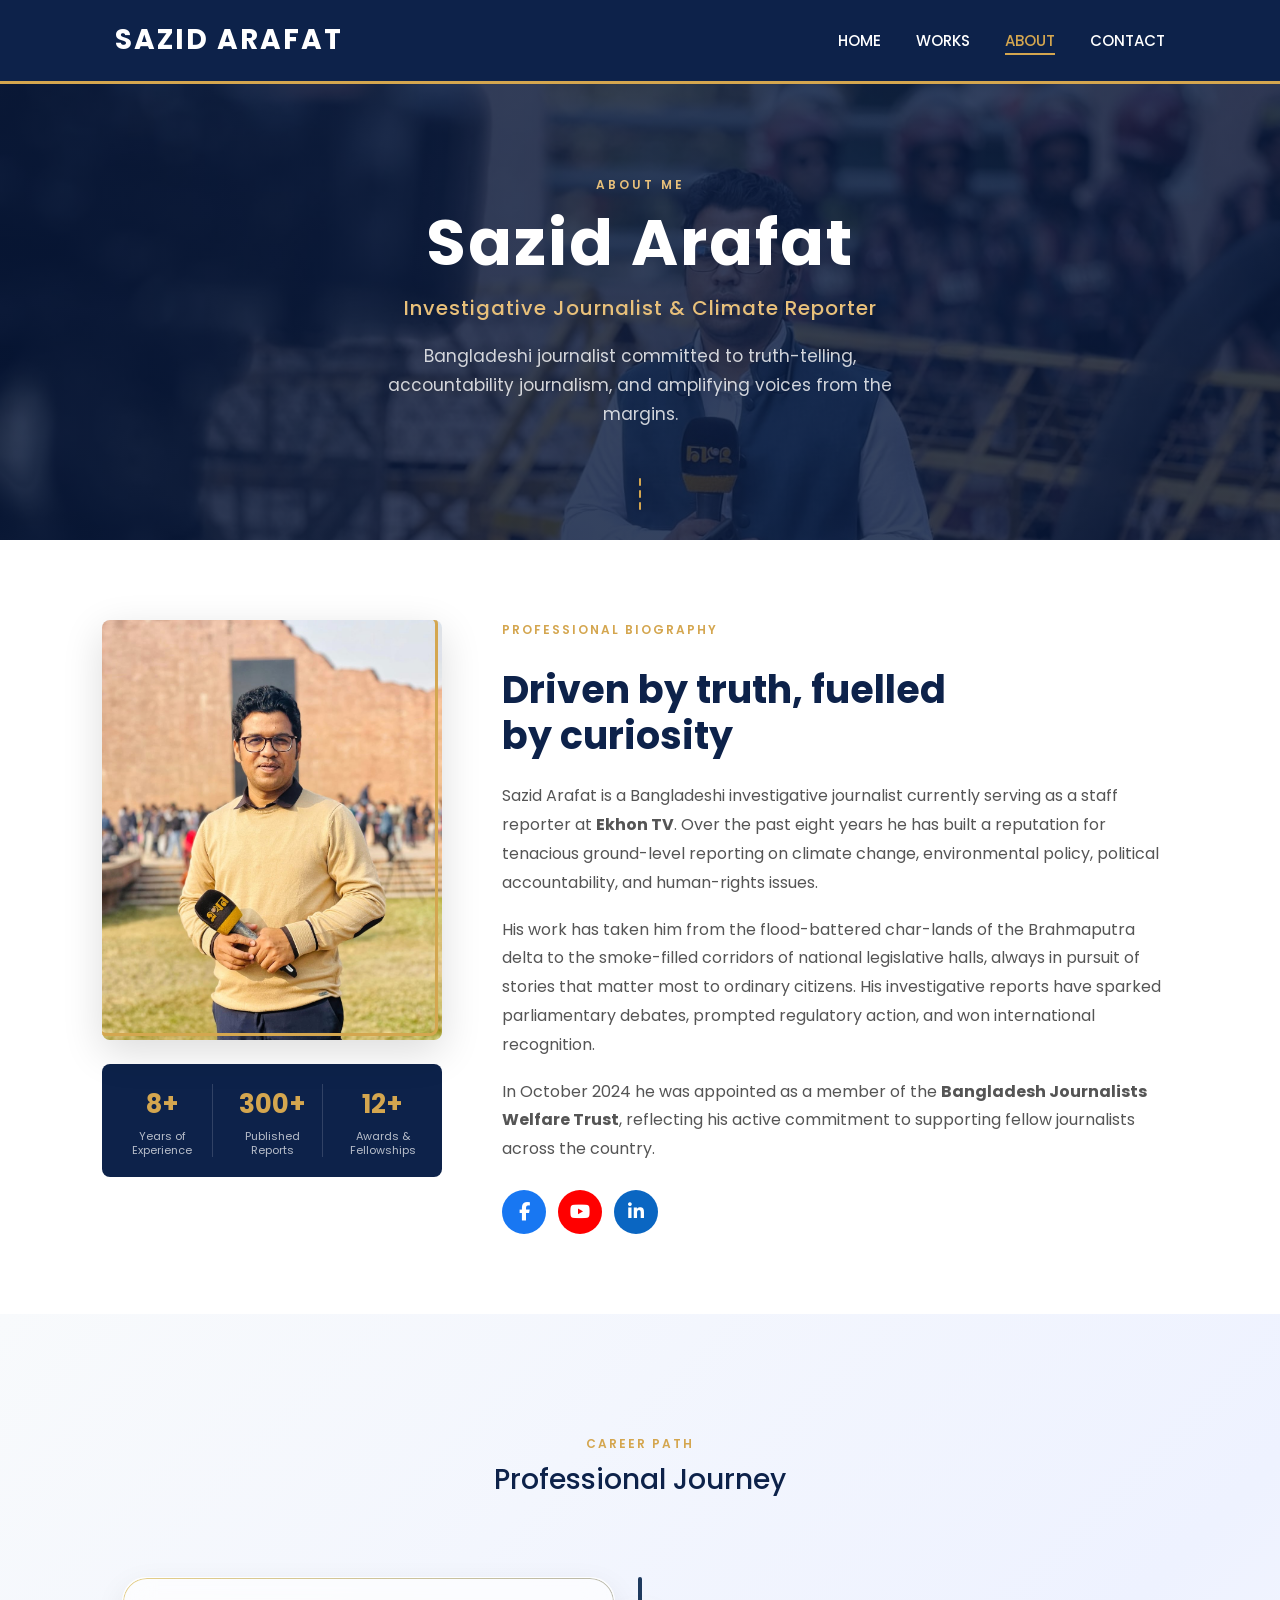
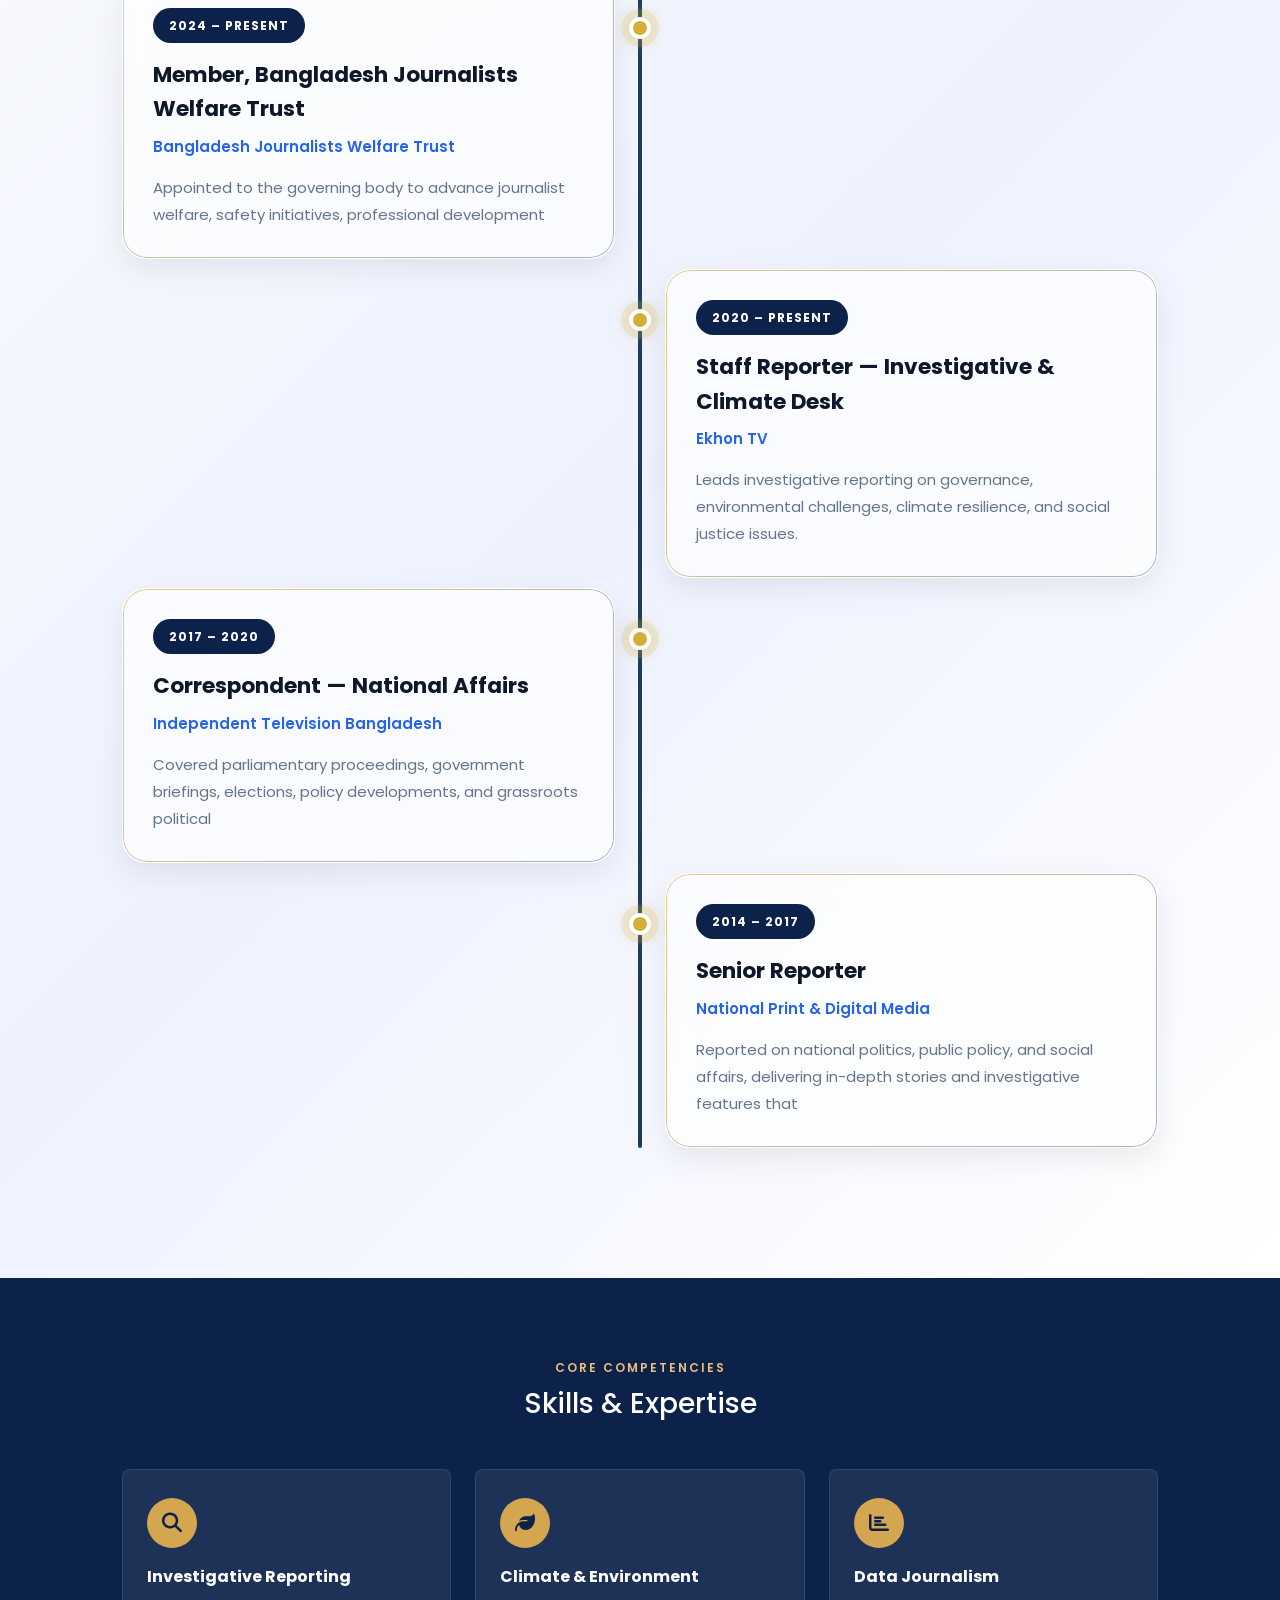
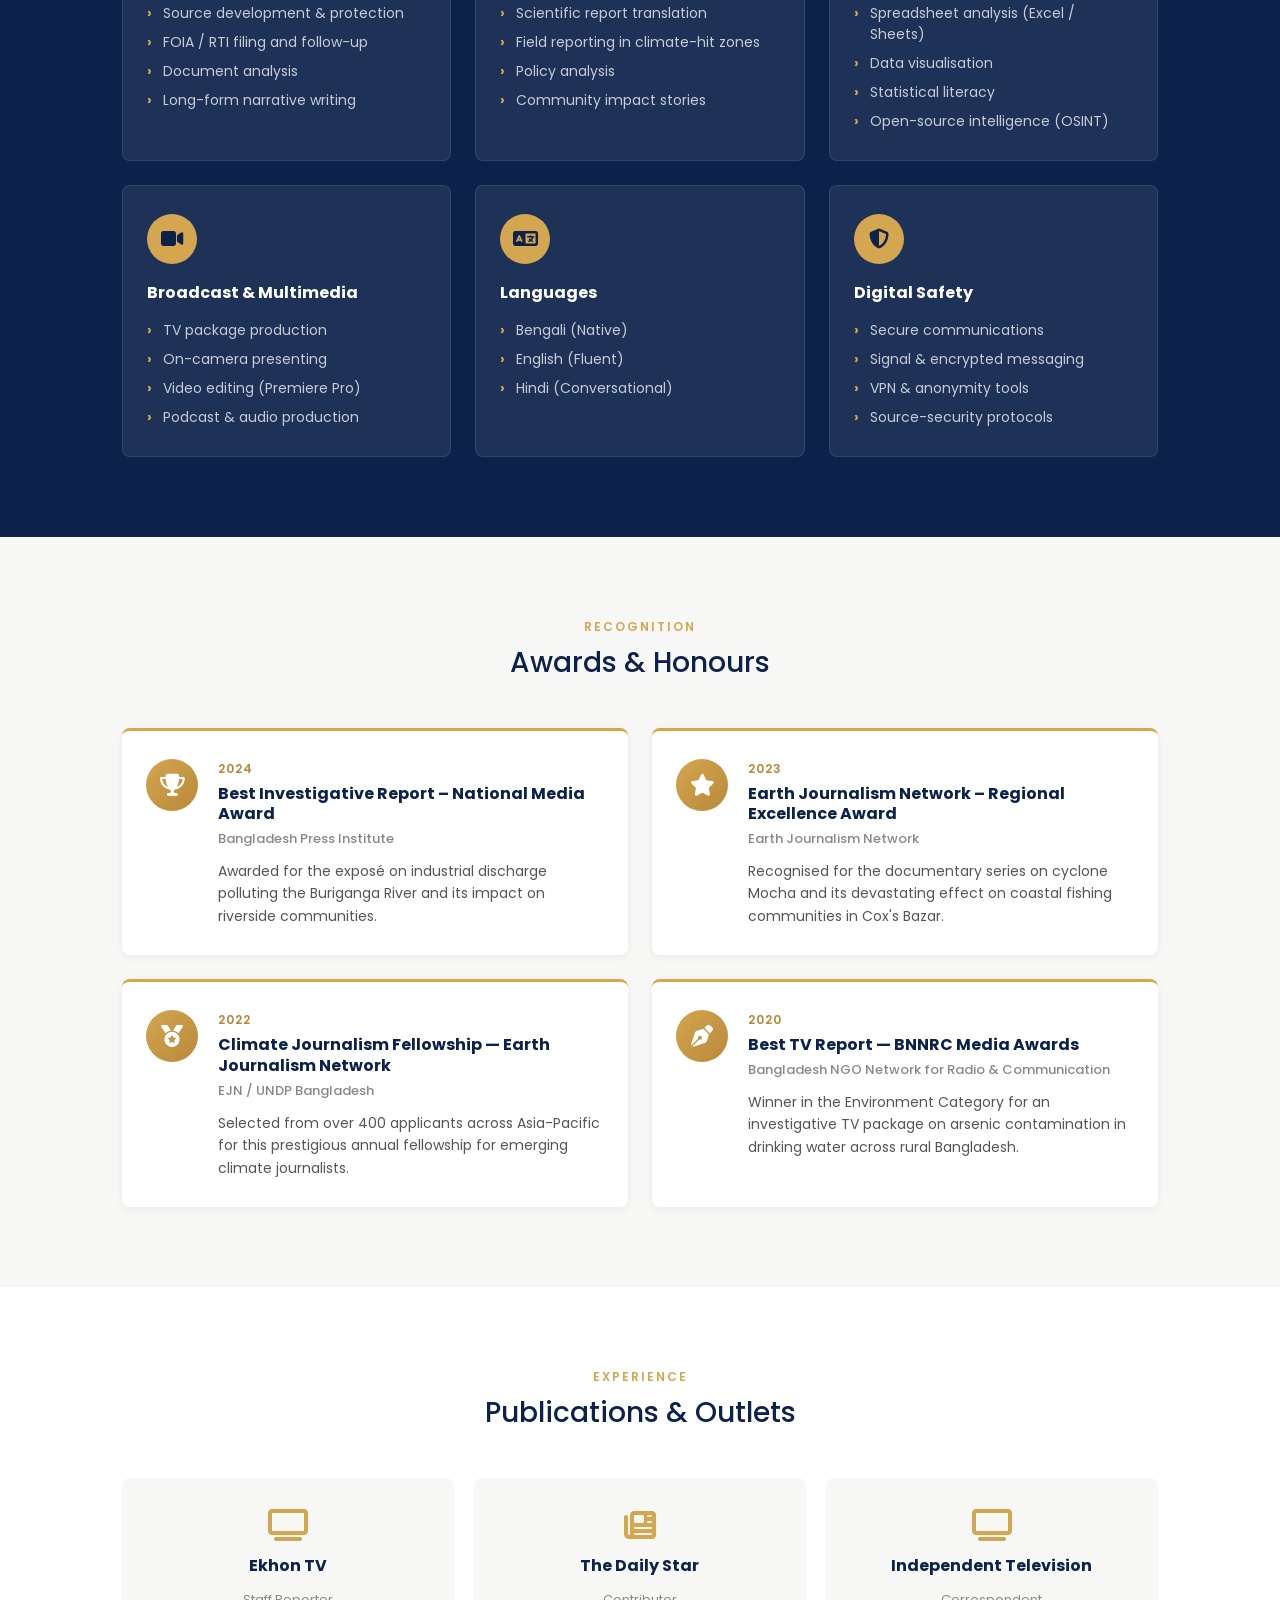
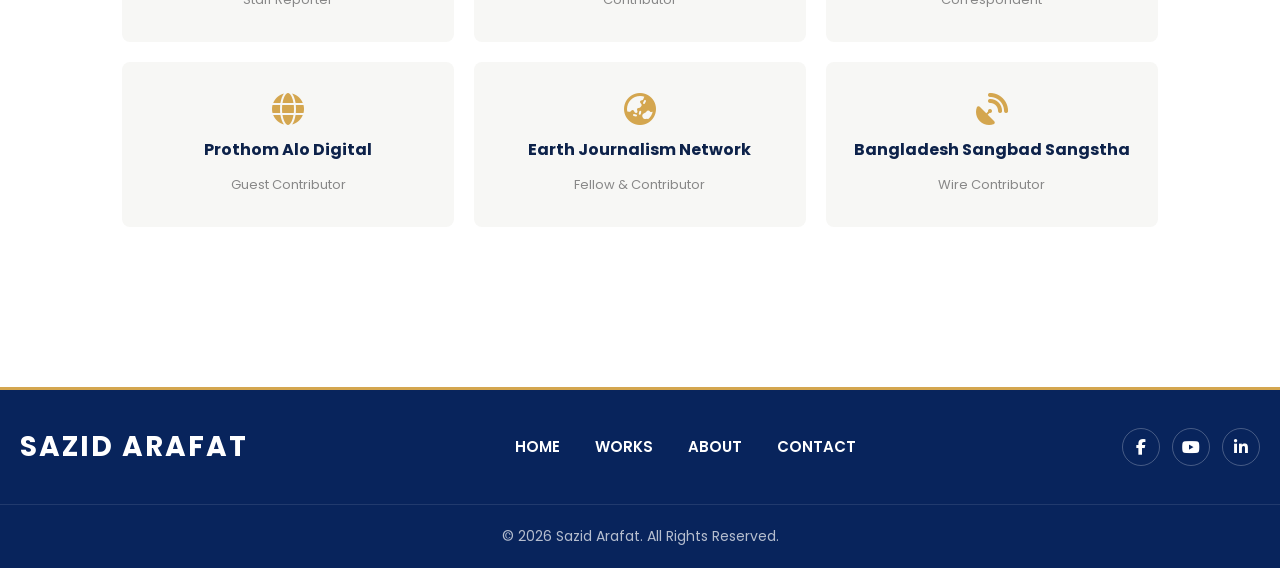
==== commit 90ff18f3: "change works page design add tab for work cards" ====
--- a/about.html
+++ b/about.html
@@ -257,71 +257,7 @@
     </div>
   </section>
 
-  <!-- ========================= -->
-  <!-- EDUCATION SECTION -->
-  <!-- ========================= -->
-  <section class="education-section">
-    <div class="inner-container">
-      <span class="section-tag centered">Academic Background</span>
-      <h2 class="section-heading centered">Education</h2>
-
-      <div class="edu-grid">
-        <div class="edu-card">
-          <div class="edu-icon">
-            <i class="fa-solid fa-graduation-cap"></i>
-          </div>
-          <div class="edu-info">
-            <span class="edu-year">2012 – 2016</span>
-            <h3 class="edu-degree">Bachelor of Social Science (BSS)</h3>
-            <p class="edu-major">Major in Mass Communication &amp; Journalism</p>
-            <p class="edu-school">University of Dhaka</p>
-          </div>
-        </div>
-
-        <div class="edu-card">
-          <div class="edu-icon">
-            <i class="fa-solid fa-award"></i>
-          </div>
-          <div class="edu-info">
-            <span class="edu-year">2022</span>
-            <h3 class="edu-degree">Climate Journalism Fellowship</h3>
-            <p class="edu-major">
-              Earth Journalism Network – Asia-Pacific Cohort
-            </p>
-            <p class="edu-school">Nairobi, Kenya &amp; Online</p>
-          </div>
-        </div>
-
-        <div class="edu-card">
-          <div class="edu-icon">
-            <i class="fa-solid fa-certificate"></i>
-          </div>
-          <div class="edu-info">
-            <span class="edu-year">2019</span>
-            <h3 class="edu-degree">
-              Investigative Reporting &amp; Data Journalism
-            </h3>
-            <p class="edu-major">Short Course – Reuters Institute, Oxford</p>
-            <p class="edu-school">University of Oxford, UK</p>
-          </div>
-        </div>
-
-        <div class="edu-card">
-          <div class="edu-icon">
-            <i class="fa-solid fa-book-open"></i>
-          </div>
-          <div class="edu-info">
-            <span class="edu-year">2017</span>
-            <h3 class="edu-degree">Digital Storytelling &amp; Multimedia</h3>
-            <p class="edu-major">
-              Professional Certificate
-            </p>
-            <p class="edu-school">BNNRC Media Academy, Dhaka</p>
-          </div>
-        </div>
-      </div>
-    </div>
-  </section>
+ 
 
   <!-- ========================= -->
   <!-- SKILLS SECTION -->
--- a/style.css
+++ b/style.css
@@ -84,12 +84,12 @@
 /* NAVBAR                     */
 /* ========================= */
 
-.navbar {
+.navbar, navbar2 {
   width: 100%;
   display: flex;
   justify-content: space-between;
   align-items: center;
-  padding: 18px 8%;
+  padding: 18px 9%;
   background: var(--color-navy);
   border-bottom: 3px solid var(--color-gold);
   position: fixed;
@@ -587,6 +587,8 @@
   gap: 15px;
 }
 
+ 
+
 .about-name {
   font-size: 14px;
   font-weight: 700;
@@ -607,6 +609,126 @@
   color: #999;
   text-align: center;
 }
+
+/* works tab  */
+/* ================= */
+.tabs-container{
+    width:1400px;
+    max-width:100%;
+    margin:  0 auto;
+    padding: 0 60px;
+    background:#fff;
+    border-radius:12px;
+    overflow:hidden;
+    box-shadow:0 10px 30px rgba(0,0,0,.08);
+}
+
+.tabs{
+    display:flex;
+    flex-wrap:wrap;
+    background:var(--color-navy);
+   
+}
+
+.tab-btn{
+    flex:1;
+    padding:18px;
+    border:none;
+    background:transparent;
+    cursor:pointer;
+    font-size:16px;
+    font-weight:600;
+    transition:.3s;
+    position:relative;
+     color: var(--color-light-gray);
+}
+
+.tab-btn:hover{
+    background:#e8edf751;
+}
+
+.tab-btn.active{
+    color:var(--color-gold);
+}
+
+.tab-btn.active::after{
+    content:"";
+    position:absolute;
+    bottom:0;
+    left:0;
+    width:100%;
+    height:3px;
+    background:var(--color-gold);
+}
+
+.tab-content{
+    display:none;
+    padding:30px;
+    animation:fade .4s ease;
+}
+
+.tab-content.active{
+    display:block;
+}
+
+.tab-content h2{
+    margin-bottom:15px;
+    color:#222;
+}
+
+.tab-content p{
+    color:#666;
+    line-height:1.8;
+}
+
+@keyframes fade{
+    from{
+        opacity:0;
+        transform:translateY(10px);
+    }
+    to{
+        opacity:1;
+        transform:translateY(0);
+    }
+}
+
+@media(max-width:600px){
+
+ 
+.tabs-container{
+  padding: 0 0px;
+}
+.tabs{
+  border-radius: 5px;
+  margin: 0 10px !important;
+}
+.tab-btn{
+    border-bottom:1px solid #ddd;
+}
+
+.tab-btn.active::after{
+    display:none;
+}
+
+
+}
+
+
+
+
+
+
+
+
+
+
+
+
+
+
+
+
+
 
 /* ========================= */
 /* SOCIAL ICONS (HOME)        */
@@ -799,7 +921,7 @@
 }
 
 .footer-container {
-  max-width: 1200px;
+  max-width: 1600px;
   margin: auto;
   padding: 35px 20px;
   display: flex;
@@ -1194,15 +1316,13 @@
   background: rgba(255,255,255,0.65);
   backdrop-filter: blur(15px);
   -webkit-backdrop-filter: blur(15px);
-
   border: 1px solid rgba(255,255,255,0.5);
   border-radius: 24px;
   padding: 30px;
-
   box-shadow:
     0 10px 30px rgba(0,0,0,0.08);
-
   transition: all .4s ease;
+  cursor: pointer;
 }
 
 /* Hover Effect */
@@ -1351,6 +1471,7 @@
     border-color var(--transition),
     box-shadow var(--transition),
     transform var(--transition);
+    cursor: pointer;
 }
 
 .edu-card:hover {
@@ -1505,6 +1626,7 @@
     box-shadow var(--transition),
     transform var(--transition);
   border-top: 3px solid var(--color-gold);
+  cursor: pointer;
 }
 
 .award-card:hover {
@@ -1586,6 +1708,7 @@
   flex-direction: column;
   align-items: center;
   gap: 12px;
+  cursor: pointer;
 }
 
 .pub-card i {
@@ -1647,7 +1770,7 @@
 /* --- Portfolio Hero --- */
 
 .portfolio-hero {
-  padding: 140px 8% 60px 0;
+  padding: 140px 0px 60px 0;
   background: var(--color-navy);
   color: var(--color-white);
   overflow: hidden;
@@ -2433,6 +2556,7 @@
   gap: 20px;
 }
 
+ 
 .form-row {
   display: grid;
   grid-template-columns: 1fr 1fr;
@@ -3328,7 +3452,7 @@
   text-align: center;
 }
 
-/* ─── BEATS GRID ─── */
+─── BEATS GRID ───
 
 .home-beats {
   padding: 80px 0;
@@ -3489,47 +3613,99 @@
   flex-shrink: 0;
 }
 
-/* ─── STATS STRIP ─── */
-
-.home-stats-strip {
-  background: var(--color-navy);
-  display: flex;
-  align-items: center;
-  justify-content: center;
-  flex-wrap: wrap;
-  gap: 0;
-  padding: 0;
-}
-
-.hss-item {
-  flex: 1;
-  min-width: 160px;
-  text-align: center;
-  padding: 40px 20px;
-}
-
-.hss-num {
-  display: block;
-  font-size: 48px;
-  font-weight: 700;
-  color: var(--color-gold);
-  line-height: 1;
-  margin-bottom: 8px;
-}
-
-.hss-label {
-  display: block;
-  font-size: 13px;
-  color: rgba(255, 255, 255, 0.65);
-  letter-spacing: 0.3px;
-}
-
-.hss-divider {
-  width: 1px;
-  height: 60px;
-  background: rgba(255, 255, 255, 0.12);
-  flex-shrink: 0;
-}
+/* ==========================
+   STATS STRIP
+========================== */
+
+.stats-strip-wrapper {
+    background: var(--color-navy);
+    padding: 40px 20px;
+    margin-top: 60px;
+}
+
+.stats-strip {
+    max-width: 1200px;
+    margin: 0 auto;
+
+    display: flex;
+    justify-content: space-between;
+    align-items: center;
+    gap: 30px;
+}
+
+.stat-item {
+    flex: 1;
+    text-align: center;
+
+    display: flex;
+    flex-direction: column;
+    align-items: center;
+}
+
+.port-stat-num {
+    font-size:24px;
+    font-weight: 700;
+    color: var(--color-gold-light);
+    line-height: 1;
+    margin-bottom: 10px;
+}
+
+.port-stat-label {
+    font-size: clamp(0.9rem, 1.5vw, 1.1rem);
+    color: rgba(255, 255, 255, 0.85);
+    text-align: center;
+}
+
+/* ==========================
+   TABLET
+========================== */
+@media (max-width: 992px) {
+    .stats-strip {
+        gap: 20px;
+    }
+
+    .port-stat-label {
+        font-size: 0.95rem;
+    }
+}
+
+/* ==========================
+   MOBILE
+========================== */
+@media (max-width: 768px) {
+    .stats-strip {
+        flex-wrap: wrap;
+        justify-content: center;
+        gap: 30px;
+    }
+
+    .stat-item {
+        flex: 0 0 calc(50% - 15px);
+    }
+}
+
+/* ==========================
+   SMALL MOBILE
+========================== */
+@media (max-width: 480px) {
+    .stats-strip-wrapper {
+        padding: 30px 15px;
+    }
+
+    .stats-strip {
+        gap: 25px;
+    }
+
+    .stat-item {
+        flex: 0 0 100%;
+    }
+
+    .port-stat-num {
+        margin-bottom: 8px;
+    }
+}
+ 
+ 
 
 /* ─── HOME GALLERY ─── */
 
@@ -3568,6 +3744,7 @@
 
 .hg-item:hover img {
   transform: scale(1.06);
+  cursor:pointer
 }
 
 .hg-overlay {
@@ -3828,6 +4005,113 @@
   opacity: 1;
 }
 
+/* =========================
+   CERTIFICATE LIGHTBOX
+========================= */
+
+.cert-gallery-modal {
+  position: fixed;
+  inset: 0;
+  background: rgba(0,0,0,.92);
+
+  display: flex;
+  align-items: center;
+  justify-content: center;
+
+  opacity: 0;
+  visibility: hidden;
+
+  transition: .3s ease;
+  z-index: 9999;
+}
+
+.cert-gallery-modal.active {
+  opacity: 1;
+  visibility: visible;
+}
+
+.cert-gallery-image {
+  max-width: 90%;
+  max-height: 85vh;
+  object-fit: contain;
+  border-radius: 8px;
+}
+
+.cert-gallery-close,
+.cert-gallery-prev,
+.cert-gallery-next {
+  position: absolute;
+  border: none;
+  cursor: pointer;
+
+  width: 50px;
+  height: 50px;
+
+  border-radius: 50%;
+  background: rgba(255,255,255,.15);
+  color: #fff;
+
+  font-size: 18px;
+}
+
+.cert-gallery-close {
+  top: 25px;
+  right: 25px;
+}
+
+.cert-gallery-prev {
+  left: 25px;
+  top: 50%;
+  transform: translateY(-50%);
+}
+
+.cert-gallery-next {
+  right: 25px;
+  top: 50%;
+  transform: translateY(-50%);
+}
+
+.cert-gallery-close:hover,
+.cert-gallery-prev:hover,
+.cert-gallery-next:hover {
+  background: rgba(255,255,255,.25);
+}
+
+/* Mobile */
+
+@media (max-width: 768px) {
+
+  .cert-gallery-prev,
+  .cert-gallery-next {
+    width: 42px;
+    height: 42px;
+  }
+
+  .cert-gallery-image {
+    max-width: 95%;
+  }
+}
+
+
+
+
+
+
+
+
+
+
+
+
+
+
+
+
+
+
+
+
+
 /* ─── HOME CTA STRIP ─── */
 
 .home-cta-strip {
